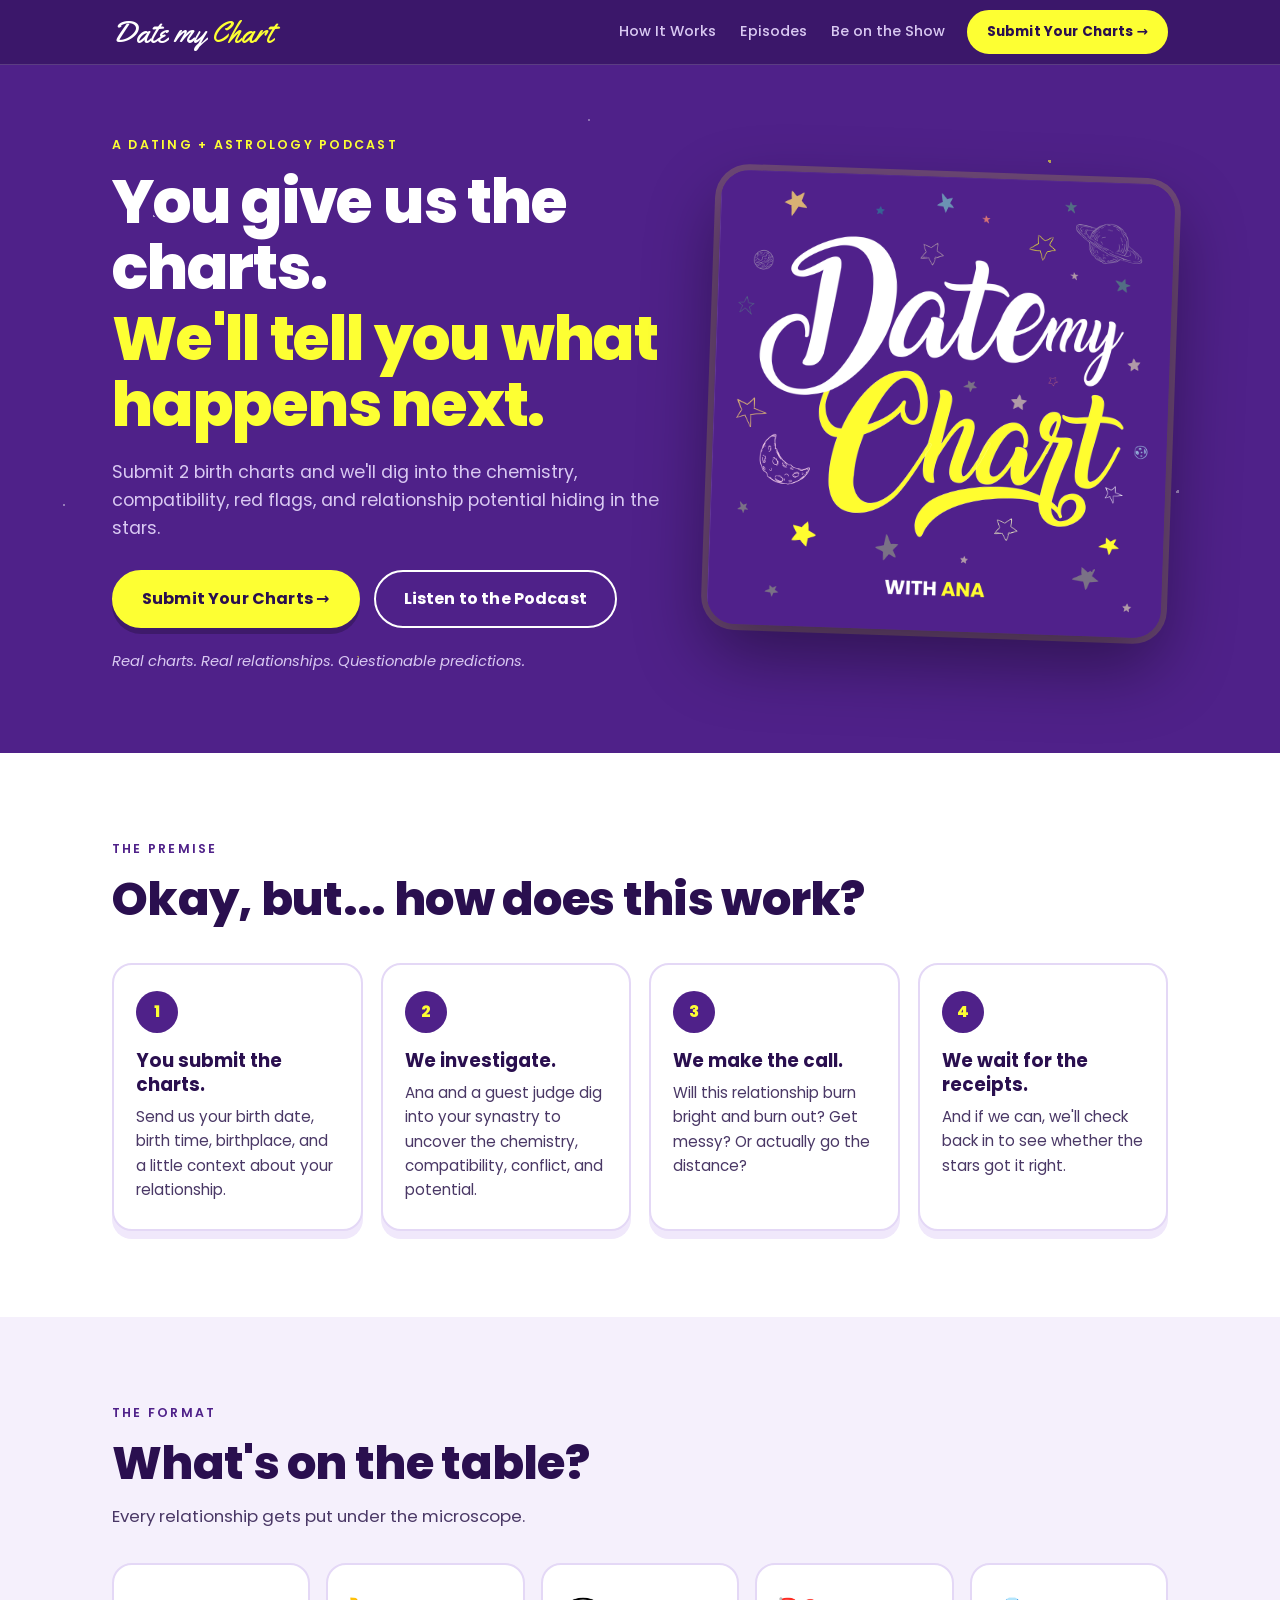
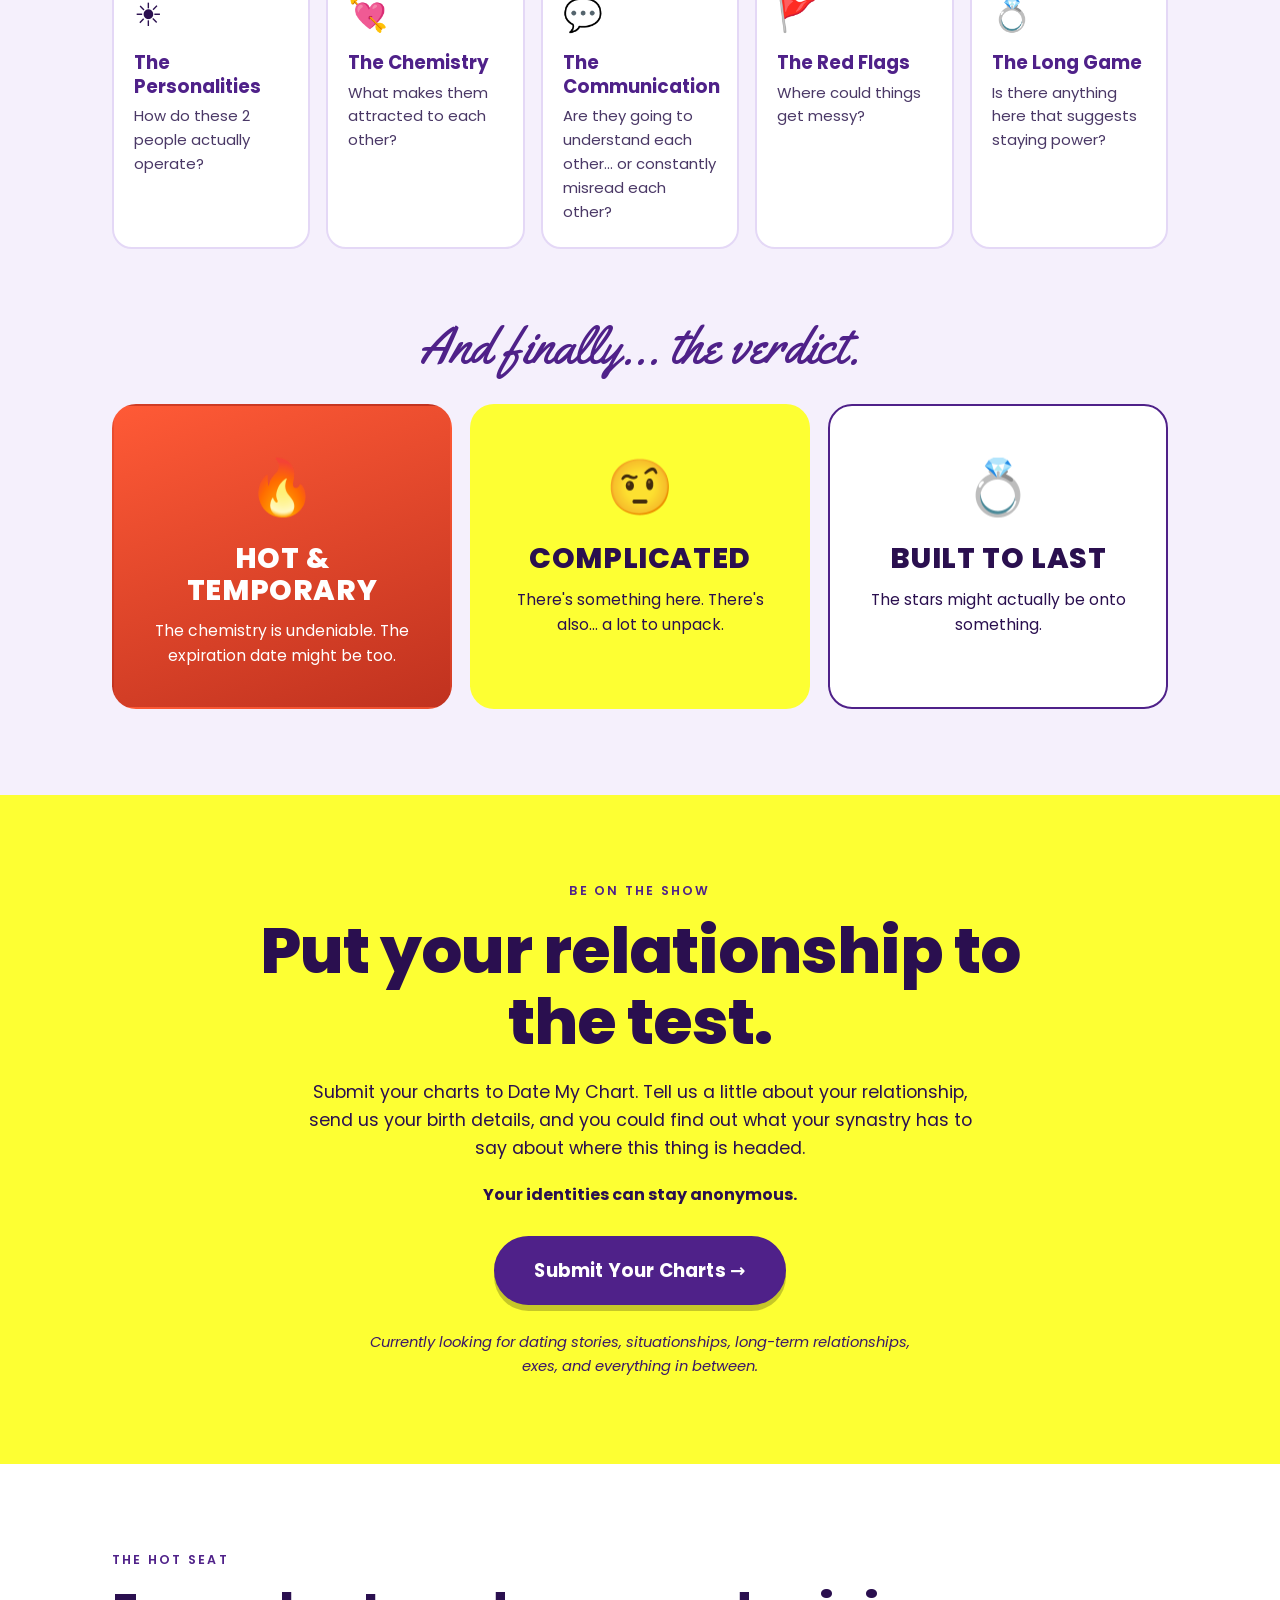
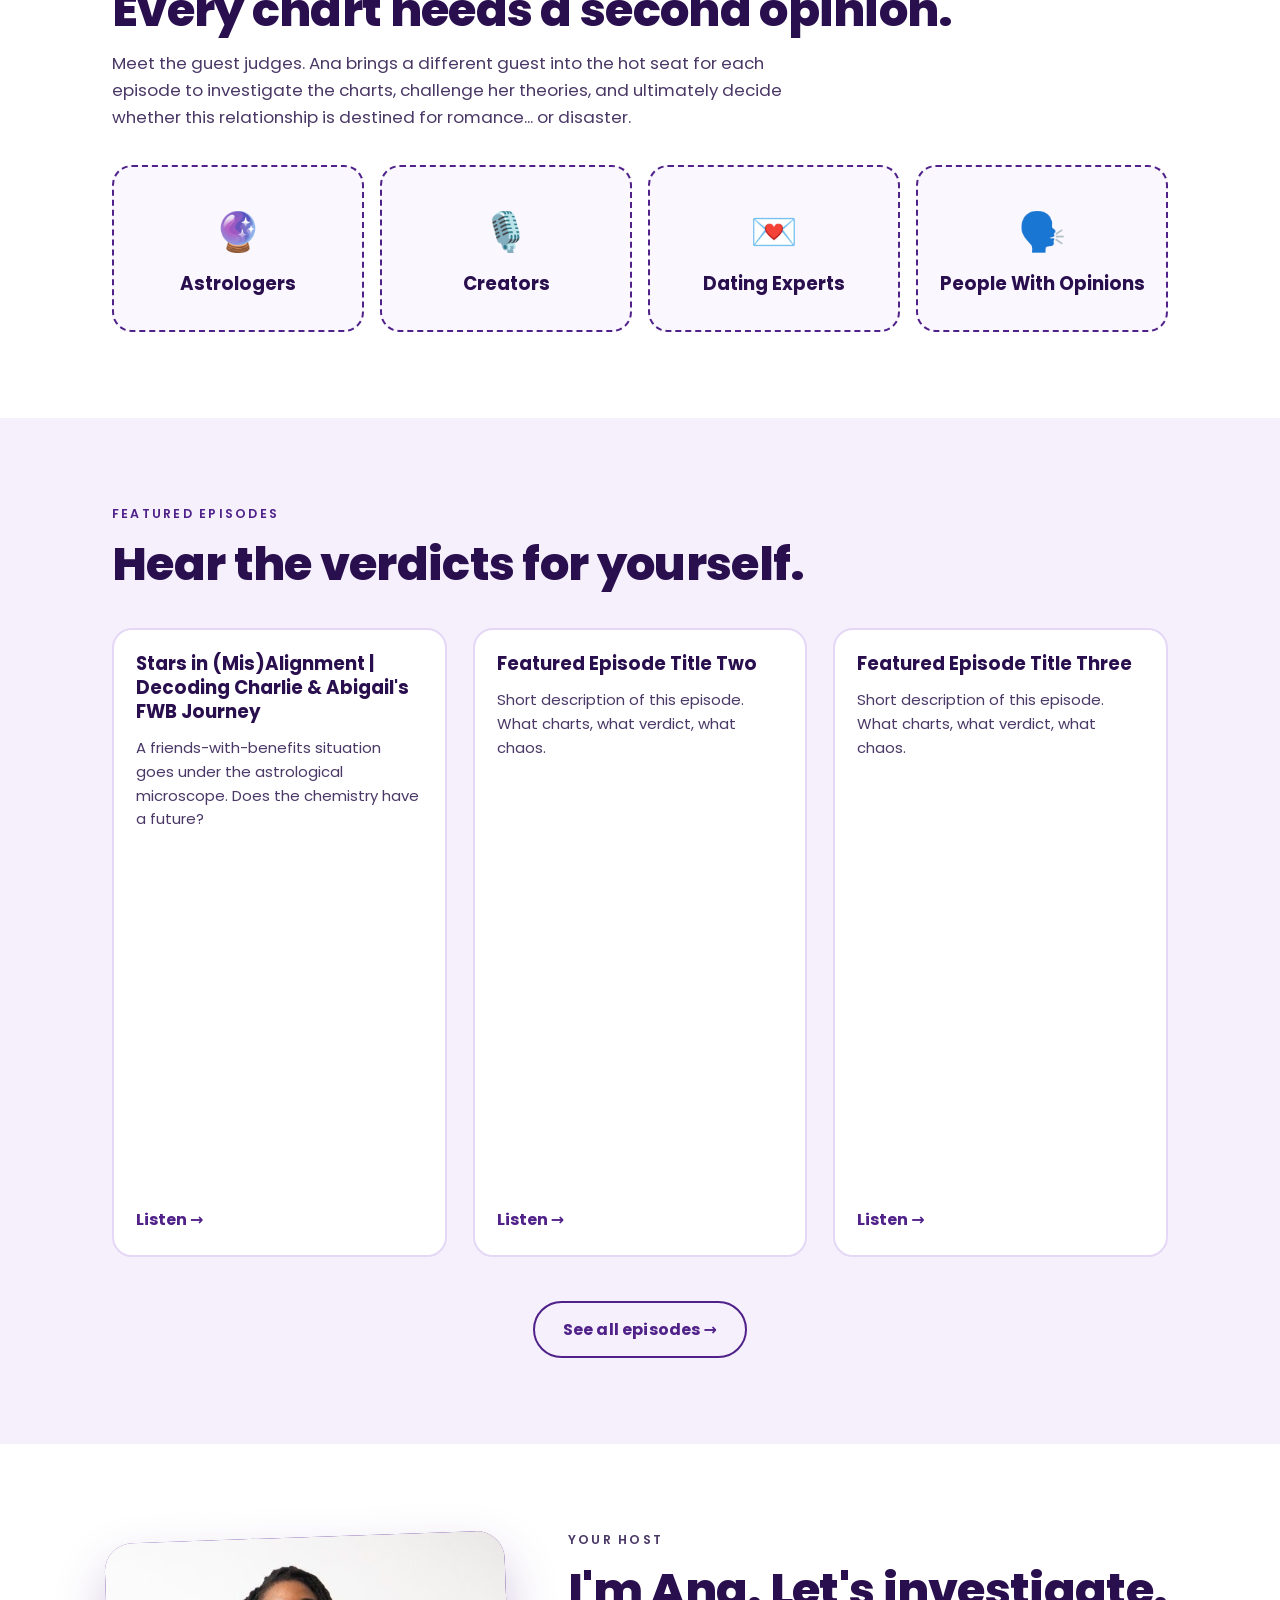
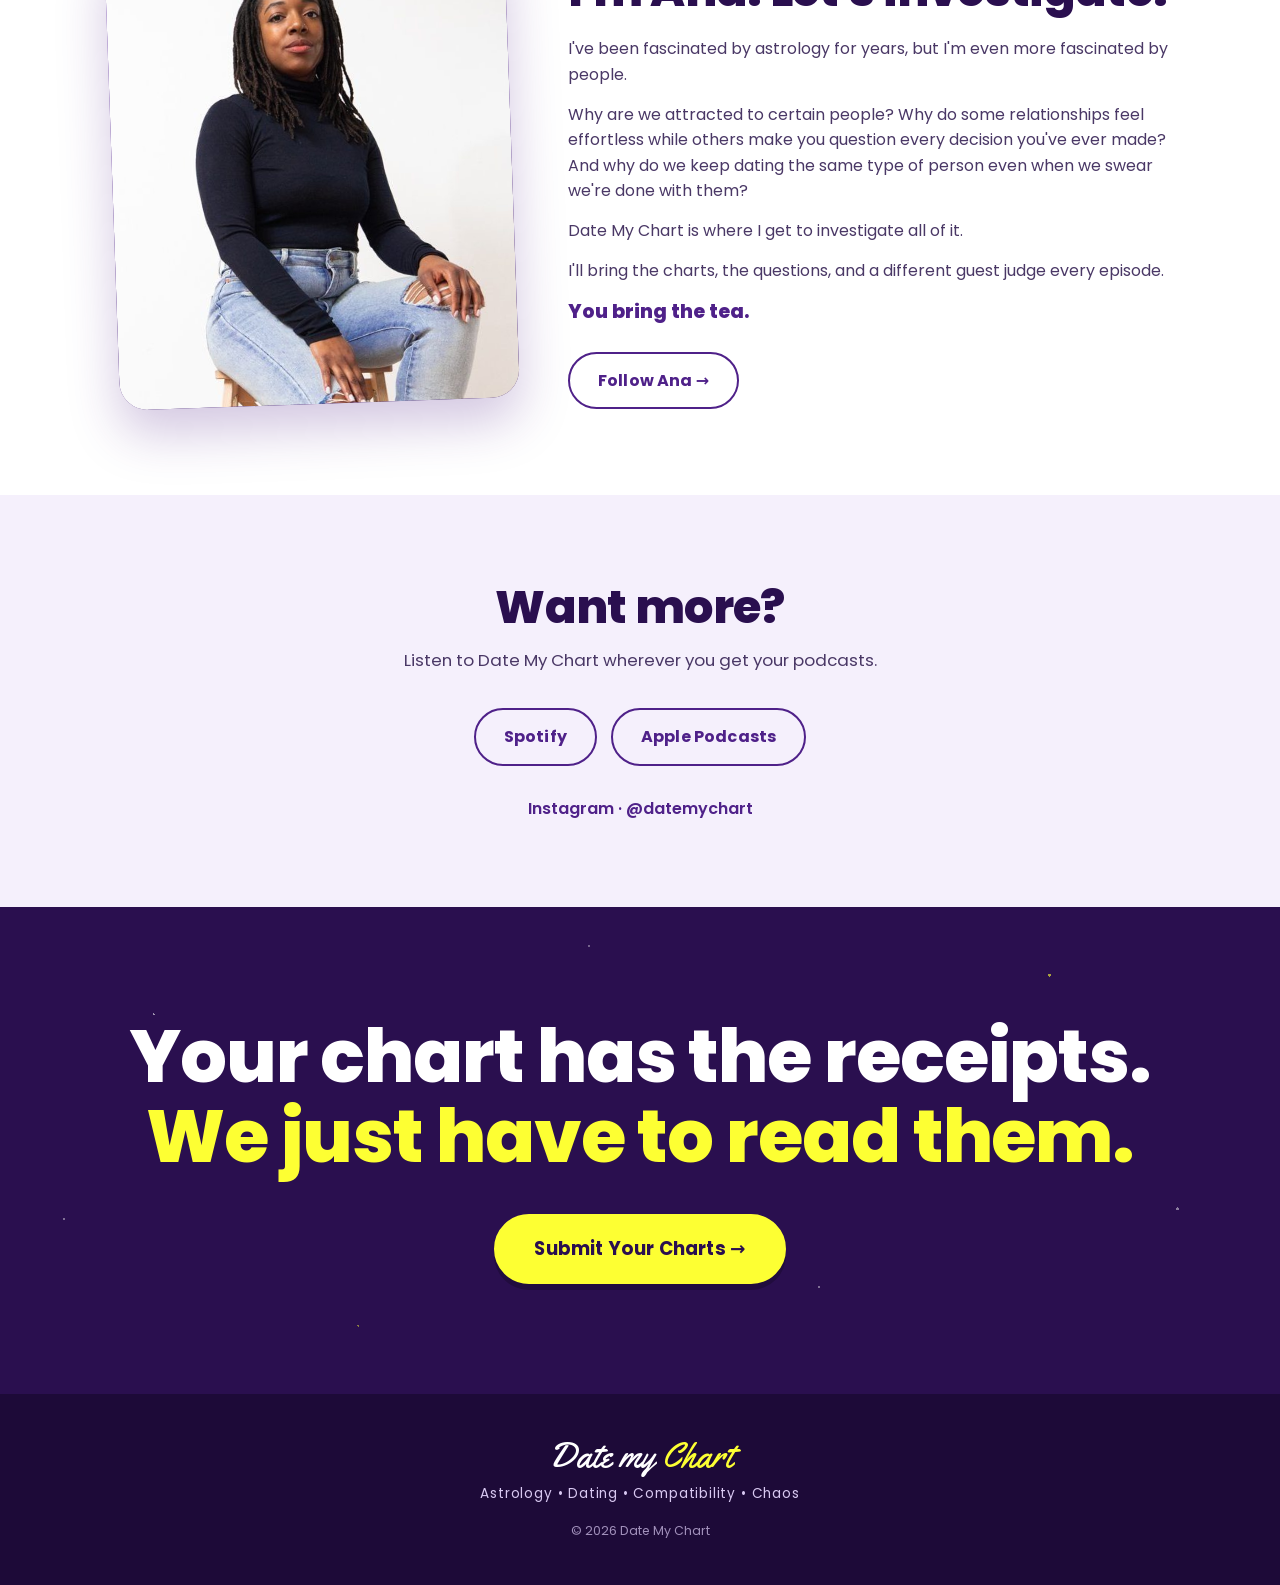
==== index.html @ fe0d74f7 "Fix image paths and update logo artwork Co-Authored-By: Claude Sonnet 5.5 <noreply@anthropic.com> Cl" ====
<!DOCTYPE html>
<html lang="en">
<head>
  <meta charset="utf-8">
  <meta name="viewport" content="width=device-width, initial-scale=1">
  <title>Date My Chart | A dating + astrology podcast</title>
  <meta name="description" content="Submit two birth charts and we'll dig into the chemistry, compatibility, red flags, and relationship potential hiding in the stars. A dating + astrology podcast.">
  <meta property="og:title" content="Date My Chart: A dating + astrology podcast">
  <meta property="og:description" content="You give us the charts. We'll tell you what happens next.">
  <meta property="og:type" content="website">
  <meta property="og:url" content="https://datemychart.com">
  <meta property="og:image" content="https://datemychart.com/date-my-chart-logo.png">
  <meta name="theme-color" content="#4f2189">
  <link rel="icon" href="favicon.png">
  <link rel="preconnect" href="https://fonts.googleapis.com">
  <link rel="preconnect" href="https://fonts.gstatic.com" crossorigin>
  <link href="https://fonts.googleapis.com/css2?family=Poppins:wght@400;500;600;700;800&family=Yellowtail&display=swap" rel="stylesheet">
  <link rel="stylesheet" href="style.css">
</head>
<body>

<!-- 1. NAV -->
<header class="nav">
  <div class="wrap nav-inner">
    <a href="#top" class="nav-logo" aria-label="Date My Chart home"><span class="w">Date my</span> <span class="y">Chart</span></a>
    <nav class="nav-links" id="navLinks" aria-label="Main">
      <a href="#how">How It Works</a>
      <a href="#episodes">Episodes</a>
      <a href="#submit">Be on the Show</a>
    </nav>
    <a class="btn btn-sm nav-cta" href="https://docs.google.com/forms/d/e/1FAIpQLSdaHttt4trQigrmfmKLXB4aYxm-wl_wUjGfEsnC10wzbjRCMA/viewform" target="_blank" rel="noopener">Submit Your Charts →</a>
    <button class="burger" id="burger" aria-label="Menu" aria-expanded="false" aria-controls="navLinks"><span></span><span></span><span></span></button>
  </div>
</header>

<main id="top">

<!-- 2. HERO -->
<section class="hero stars">
  <div class="wrap hero-grid">
    <div class="hero-copy">
      <p class="eyebrow">A dating + astrology podcast</p>
      <h1>You give us the charts. <span class="y">We'll tell you what happens next.</span></h1>
      <p class="lead">Submit 2 birth charts and we'll dig into the chemistry, compatibility, red flags, and relationship potential hiding in the stars.</p>
      <div class="btn-row">
        <a class="btn" href="https://docs.google.com/forms/d/e/1FAIpQLSdaHttt4trQigrmfmKLXB4aYxm-wl_wUjGfEsnC10wzbjRCMA/viewform" target="_blank" rel="noopener">Submit Your Charts →</a>
        <a class="btn btn-ghost" href="#episodes">Listen to the Podcast</a>
      </div>
      <p class="small-line">Real charts. Real relationships. Questionable predictions.</p>
    </div>
    <div class="hero-art">
      <div class="art">
        <img src="date-my-chart-logo.png" alt="Date My Chart podcast artwork" width="600" height="600" onerror="this.parentNode.classList.add('noimg');this.remove()">
        <div class="wordmark" aria-hidden="true">
          <span class="w">Date my</span>
          <span class="y">Chart</span>
        </div>
      </div>
    </div>
  </div>
</section>

<!-- 3. PREMISE -->
<section class="section light" id="how">
  <div class="wrap">
    <p class="eyebrow">The premise</p>
    <h2>Okay, but... how does this work?</h2>
    <ol class="steps">
      <li>
        <span class="num">1</span>
        <h3>You submit the charts.</h3>
        <p>Send us your birth date, birth time, birthplace, and a little context about your relationship.</p>
      </li>
      <li>
        <span class="num">2</span>
        <h3>We investigate.</h3>
        <p>Ana and a guest judge dig into your synastry to uncover the chemistry, compatibility, conflict, and potential.</p>
      </li>
      <li>
        <span class="num">3</span>
        <h3>We make the call.</h3>
        <p>Will this relationship burn bright and burn out? Get messy? Or actually go the distance?</p>
      </li>
      <li>
        <span class="num">4</span>
        <h3>We wait for the receipts.</h3>
        <p>And if we can, we'll check back in to see whether the stars got it right.</p>
      </li>
    </ol>
  </div>
</section>

<!-- 4. SHOW FORMAT -->
<section class="section tint" id="format">
  <div class="wrap">
    <p class="eyebrow">The format</p>
    <h2>What's on the table?</h2>
    <p class="sub">Every relationship gets put under the microscope.</p>

    <div class="topics">
      <article class="topic"><span class="emoji" aria-hidden="true">☀️</span><h3>The Personalities</h3><p>How do these 2 people actually operate?</p></article>
      <article class="topic"><span class="emoji" aria-hidden="true">💘</span><h3>The Chemistry</h3><p>What makes them attracted to each other?</p></article>
      <article class="topic"><span class="emoji" aria-hidden="true">💬</span><h3>The Communication</h3><p>Are they going to understand each other... or constantly misread each other?</p></article>
      <article class="topic"><span class="emoji" aria-hidden="true">🚩</span><h3>The Red Flags</h3><p>Where could things get messy?</p></article>
      <article class="topic"><span class="emoji" aria-hidden="true">💍</span><h3>The Long Game</h3><p>Is there anything here that suggests staying power?</p></article>
    </div>

    <h3 class="verdict-head">And finally... the verdict.</h3>
    <div class="verdicts">
      <article class="verdict v1">
        <span class="emoji" aria-hidden="true">🔥</span>
        <h4>Hot &amp; Temporary</h4>
        <p>The chemistry is undeniable. The expiration date might be too.</p>
      </article>
      <article class="verdict v2">
        <span class="emoji" aria-hidden="true">🤨</span>
        <h4>Complicated</h4>
        <p>There's something here. There's also... a lot to unpack.</p>
      </article>
      <article class="verdict v3">
        <span class="emoji" aria-hidden="true">💍</span>
        <h4>Built to Last</h4>
        <p>The stars might actually be onto something.</p>
      </article>
    </div>
  </div>
</section>

<!-- CTA 2 -->
<section class="section cta-big" id="submit">
  <div class="wrap center">
    <p class="eyebrow">Be on the show</p>
    <h2>Put your relationship to the test.</h2>
    <p class="lead">Submit your charts to Date My Chart. Tell us a little about your relationship, send us your birth details, and you could find out what your synastry has to say about where this thing is headed.</p>
    <p class="anon">Your identities can stay anonymous.</p>
    <a class="btn btn-xl" href="https://docs.google.com/forms/d/e/1FAIpQLSdaHttt4trQigrmfmKLXB4aYxm-wl_wUjGfEsnC10wzbjRCMA/viewform" target="_blank" rel="noopener">Submit Your Charts →</a>
    <p class="small-line">Currently looking for dating stories, situationships, long-term relationships, exes, and everything in between.</p>
  </div>
</section>

<!-- 5. GUEST JUDGES -->
<section class="section light" id="judges">
  <div class="wrap">
    <p class="eyebrow">The hot seat</p>
    <h2>Every chart needs a second opinion.</h2>
    <p class="sub">Meet the guest judges. Ana brings a different guest into the hot seat for each episode to investigate the charts, challenge her theories, and ultimately decide whether this relationship is destined for romance... or disaster.</p>
    <div class="judges">
      <div class="judge"><span class="emoji" aria-hidden="true">🔮</span><h3>Astrologers</h3></div>
      <div class="judge"><span class="emoji" aria-hidden="true">🎙️</span><h3>Creators</h3></div>
      <div class="judge"><span class="emoji" aria-hidden="true">💌</span><h3>Dating Experts</h3></div>
      <div class="judge"><span class="emoji" aria-hidden="true">🗣️</span><h3>People With Opinions</h3></div>
    </div>
  </div>
</section>

<!-- FEATURED EPISODES -->
<section class="section tint" id="episodes">
  <div class="wrap">
    <p class="eyebrow">Featured episodes</p>
    <h2>Hear the verdicts for yourself.</h2>

    <div class="episodes">
      <article class="episode">
        <h3>Stars in (Mis)Alignment | Decoding Charlie &amp; Abigail's FWB Journey</h3>
        <p>A friends-with-benefits situation goes under the astrological microscope. Does the chemistry have a future?</p>
        <iframe data-testid="embed-iframe" style="border-radius:12px" src="https://open.spotify.com/embed/episode/6QiufLI9L3UCrFypqO8ML0?utm_source=generator&amp;si=dc3d9f1f474745b1" width="100%" height="352" frameBorder="0" allowfullscreen="" allow="autoplay; clipboard-write; encrypted-media; fullscreen; picture-in-picture" loading="lazy" title="Date My Chart episode: Stars in (Mis)Alignment"></iframe>
        <a class="link" href="https://open.spotify.com/episode/6QiufLI9L3UCrFypqO8ML0" target="_blank" rel="noopener">Listen →</a>
      </article>

      <article class="episode">
        <!-- TODO: replace with episode 2 title + description -->
        <h3>Featured Episode Title Two</h3>
        <p>Short description of this episode. What charts, what verdict, what chaos.</p>
        <iframe data-testid="embed-iframe" style="border-radius:12px" src="https://open.spotify.com/embed/episode/3waqfwc3sHprK1hPakHs5q?utm_source=generator&amp;si=8dfa3d0b2256412d" width="100%" height="352" frameBorder="0" allowfullscreen="" allow="autoplay; clipboard-write; encrypted-media; fullscreen; picture-in-picture" loading="lazy" title="Date My Chart featured episode 2"></iframe>
        <a class="link" href="https://open.spotify.com/episode/3waqfwc3sHprK1hPakHs5q" target="_blank" rel="noopener">Listen →</a>
      </article>

      <article class="episode">
        <!-- TODO: replace with episode 3 title + description -->
        <h3>Featured Episode Title Three</h3>
        <p>Short description of this episode. What charts, what verdict, what chaos.</p>
        <iframe data-testid="embed-iframe" style="border-radius:12px" src="https://open.spotify.com/embed/episode/0JaAmP63JR2tytPStKF6BW?utm_source=generator&amp;si=085ff5e7df9e4e2b" width="100%" height="352" frameBorder="0" allowfullscreen="" allow="autoplay; clipboard-write; encrypted-media; fullscreen; picture-in-picture" loading="lazy" title="Date My Chart featured episode 3"></iframe>
        <a class="link" href="https://open.spotify.com/episode/0JaAmP63JR2tytPStKF6BW" target="_blank" rel="noopener">Listen →</a>
      </article>
    </div>

    <div class="center">
      <!-- TODO: swap for your exact Spotify show URL -->
      <a class="btn btn-ghost" href="https://open.spotify.com/search/date%20my%20chart" target="_blank" rel="noopener">See all episodes →</a>
    </div>
  </div>
</section>

<!-- ABOUT ANA -->
<section class="section light" id="about">
  <div class="wrap about-grid">
    <div class="photo">
      <img src="ana.jpg" alt="Ana, host of Date My Chart" width="480" height="560" loading="lazy" onerror="this.parentNode.classList.add('noimg');this.remove()">
      <span class="initial" aria-hidden="true">A</span>
    </div>
    <div>
      <p class="eyebrow">Your host</p>
      <h2>I'm Ana. Let's investigate.</h2>
      <p>I've been fascinated by astrology for years, but I'm even more fascinated by people.</p>
      <p>Why are we attracted to certain people? Why do some relationships feel effortless while others make you question every decision you've ever made? And why do we keep dating the same type of person even when we swear we're done with them?</p>
      <p>Date My Chart is where I get to investigate all of it.</p>
      <p>I'll bring the charts, the questions, and a different guest judge every episode.</p>
      <p class="punch">You bring the tea.</p>
      <!-- TODO: confirm your Ana The Marketeer Instagram handle -->
      <a class="btn btn-ghost" href="https://instagram.com/anathemarketeer" target="_blank" rel="noopener">Follow Ana →</a>
    </div>
  </div>
</section>

<!-- LISTEN / FOLLOW -->
<section class="section tint" id="listen">
  <div class="wrap center">
    <h2>Want more?</h2>
    <p class="sub">Listen to Date My Chart wherever you get your podcasts.</p>
    <div class="btn-row center-row">
      <!-- TODO: swap these two for your exact show URLs -->
      <a class="btn btn-ghost" href="https://open.spotify.com/search/date%20my%20chart" target="_blank" rel="noopener">Spotify</a>
      <a class="btn btn-ghost" href="https://podcasts.apple.com/search?term=date%20my%20chart" target="_blank" rel="noopener">Apple Podcasts</a>
    </div>
    <p class="social"><a href="https://instagram.com/datemychart" target="_blank" rel="noopener">Instagram · @datemychart</a></p>
  </div>
</section>

<!-- FINAL CTA -->
<section class="section final stars">
  <div class="wrap center">
    <h2 class="cover">Your chart has the receipts.<br><span class="y">We just have to read them.</span></h2>
    <a class="btn btn-xl" href="https://docs.google.com/forms/d/e/1FAIpQLSdaHttt4trQigrmfmKLXB4aYxm-wl_wUjGfEsnC10wzbjRCMA/viewform" target="_blank" rel="noopener">Submit Your Charts →</a>
  </div>
</section>

</main>

<footer class="footer">
  <div class="wrap center">
    <p class="foot-logo"><span class="w">Date my</span> <span class="y">Chart</span></p>
    <p class="tags">Astrology • Dating • Compatibility • Chaos</p>
    <p class="copy">© <span id="yr">2026</span> Date My Chart</p>
  </div>
</footer>

<script>
  document.getElementById('yr').textContent = new Date().getFullYear();
  var b = document.getElementById('burger'), n = document.getElementById('navLinks');
  b.addEventListener('click', function () {
    var open = n.classList.toggle('open');
    b.setAttribute('aria-expanded', open);
  });
  n.addEventListener('click', function (e) {
    if (e.target.tagName === 'A') { n.classList.remove('open'); b.setAttribute('aria-expanded', 'false'); }
  });
</script>
</body>
</html>
---- style.css ----
:root{
  --purple:#4f2189;
  --purple-deep:#3a1768;
  --purple-dark:#2a0f4f;
  --purple-soft:#6a3aa8;
  --yellow:#fdff33;
  --white:#fff;
  --muted:#d9c9f2;
  --card:rgba(255,255,255,.07);
  --line:rgba(255,255,255,.16);
  --radius:20px;
}
*{box-sizing:border-box;margin:0;padding:0}
html{scroll-behavior:smooth;scroll-padding-top:76px}
body{
  font-family:'Poppins',system-ui,-apple-system,Segoe UI,Roboto,sans-serif;
  background:var(--purple);color:var(--white);line-height:1.6;
  -webkit-font-smoothing:antialiased;overflow-x:hidden;
}
img{max-width:100%;display:block}
a{color:inherit}
.wrap{width:100%;max-width:1100px;margin:0 auto;padding:0 22px}
.center{text-align:center}
.y{color:var(--yellow)}
.w{color:var(--white)}

/* script wordmark font */
.nav-logo,.wordmark,.foot-logo{font-family:'Yellowtail',cursive;font-weight:400}

/* NAV */
.nav{position:sticky;top:0;z-index:50;background:rgba(58,23,104,.92);backdrop-filter:blur(10px);border-bottom:1px solid var(--line)}
.nav-inner{display:flex;align-items:center;gap:22px;height:64px}
.nav-logo{font-size:1.9rem;text-decoration:none;line-height:1;margin-right:auto;white-space:nowrap}
.nav-links{display:flex;gap:24px}
.nav-links a{text-decoration:none;font-size:.9rem;font-weight:500;color:var(--muted);transition:color .2s}
.nav-links a:hover{color:var(--yellow)}
.burger{display:none;background:none;border:0;width:40px;height:40px;cursor:pointer;flex-direction:column;justify-content:center;gap:5px;align-items:center}
.burger span{display:block;width:22px;height:2px;background:var(--white);border-radius:2px}

/* BUTTONS */
.btn{
  display:inline-block;background:var(--yellow);color:var(--purple-dark);
  font-weight:700;text-decoration:none;padding:14px 28px;border-radius:999px;
  border:2px solid var(--yellow);font-size:1rem;letter-spacing:.01em;
  transition:transform .15s ease, box-shadow .15s ease, background .15s;
  box-shadow:0 6px 0 rgba(0,0,0,.22);
}
.btn:hover{transform:translateY(-2px);box-shadow:0 8px 0 rgba(0,0,0,.22)}
.btn:active{transform:translateY(3px);box-shadow:0 2px 0 rgba(0,0,0,.22)}
.btn-ghost{background:transparent;color:var(--white);border-color:var(--white);box-shadow:none}
.btn-ghost:hover{background:var(--white);color:var(--purple-dark);box-shadow:none}
.btn-sm{padding:9px 18px;font-size:.85rem;box-shadow:none;white-space:nowrap}
.btn-sm:hover{box-shadow:none}
.btn-xl{font-size:1.15rem;padding:18px 38px}
.btn-row{display:flex;flex-wrap:wrap;gap:14px;margin:28px 0 22px}
.center-row{justify-content:center}
:focus-visible{outline:3px solid var(--yellow);outline-offset:3px}

/* TYPE */
.eyebrow{
  text-transform:uppercase;letter-spacing:.18em;font-size:.78rem;font-weight:600;
  color:var(--yellow);margin-bottom:14px;
}
h1{font-size:clamp(2.1rem,5.4vw,3.8rem);line-height:1.08;font-weight:800;letter-spacing:-.02em}
h2{font-size:clamp(1.8rem,4.2vw,2.9rem);line-height:1.12;font-weight:800;letter-spacing:-.015em;margin-bottom:14px}
h3{font-size:1.15rem;font-weight:700;line-height:1.3}
.lead{font-size:1.1rem;color:var(--muted);max-width:560px;margin-top:20px}
.center .lead{margin-left:auto;margin-right:auto}
.sub{font-size:1.05rem;color:var(--muted);max-width:680px;margin-bottom:34px}
.center .sub{margin-left:auto;margin-right:auto}
.small-line{font-size:.92rem;color:var(--muted);font-style:italic;margin-top:6px}
p+p{margin-top:14px}

/* SECTIONS + stars bg */
.section{padding:86px 0;position:relative}
.section.alt{background:var(--purple-deep)}
.stars{
  background-image:
    radial-gradient(2px 2px at 12% 22%,rgba(255,255,255,.55) 50%,transparent 51%),
    radial-gradient(3px 3px at 82% 14%,rgba(253,255,51,.6) 50%,transparent 51%),
    radial-gradient(2px 2px at 64% 78%,rgba(255,255,255,.4) 50%,transparent 51%),
    radial-gradient(2px 2px at 28% 86%,rgba(253,255,51,.45) 50%,transparent 51%),
    radial-gradient(3px 3px at 92% 62%,rgba(255,255,255,.45) 50%,transparent 51%),
    radial-gradient(2px 2px at 5% 64%,rgba(255,255,255,.4) 50%,transparent 51%),
    radial-gradient(2px 2px at 46% 8%,rgba(255,255,255,.35) 50%,transparent 51%);
}

/* HERO */
.hero{padding:70px 0 80px}
.hero-grid{display:grid;grid-template-columns:1.1fr .9fr;gap:48px;align-items:center}
.hero h1 .y{display:block;margin-top:6px}
.art{
  position:relative;border-radius:28px;overflow:hidden;aspect-ratio:1/1;
  box-shadow:0 30px 70px rgba(0,0,0,.4),0 0 0 6px rgba(253,255,51,.18);
  transform:rotate(2deg);max-width:460px;margin-left:auto;
}
.art img{width:100%;height:100%;object-fit:cover}
.art .wordmark{display:none}
.art.noimg{background:var(--purple);display:grid;place-items:center}
.art.noimg .wordmark{display:block;font-size:clamp(3.6rem,10vw,6rem);line-height:.95;text-align:center}
.art.noimg .wordmark span{display:block}

/* STEPS */
.steps{list-style:none;display:grid;grid-template-columns:repeat(4,1fr);gap:18px;margin-top:38px}
.steps li{
  background:var(--card);border:1px solid var(--line);border-radius:var(--radius);
  padding:26px 22px;position:relative;
}
.num{
  display:inline-grid;place-items:center;width:42px;height:42px;border-radius:50%;
  background:var(--yellow);color:var(--purple-dark);font-weight:800;margin-bottom:16px;
}
.steps h3{margin-bottom:8px}
.steps p{color:var(--muted);font-size:.95rem}

/* TOPICS */
.topics{display:grid;grid-template-columns:repeat(auto-fit,minmax(190px,1fr));gap:16px}
.topic{background:var(--card);border:1px solid var(--line);border-radius:var(--radius);padding:24px 20px}
.topic .emoji,.verdict .emoji,.judge .emoji{display:block;font-size:2rem;margin-bottom:10px}
.topic h3{margin-bottom:6px;color:var(--yellow)}
.topic p{color:var(--muted);font-size:.93rem}
.verdict-head{
  font-family:'Yellowtail',cursive;font-weight:400;font-size:clamp(2.2rem,5vw,3.2rem);
  color:var(--white);margin:64px 0 24px;text-align:center;
}
.verdicts{display:grid;grid-template-columns:repeat(3,1fr);gap:18px}
.verdict{border-radius:24px;padding:38px 26px;text-align:center;border:2px solid transparent}
.verdict .emoji{font-size:3.4rem;margin-bottom:12px}
.verdict h4{font-size:clamp(1.35rem,2.6vw,1.8rem);font-weight:800;text-transform:uppercase;letter-spacing:.02em;line-height:1.1;margin-bottom:12px}
.verdict p{font-size:.98rem}
.v1{background:#c0321f;background:linear-gradient(160deg,#ff5a36,#c0321f)}
.v2{background:#fdff33;color:var(--purple-dark)}
.v3{background:linear-gradient(160deg,#ffffff,#e6d8ff);color:var(--purple-dark)}

/* SUBMIT CTA */
.cta-big{background:var(--yellow);color:var(--purple-dark);text-align:center}
.cta-big .eyebrow{color:var(--purple)}
.cta-big h2{font-size:clamp(2.2rem,6vw,4rem);max-width:820px;margin-left:auto;margin-right:auto}
.cta-big .lead{color:var(--purple-dark);max-width:680px}
.cta-big .anon{font-weight:700;margin:20px 0 28px}
.cta-big .btn{background:var(--purple);border-color:var(--purple);color:var(--white)}
.cta-big .small-line{color:var(--purple-deep);margin-top:26px;max-width:560px;margin-left:auto;margin-right:auto}

/* JUDGES */
.judges{display:grid;grid-template-columns:repeat(4,1fr);gap:16px}
.judge{
  border:2px dashed rgba(253,255,51,.6);border-radius:var(--radius);
  padding:34px 16px;text-align:center;
}
.judge .emoji{font-size:2.4rem}

/* EPISODES */
.episodes{display:grid;grid-template-columns:repeat(auto-fit,minmax(300px,1fr));gap:26px;margin:38px 0 44px}
.episode{background:var(--card);border:1px solid var(--line);border-radius:var(--radius);padding:22px;display:flex;flex-direction:column;gap:12px}
.episode p{color:var(--muted);font-size:.93rem;margin:0}
.episode iframe{margin-top:auto;border:0}
.link{color:var(--yellow);font-weight:700;text-decoration:none}
.link:hover{text-decoration:underline}

/* ABOUT */
.about-grid{display:grid;grid-template-columns:.8fr 1.2fr;gap:56px;align-items:center}
.photo{
  aspect-ratio:6/7;border-radius:28px;overflow:hidden;position:relative;
  background:linear-gradient(160deg,var(--purple-soft),var(--purple-deep));
  box-shadow:0 24px 60px rgba(0,0,0,.35);transform:rotate(-2deg);
}
.photo img{width:100%;height:100%;object-fit:cover}
.photo .initial{display:none}
.photo.noimg{display:grid;place-items:center}
.photo.noimg .initial{display:block;font-family:'Yellowtail',cursive;font-size:9rem;color:var(--yellow)}
.about-grid p{color:var(--muted)}
.about-grid .punch{color:var(--yellow);font-weight:700;font-size:1.2rem;margin-bottom:24px}
.about-grid h2{margin-bottom:20px}

/* LISTEN */
.social{margin-top:30px}
.social a{color:var(--yellow);font-weight:600;text-decoration:none}
.social a:hover{text-decoration:underline}

/* FINAL */
.final{padding:110px 0;background-color:var(--purple-dark)}
.cover{font-size:clamp(2.2rem,6.4vw,4.6rem);line-height:1.08;margin-bottom:38px}

/* FOOTER */
.footer{background:#1d0a38;padding:44px 0;color:var(--muted)}
.foot-logo{font-size:2.2rem;line-height:1}
.tags{margin-top:10px;letter-spacing:.06em;font-size:.85rem}
.copy{font-size:.78rem;margin-top:16px;opacity:.7}

/* RESPONSIVE */
@media (max-width:900px){
  .steps{grid-template-columns:repeat(2,1fr)}
  .verdicts{grid-template-columns:1fr}
  .judges{grid-template-columns:repeat(2,1fr)}
  .hero-grid{grid-template-columns:1fr;gap:44px}
  .art{margin:0 auto;max-width:380px}
  .about-grid{grid-template-columns:1fr;gap:36px}
  .photo{max-width:340px;margin:0 auto}
}
@media (max-width:760px){
  .burger{display:flex}
  .nav-links{
    display:none;position:absolute;top:64px;left:0;right:0;flex-direction:column;gap:0;
    background:var(--purple-deep);border-bottom:1px solid var(--line);padding:8px 22px 16px;
  }
  .nav-links.open{display:flex}
  .nav-links a{padding:14px 0;font-size:1rem;border-bottom:1px solid var(--line)}
  .nav-cta{padding:8px 14px;font-size:.78rem}
  .nav-logo{font-size:1.6rem}
  .nav-inner{gap:10px}
}
@media (max-width:560px){
  .section{padding:64px 0}
  .steps{grid-template-columns:1fr}
  .btn-row .btn{width:100%;text-align:center}
  .episodes{grid-template-columns:1fr}
}
@media (prefers-reduced-motion:reduce){
  html{scroll-behavior:auto}
  .btn{transition:none}
}

/* ===== LIGHT SECTIONS (white / soft lavender) ===== */
.section.light{background:#fff;color:var(--purple-dark)}
.section.tint{background:#f5f0fc;color:var(--purple-dark)}
.light .eyebrow,.tint .eyebrow{color:var(--purple)}
.light .sub,.tint .sub,.light p,.tint p{color:#4a3866}
.light h2,.tint h2,.light h3,.tint h3{color:var(--purple-dark)}

/* steps */
.light .steps li{background:#fff;border:2px solid #e4d8f6;box-shadow:0 8px 0 #f0e8fb}
.light .steps p{color:#4a3866}
.light .num{background:var(--purple);color:var(--yellow)}

/* topics + verdicts */
.tint .topic{background:#fff;border:2px solid #e4d8f6}
.tint .topic h3{color:var(--purple)}
.tint .topic p{color:#4a3866}
.tint .verdict-head{color:var(--purple)}
.tint .v1 p,.tint .v1 h4{color:#fff}
.tint .v2 p,.tint .v2 h4{color:var(--purple-dark)}
.tint .v3{background:#fff;border:2px solid var(--purple)}
.tint .v3 p,.tint .v3 h4{color:var(--purple-dark)}

/* judges */
.light .judge{border:2px dashed var(--purple);background:#faf7fe}
.light .judge h3{color:var(--purple-dark)}

/* episodes */
.tint .episode{background:#fff;border:2px solid #e4d8f6}
.tint .episode h3{color:var(--purple-dark)}
.tint .episode p{color:#4a3866}
.tint .link{color:var(--purple)}

/* about */
.light .about-grid p{color:#4a3866}
.light .about-grid .punch{color:var(--purple);font-weight:800}
.light .photo{box-shadow:0 24px 50px rgba(79,33,137,.25)}

/* buttons on light */
.light .btn-ghost,.tint .btn-ghost{color:var(--purple);border-color:var(--purple)}
.light .btn-ghost:hover,.tint .btn-ghost:hover{background:var(--purple);color:#fff}

/* listen */
.tint .social a{color:var(--purple)}
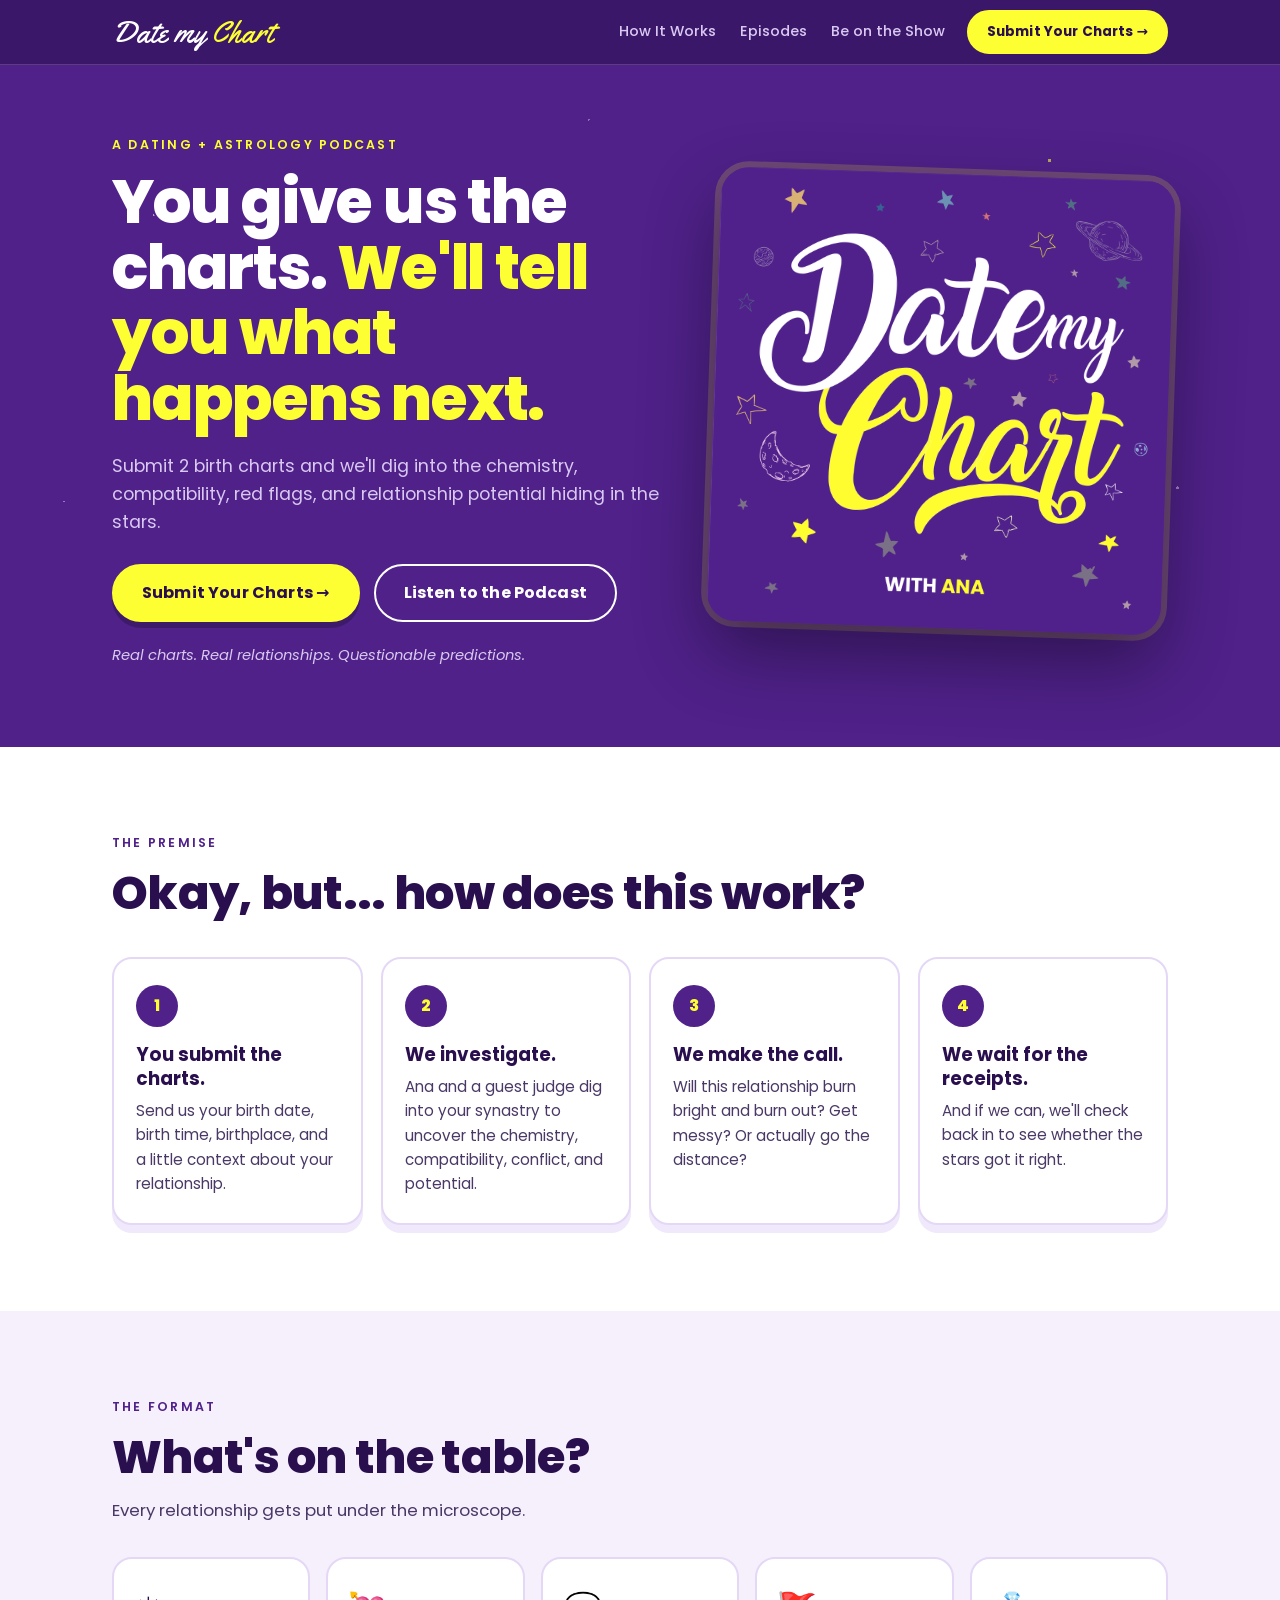
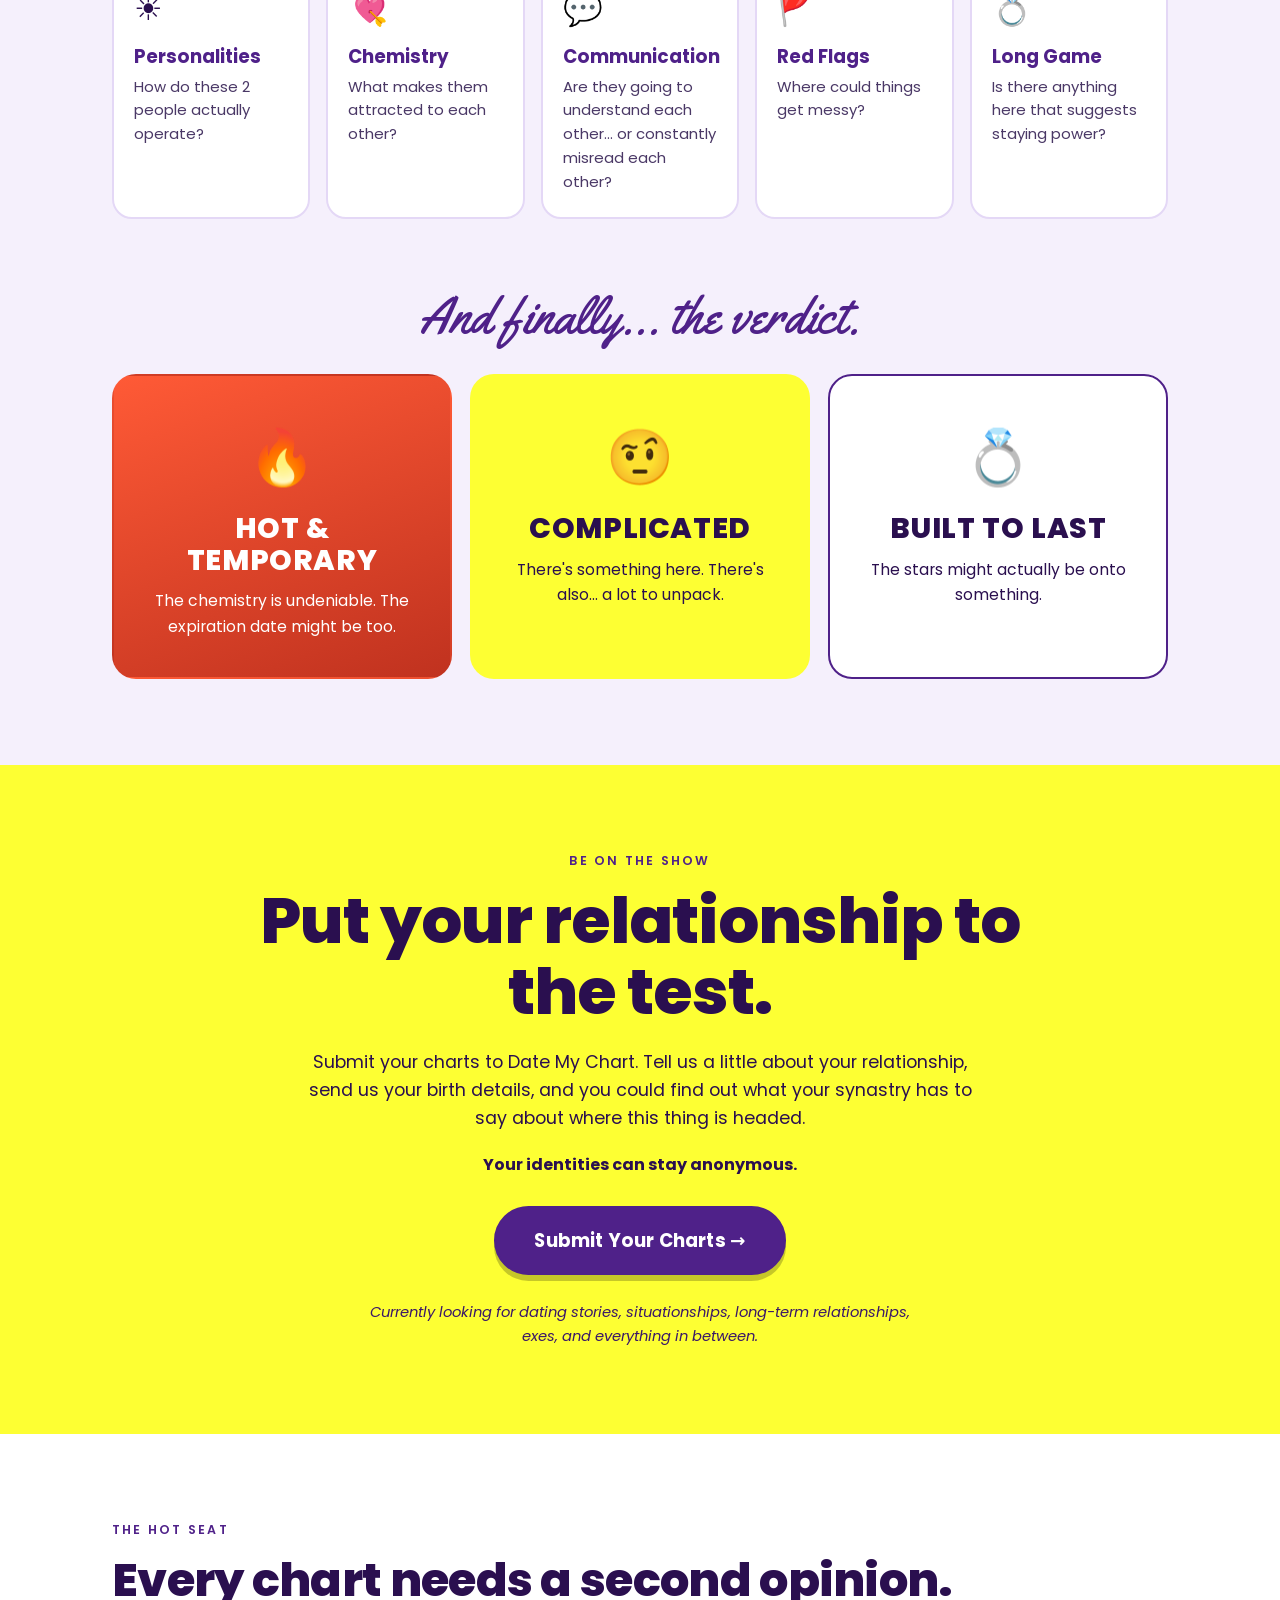
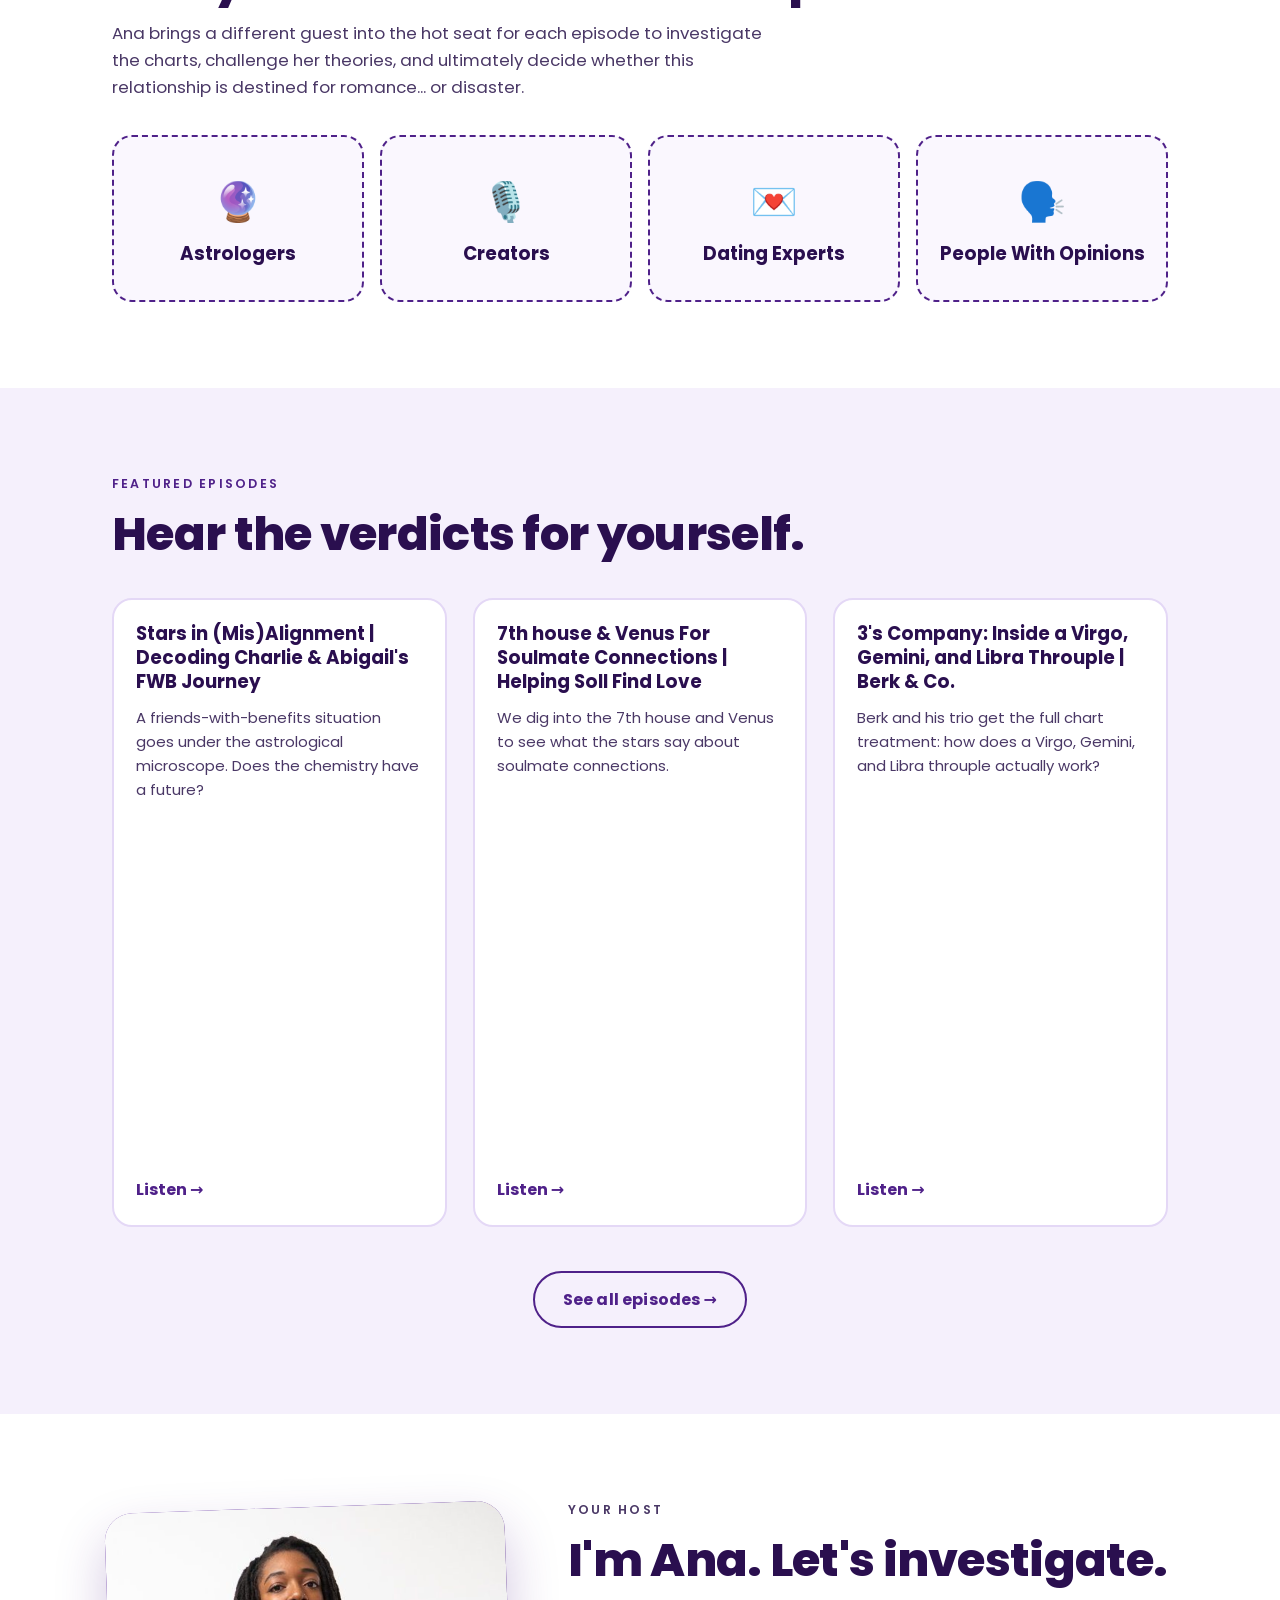
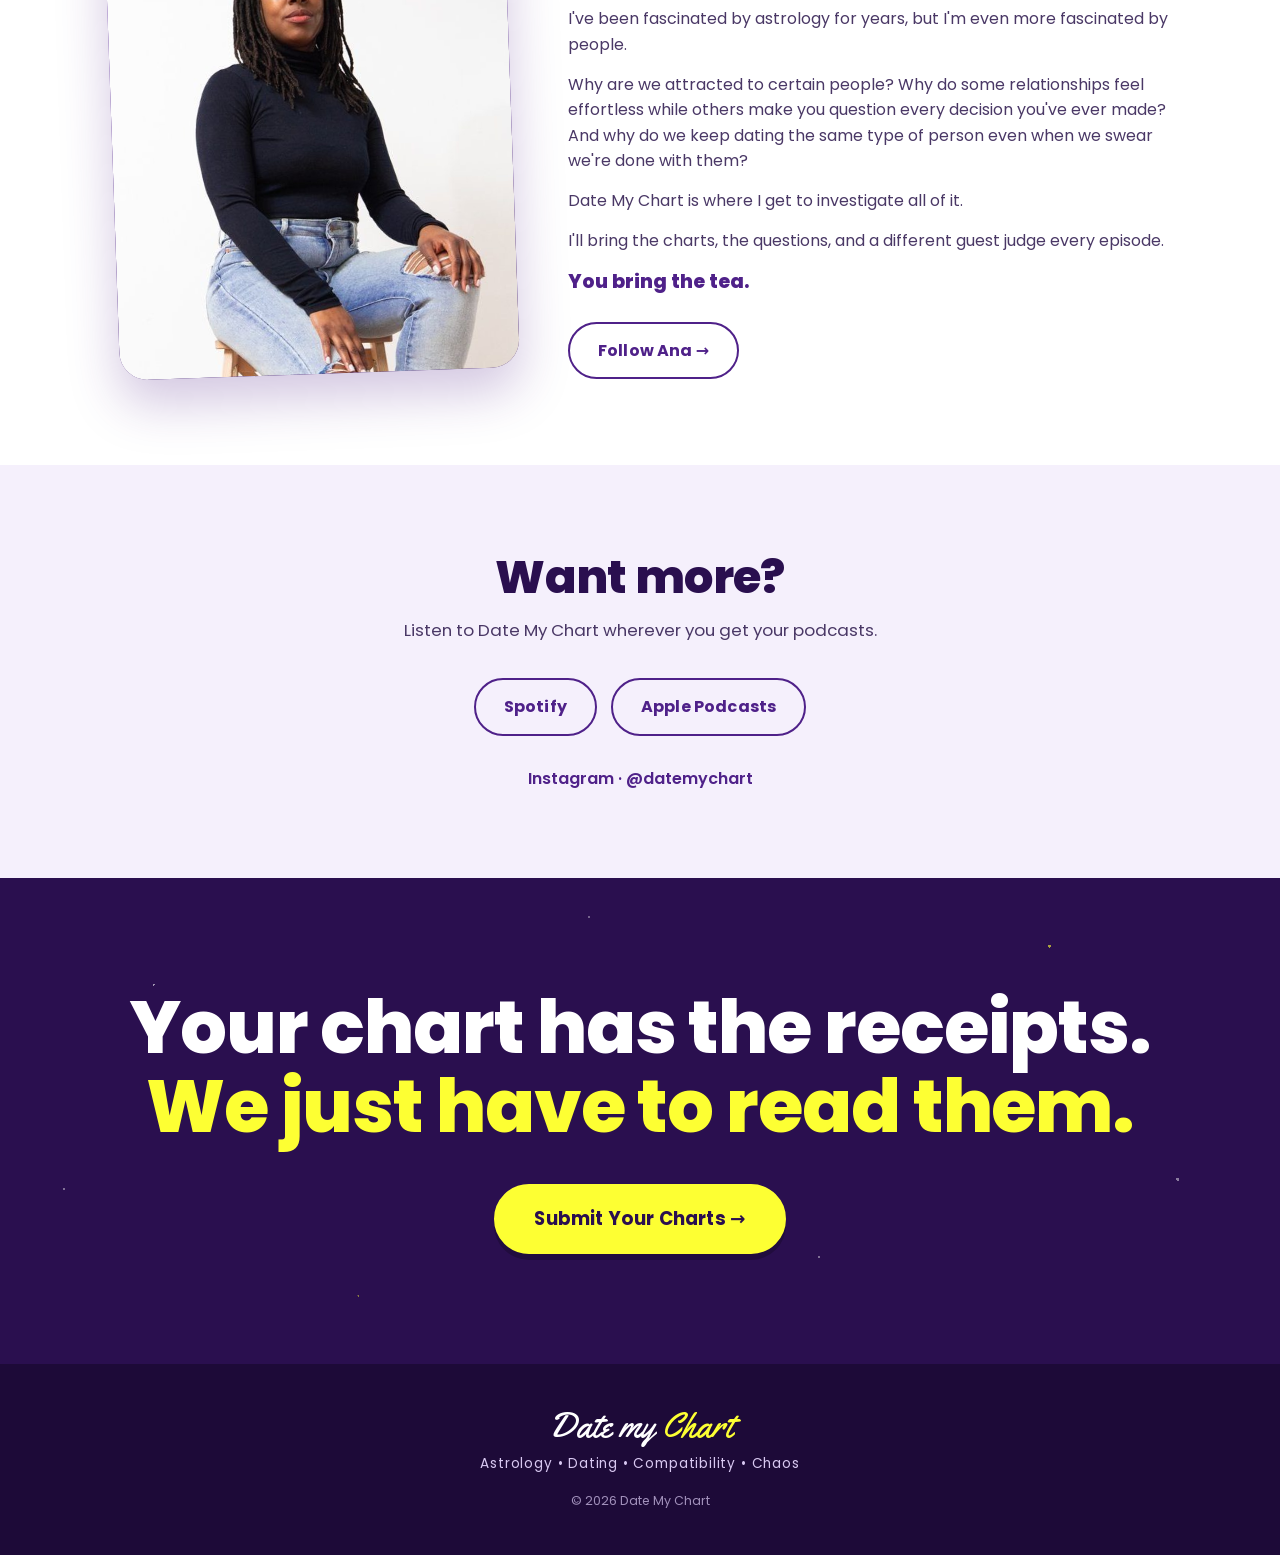
==== commit e11a89ae: "Copy edits, real episode titles, Spotify and Apple links Co-Authored-By: Claude Sonnet 5.5 <noreply@" ====
--- a/index.html
+++ b/index.html
@@ -98,11 +98,11 @@
     <p class="sub">Every relationship gets put under the microscope.</p>
 
     <div class="topics">
-      <article class="topic"><span class="emoji" aria-hidden="true">☀️</span><h3>The Personalities</h3><p>How do these 2 people actually operate?</p></article>
-      <article class="topic"><span class="emoji" aria-hidden="true">💘</span><h3>The Chemistry</h3><p>What makes them attracted to each other?</p></article>
-      <article class="topic"><span class="emoji" aria-hidden="true">💬</span><h3>The Communication</h3><p>Are they going to understand each other... or constantly misread each other?</p></article>
-      <article class="topic"><span class="emoji" aria-hidden="true">🚩</span><h3>The Red Flags</h3><p>Where could things get messy?</p></article>
-      <article class="topic"><span class="emoji" aria-hidden="true">💍</span><h3>The Long Game</h3><p>Is there anything here that suggests staying power?</p></article>
+      <article class="topic"><span class="emoji" aria-hidden="true">☀️</span><h3>Personalities</h3><p>How do these 2 people actually operate?</p></article>
+      <article class="topic"><span class="emoji" aria-hidden="true">💘</span><h3>Chemistry</h3><p>What makes them attracted to each other?</p></article>
+      <article class="topic"><span class="emoji" aria-hidden="true">💬</span><h3>Communication</h3><p>Are they going to understand each other... or constantly misread each other?</p></article>
+      <article class="topic"><span class="emoji" aria-hidden="true">🚩</span><h3>Red Flags</h3><p>Where could things get messy?</p></article>
+      <article class="topic"><span class="emoji" aria-hidden="true">💍</span><h3>Long Game</h3><p>Is there anything here that suggests staying power?</p></article>
     </div>
 
     <h3 class="verdict-head">And finally... the verdict.</h3>
@@ -143,7 +143,7 @@
   <div class="wrap">
     <p class="eyebrow">The hot seat</p>
     <h2>Every chart needs a second opinion.</h2>
-    <p class="sub">Meet the guest judges. Ana brings a different guest into the hot seat for each episode to investigate the charts, challenge her theories, and ultimately decide whether this relationship is destined for romance... or disaster.</p>
+    <p class="sub">Ana brings a different guest into the hot seat for each episode to investigate the charts, challenge her theories, and ultimately decide whether this relationship is destined for romance... or disaster.</p>
     <div class="judges">
       <div class="judge"><span class="emoji" aria-hidden="true">🔮</span><h3>Astrologers</h3></div>
       <div class="judge"><span class="emoji" aria-hidden="true">🎙️</span><h3>Creators</h3></div>
@@ -168,25 +168,22 @@
       </article>
 
       <article class="episode">
-        <!-- TODO: replace with episode 2 title + description -->
-        <h3>Featured Episode Title Two</h3>
-        <p>Short description of this episode. What charts, what verdict, what chaos.</p>
+        <h3>7th house &amp; Venus For Soulmate Connections | Helping Soll Find Love</h3>
+        <p>We dig into the 7th house and Venus to see what the stars say about soulmate connections.</p>
         <iframe data-testid="embed-iframe" style="border-radius:12px" src="https://open.spotify.com/embed/episode/3waqfwc3sHprK1hPakHs5q?utm_source=generator&amp;si=8dfa3d0b2256412d" width="100%" height="352" frameBorder="0" allowfullscreen="" allow="autoplay; clipboard-write; encrypted-media; fullscreen; picture-in-picture" loading="lazy" title="Date My Chart featured episode 2"></iframe>
         <a class="link" href="https://open.spotify.com/episode/3waqfwc3sHprK1hPakHs5q" target="_blank" rel="noopener">Listen →</a>
       </article>
 
       <article class="episode">
-        <!-- TODO: replace with episode 3 title + description -->
-        <h3>Featured Episode Title Three</h3>
-        <p>Short description of this episode. What charts, what verdict, what chaos.</p>
+        <h3>3's Company: Inside a Virgo, Gemini, and Libra Throuple | Berk &amp; Co.</h3>
+        <p>Berk and his trio get the full chart treatment: how does a Virgo, Gemini, and Libra throuple actually work?</p>
         <iframe data-testid="embed-iframe" style="border-radius:12px" src="https://open.spotify.com/embed/episode/0JaAmP63JR2tytPStKF6BW?utm_source=generator&amp;si=085ff5e7df9e4e2b" width="100%" height="352" frameBorder="0" allowfullscreen="" allow="autoplay; clipboard-write; encrypted-media; fullscreen; picture-in-picture" loading="lazy" title="Date My Chart featured episode 3"></iframe>
         <a class="link" href="https://open.spotify.com/episode/0JaAmP63JR2tytPStKF6BW" target="_blank" rel="noopener">Listen →</a>
       </article>
     </div>
 
     <div class="center">
-      <!-- TODO: swap for your exact Spotify show URL -->
-      <a class="btn btn-ghost" href="https://open.spotify.com/search/date%20my%20chart" target="_blank" rel="noopener">See all episodes →</a>
+      <a class="btn btn-ghost" href="https://open.spotify.com/show/6x2h3xbLQm9ey6ynYnMq6W?si=3b505999da9346b8" target="_blank" rel="noopener">See all episodes →</a>
     </div>
   </div>
 </section>
@@ -218,9 +215,8 @@
     <h2>Want more?</h2>
     <p class="sub">Listen to Date My Chart wherever you get your podcasts.</p>
     <div class="btn-row center-row">
-      <!-- TODO: swap these two for your exact show URLs -->
-      <a class="btn btn-ghost" href="https://open.spotify.com/search/date%20my%20chart" target="_blank" rel="noopener">Spotify</a>
-      <a class="btn btn-ghost" href="https://podcasts.apple.com/search?term=date%20my%20chart" target="_blank" rel="noopener">Apple Podcasts</a>
+      <a class="btn btn-ghost" href="https://open.spotify.com/show/6x2h3xbLQm9ey6ynYnMq6W?si=3b505999da9346b8" target="_blank" rel="noopener">Spotify</a>
+      <a class="btn btn-ghost" href="https://podcasts.apple.com/us/podcast/date-my-chart-dating-astrology-podcast/id1741980334" target="_blank" rel="noopener">Apple Podcasts</a>
     </div>
     <p class="social"><a href="https://instagram.com/datemychart" target="_blank" rel="noopener">Instagram · @datemychart</a></p>
   </div>
--- a/style.css
+++ b/style.css
@@ -88,7 +88,6 @@
 /* HERO */
 .hero{padding:70px 0 80px}
 .hero-grid{display:grid;grid-template-columns:1.1fr .9fr;gap:48px;align-items:center}
-.hero h1 .y{display:block;margin-top:6px}
 .art{
   position:relative;border-radius:28px;overflow:hidden;aspect-ratio:1/1;
   box-shadow:0 30px 70px rgba(0,0,0,.4),0 0 0 6px rgba(253,255,51,.18);
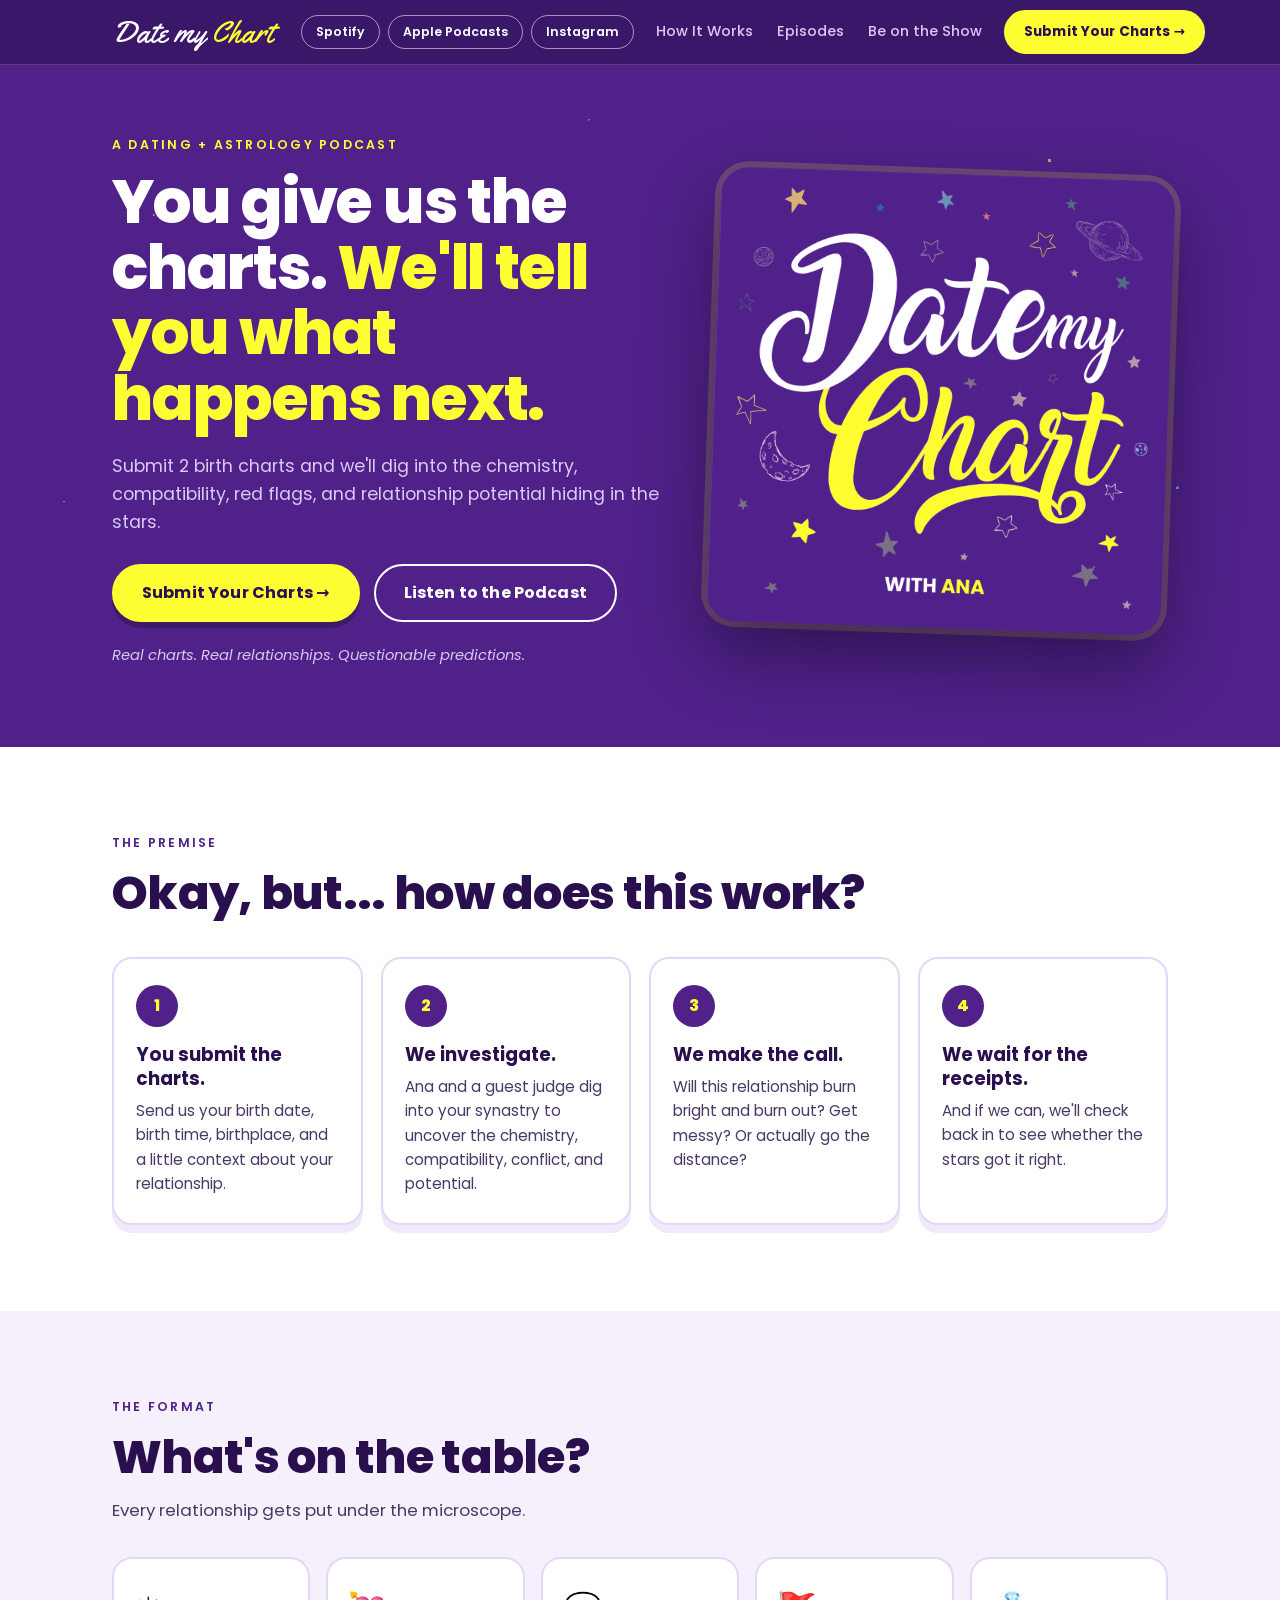
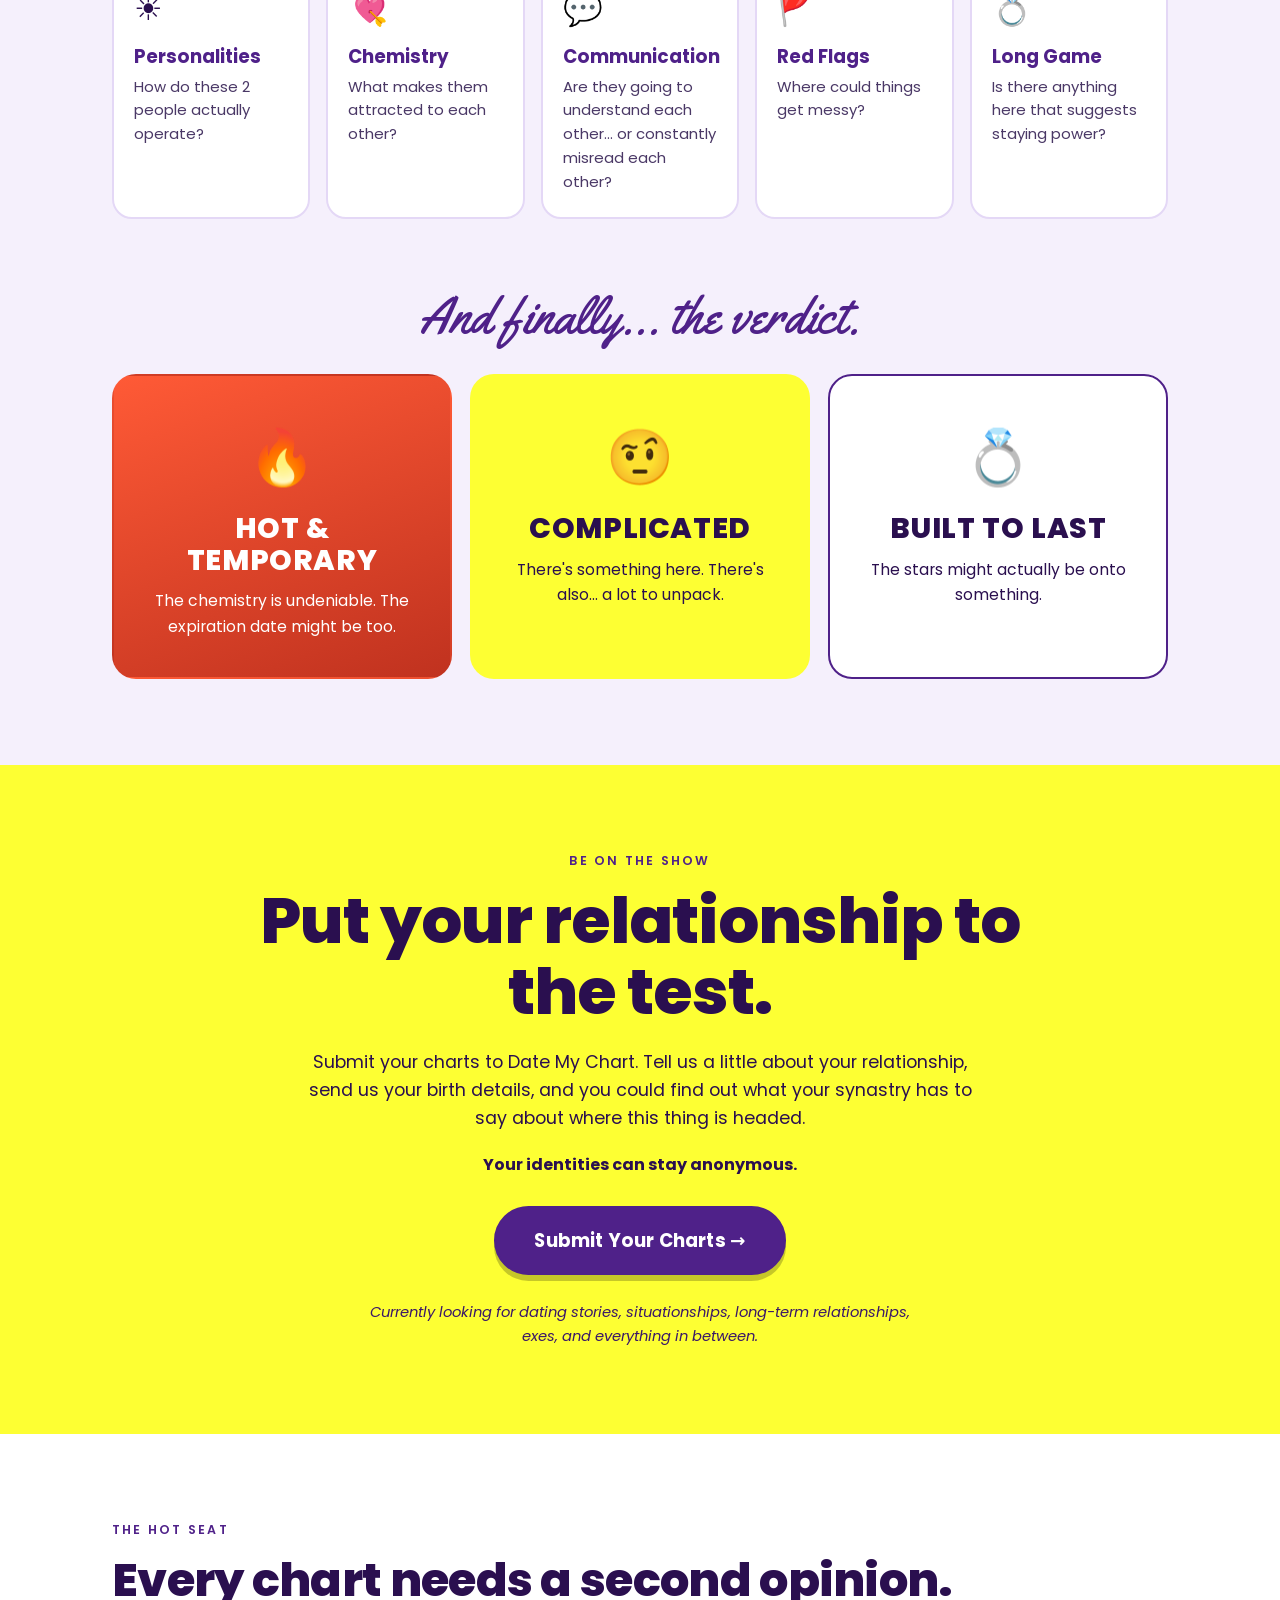
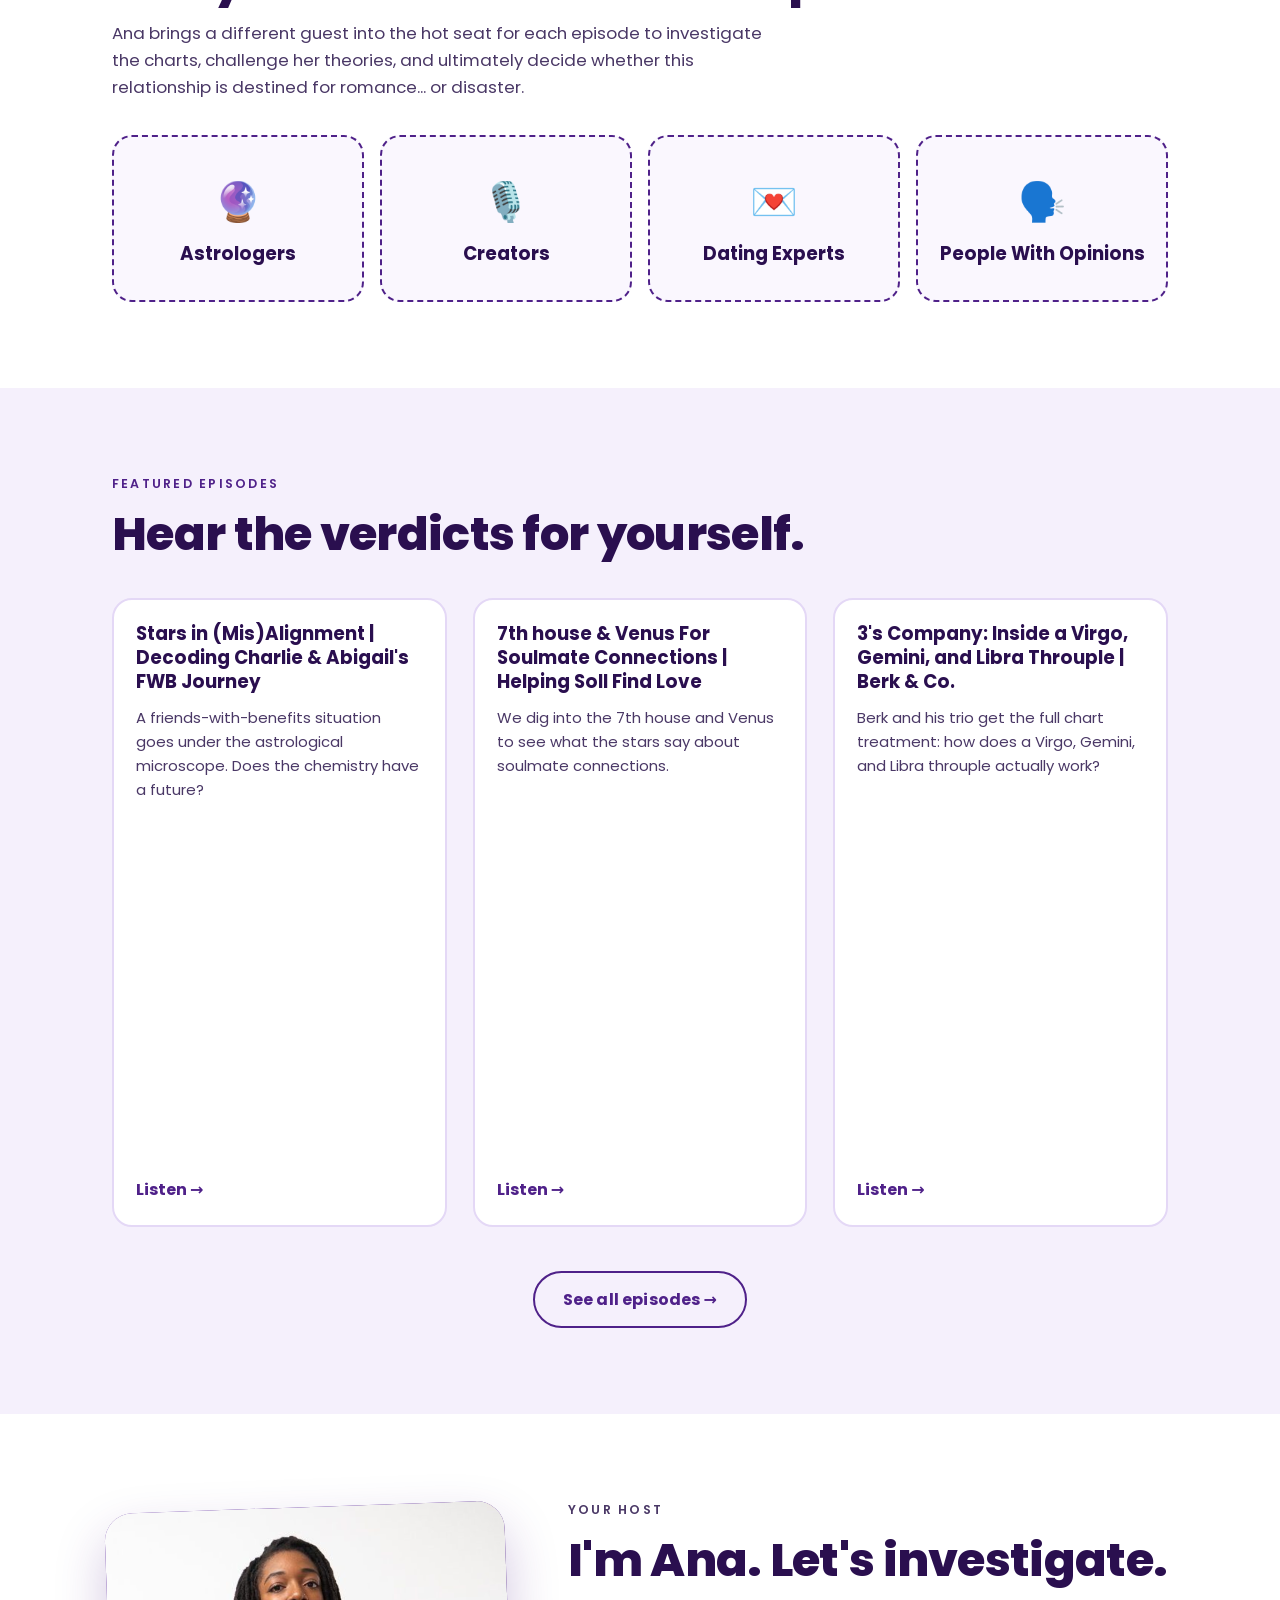
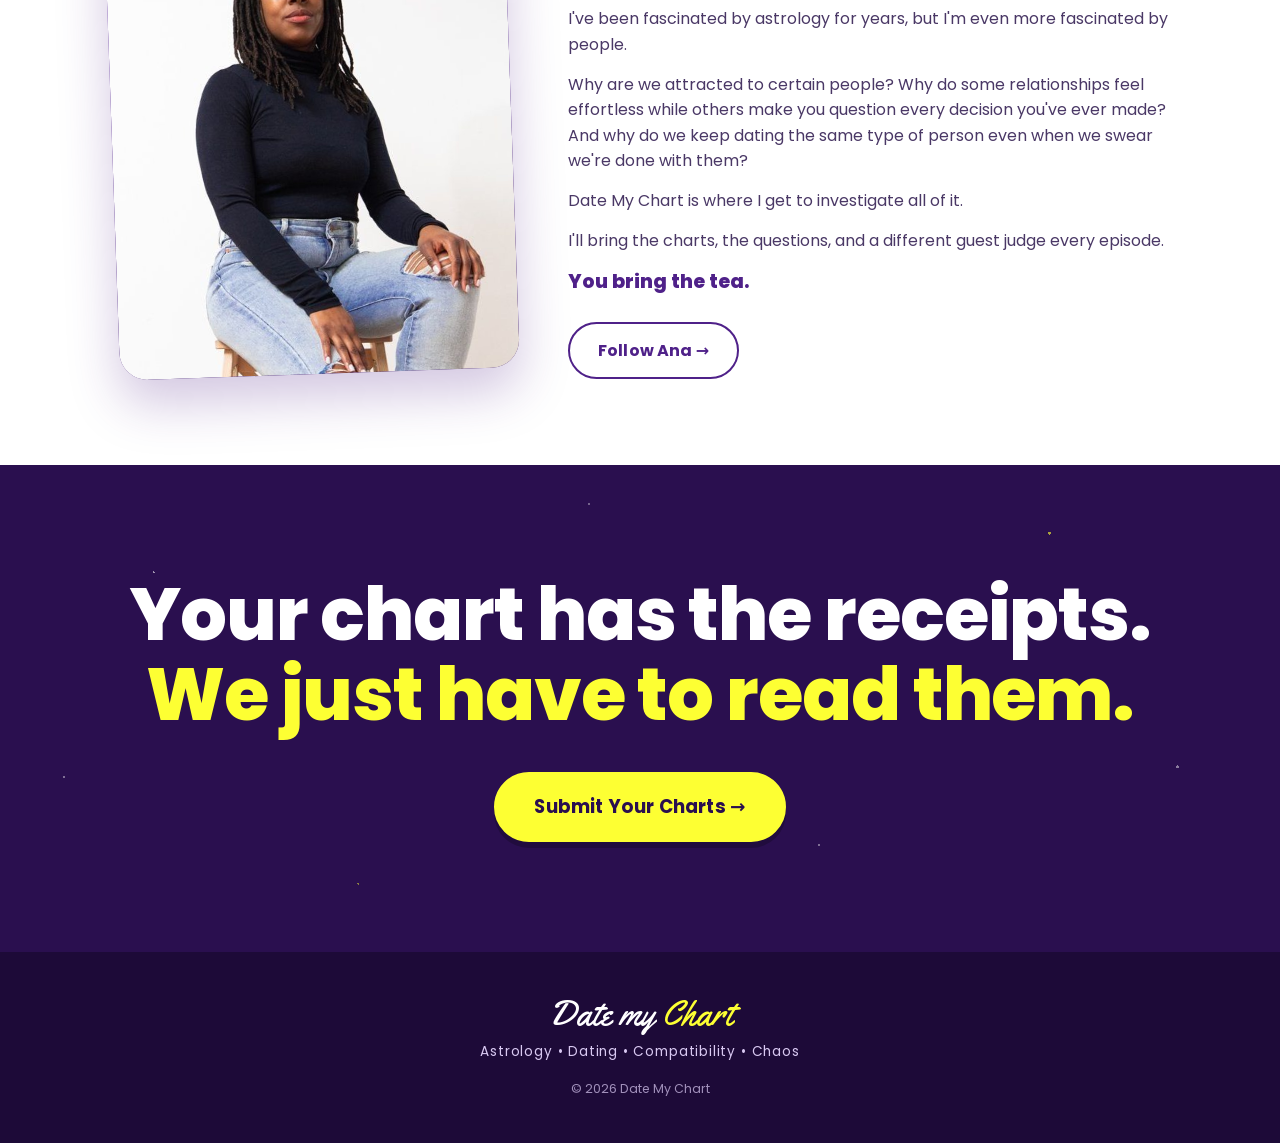
==== commit 92d7b48c: "Remove Want more section; add listen/follow bubbles to header Co-Authored-By: Claude Sonnet 5.5 <nor" ====
--- a/index.html
+++ b/index.html
@@ -23,10 +23,18 @@
 <header class="nav">
   <div class="wrap nav-inner">
     <a href="#top" class="nav-logo" aria-label="Date My Chart home"><span class="w">Date my</span> <span class="y">Chart</span></a>
+    <div class="nav-bubbles" aria-label="Listen and follow">
+      <a class="bubble" href="https://open.spotify.com/show/6x2h3xbLQm9ey6ynYnMq6W?si=3b505999da9346b8" target="_blank" rel="noopener">Spotify</a>
+      <a class="bubble" href="https://podcasts.apple.com/us/podcast/date-my-chart-dating-astrology-podcast/id1741980334" target="_blank" rel="noopener">Apple Podcasts</a>
+      <a class="bubble" href="https://instagram.com/datemychart" target="_blank" rel="noopener">Instagram</a>
+    </div>
     <nav class="nav-links" id="navLinks" aria-label="Main">
       <a href="#how">How It Works</a>
       <a href="#episodes">Episodes</a>
       <a href="#submit">Be on the Show</a>
+      <a class="m-only" href="https://open.spotify.com/show/6x2h3xbLQm9ey6ynYnMq6W?si=3b505999da9346b8" target="_blank" rel="noopener">Spotify</a>
+      <a class="m-only" href="https://podcasts.apple.com/us/podcast/date-my-chart-dating-astrology-podcast/id1741980334" target="_blank" rel="noopener">Apple Podcasts</a>
+      <a class="m-only" href="https://instagram.com/datemychart" target="_blank" rel="noopener">Instagram</a>
     </nav>
     <a class="btn btn-sm nav-cta" href="https://docs.google.com/forms/d/e/1FAIpQLSdaHttt4trQigrmfmKLXB4aYxm-wl_wUjGfEsnC10wzbjRCMA/viewform" target="_blank" rel="noopener">Submit Your Charts →</a>
     <button class="burger" id="burger" aria-label="Menu" aria-expanded="false" aria-controls="navLinks"><span></span><span></span><span></span></button>
@@ -206,19 +214,6 @@
       <!-- TODO: confirm your Ana The Marketeer Instagram handle -->
       <a class="btn btn-ghost" href="https://instagram.com/anathemarketeer" target="_blank" rel="noopener">Follow Ana →</a>
     </div>
-  </div>
-</section>
-
-<!-- LISTEN / FOLLOW -->
-<section class="section tint" id="listen">
-  <div class="wrap center">
-    <h2>Want more?</h2>
-    <p class="sub">Listen to Date My Chart wherever you get your podcasts.</p>
-    <div class="btn-row center-row">
-      <a class="btn btn-ghost" href="https://open.spotify.com/show/6x2h3xbLQm9ey6ynYnMq6W?si=3b505999da9346b8" target="_blank" rel="noopener">Spotify</a>
-      <a class="btn btn-ghost" href="https://podcasts.apple.com/us/podcast/date-my-chart-dating-astrology-podcast/id1741980334" target="_blank" rel="noopener">Apple Podcasts</a>
-    </div>
-    <p class="social"><a href="https://instagram.com/datemychart" target="_blank" rel="noopener">Instagram · @datemychart</a></p>
   </div>
 </section>
 
--- a/style.css
+++ b/style.css
@@ -30,7 +30,7 @@
 /* NAV */
 .nav{position:sticky;top:0;z-index:50;background:rgba(58,23,104,.92);backdrop-filter:blur(10px);border-bottom:1px solid var(--line)}
 .nav-inner{display:flex;align-items:center;gap:22px;height:64px}
-.nav-logo{font-size:1.9rem;text-decoration:none;line-height:1;margin-right:auto;white-space:nowrap}
+.nav-logo{font-size:1.9rem;text-decoration:none;line-height:1;white-space:nowrap}
 .nav-links{display:flex;gap:24px}
 .nav-links a{text-decoration:none;font-size:.9rem;font-weight:500;color:var(--muted);transition:color .2s}
 .nav-links a:hover{color:var(--yellow)}
@@ -262,3 +262,49 @@
 
 /* listen */
 .tint .social a{color:var(--purple)}
+
+/* NAV BUBBLES */
+.nav-bubbles{display:flex;gap:8px;margin-right:auto;margin-left:6px}
+.bubble{
+  text-decoration:none;font-size:.78rem;font-weight:600;color:var(--white);
+  border:1.5px solid rgba(255,255,255,.55);border-radius:999px;padding:6px 14px;
+  white-space:nowrap;transition:background .15s,color .15s,border-color .15s;
+}
+.bubble:hover{background:var(--yellow);border-color:var(--yellow);color:var(--purple-dark)}
+.m-only{display:none}
+@media (max-width:900px){
+  .nav-links{gap:16px}
+  .bubble{padding:5px 11px;font-size:.72rem}
+}
+@media (max-width:760px){
+  .nav-bubbles{display:none}
+  .nav-logo{margin-right:auto}
+  .nav-links a.m-only{display:block}
+}
+
+/* NAV FIT FIXES */
+.nav-links a{white-space:nowrap}
+@media (max-width:1060px){
+  .burger{display:flex}
+  .nav-links{
+    display:none;position:absolute;top:64px;left:0;right:0;flex-direction:column;gap:0;
+    background:var(--purple-deep);border-bottom:1px solid var(--line);padding:8px 22px 16px;
+  }
+  .nav-links.open{display:flex}
+  .nav-links a{padding:14px 0;font-size:1rem;border-bottom:1px solid var(--line)}
+  .nav-inner{gap:12px}
+}
+@media (min-width:761px) and (max-width:1060px){
+  .nav-bubbles{margin-right:auto}
+  .nav-links a.m-only{display:none}
+}
+@media (min-width:761px) and (max-width:820px){
+  .nav-bubbles{display:none}
+  .nav-logo{margin-right:auto}
+  .nav-links a.m-only{display:block}
+}
+@media (max-width:480px){
+  .nav-inner{gap:8px}
+  .nav-cta{padding:8px 12px;font-size:.74rem}
+  .nav-logo{font-size:1.5rem}
+}
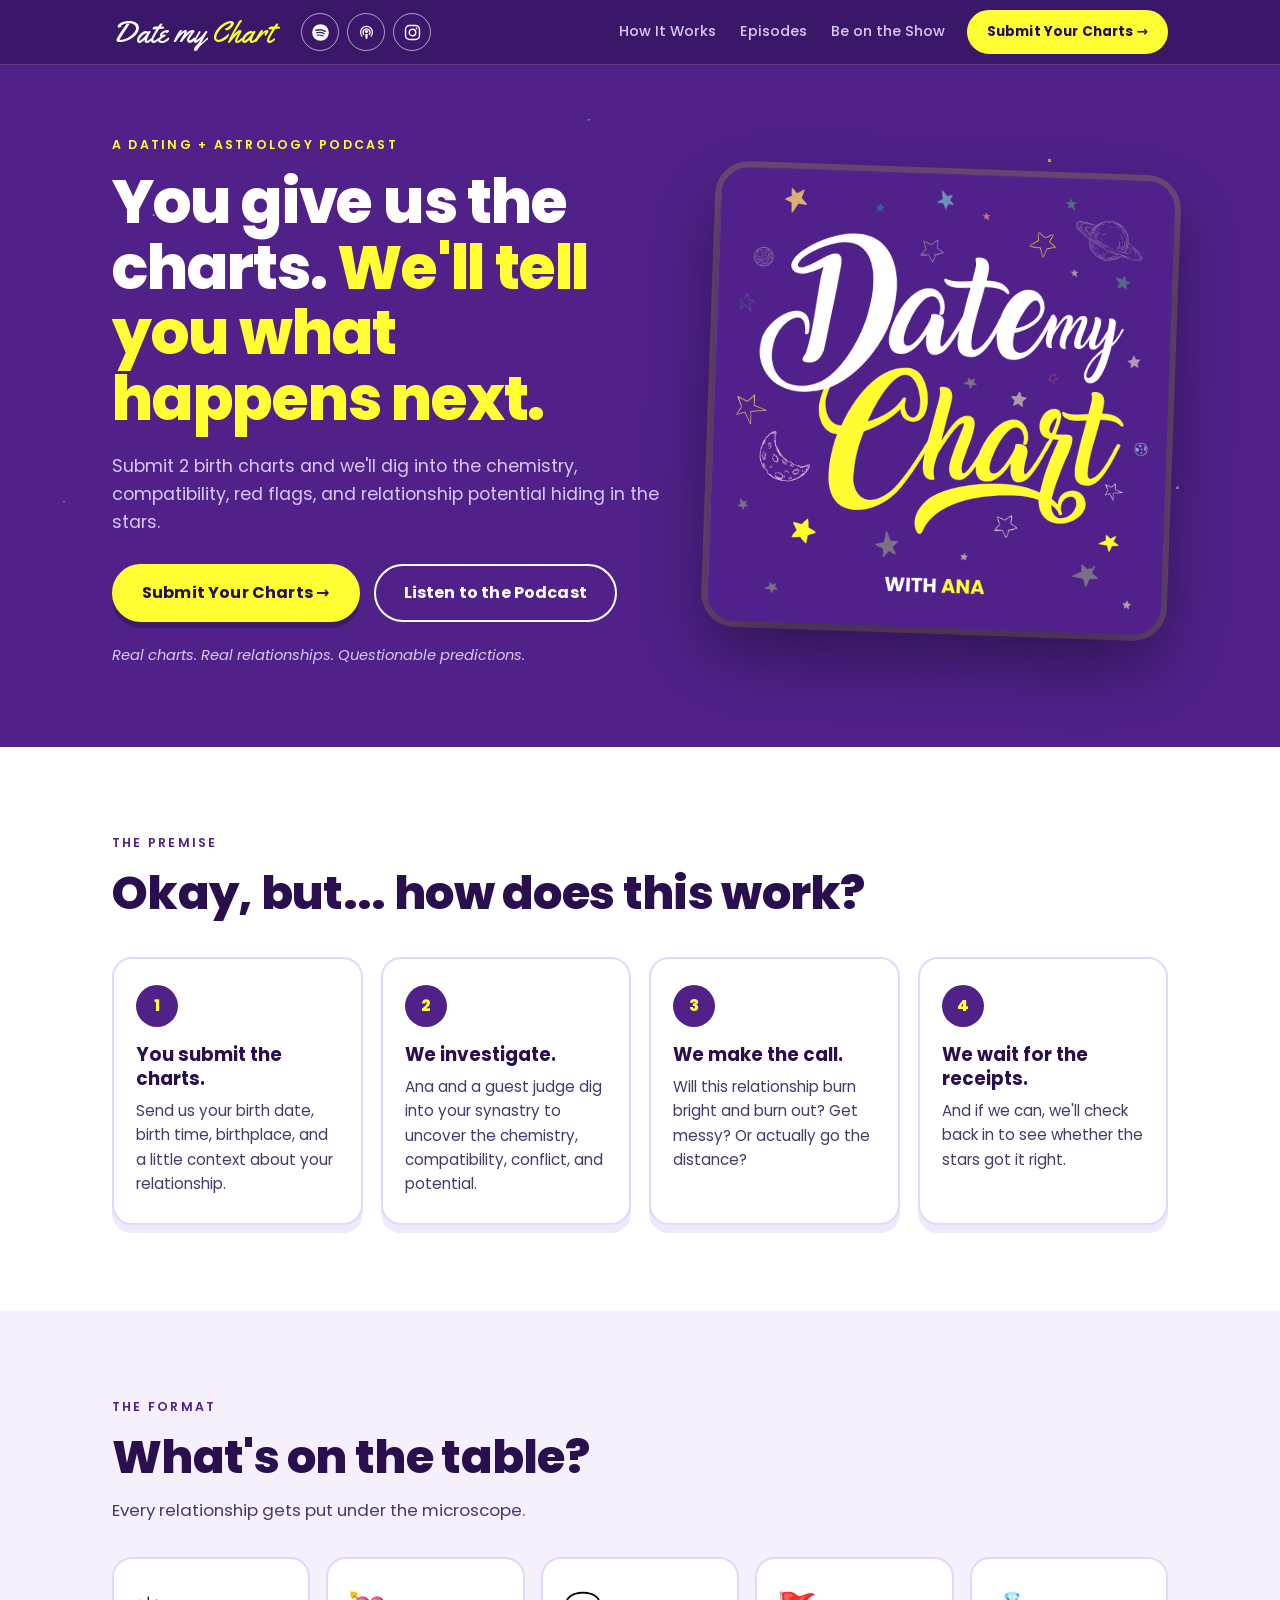
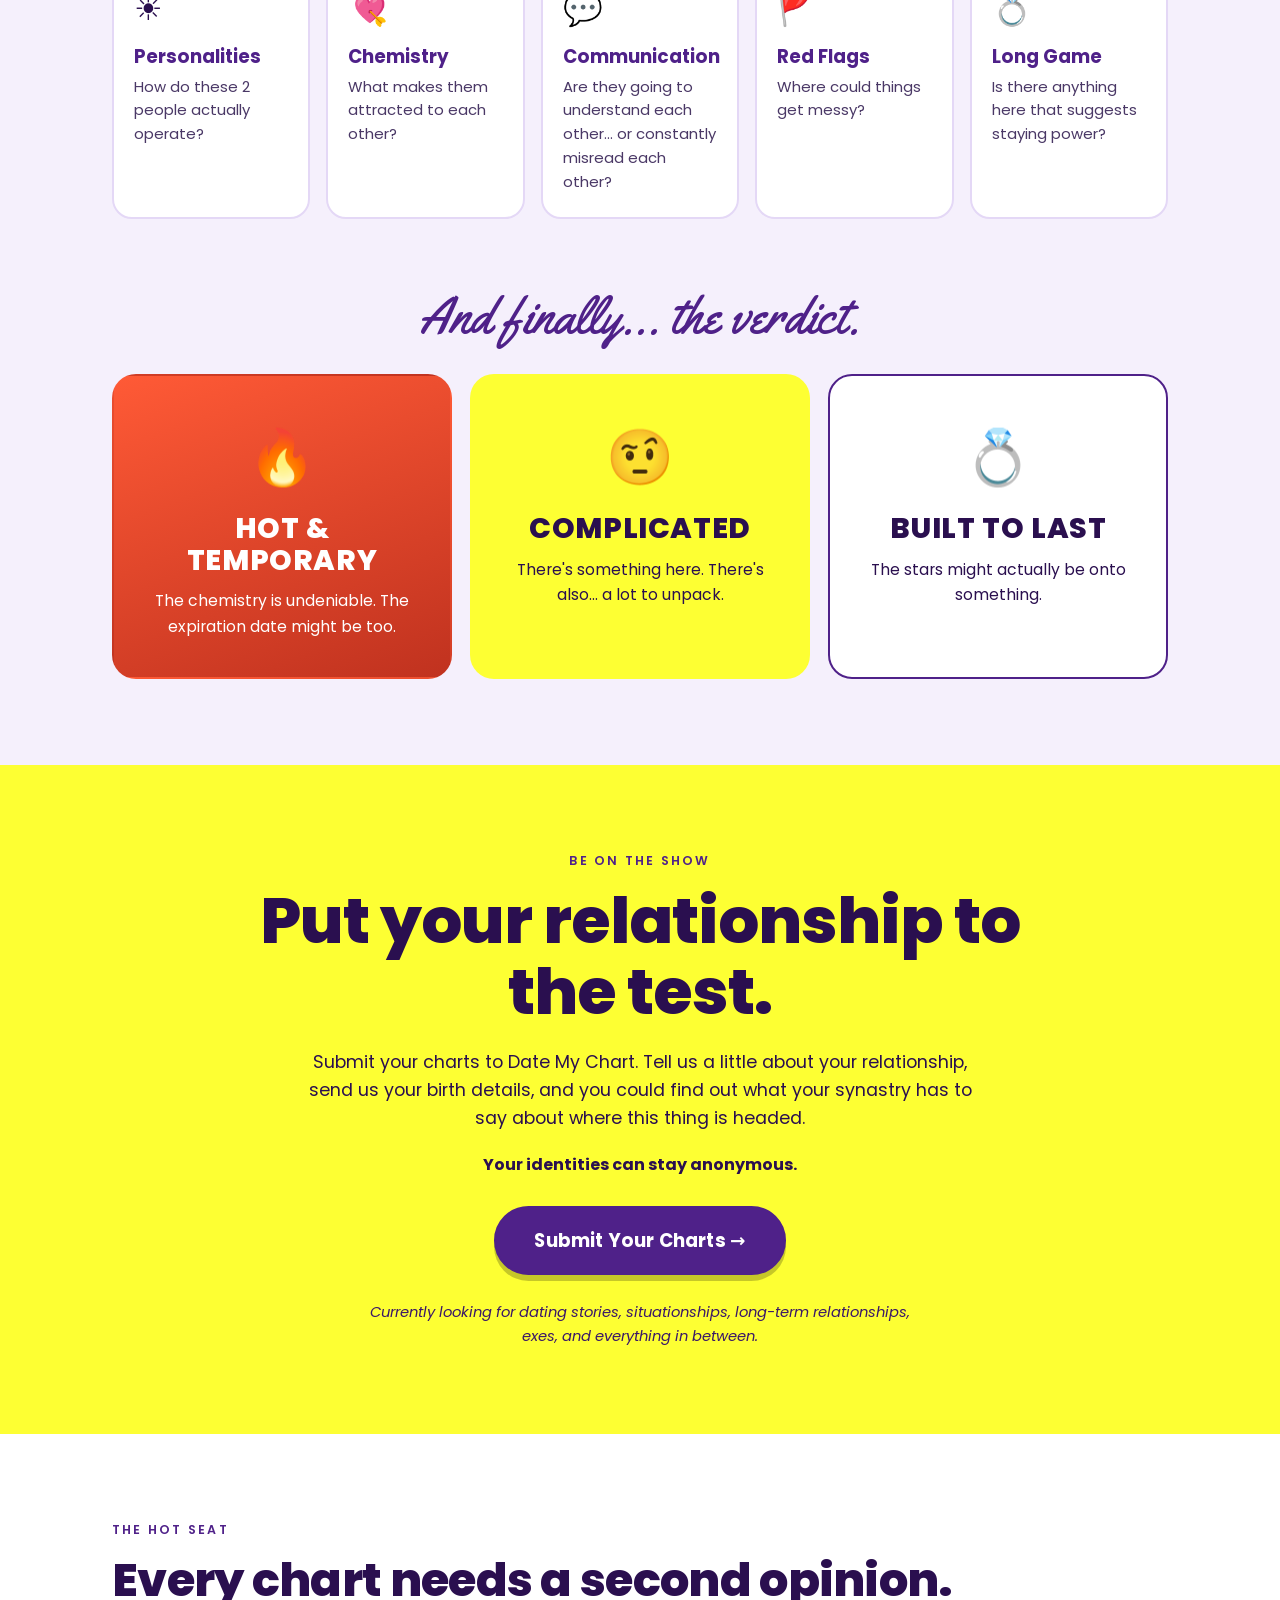
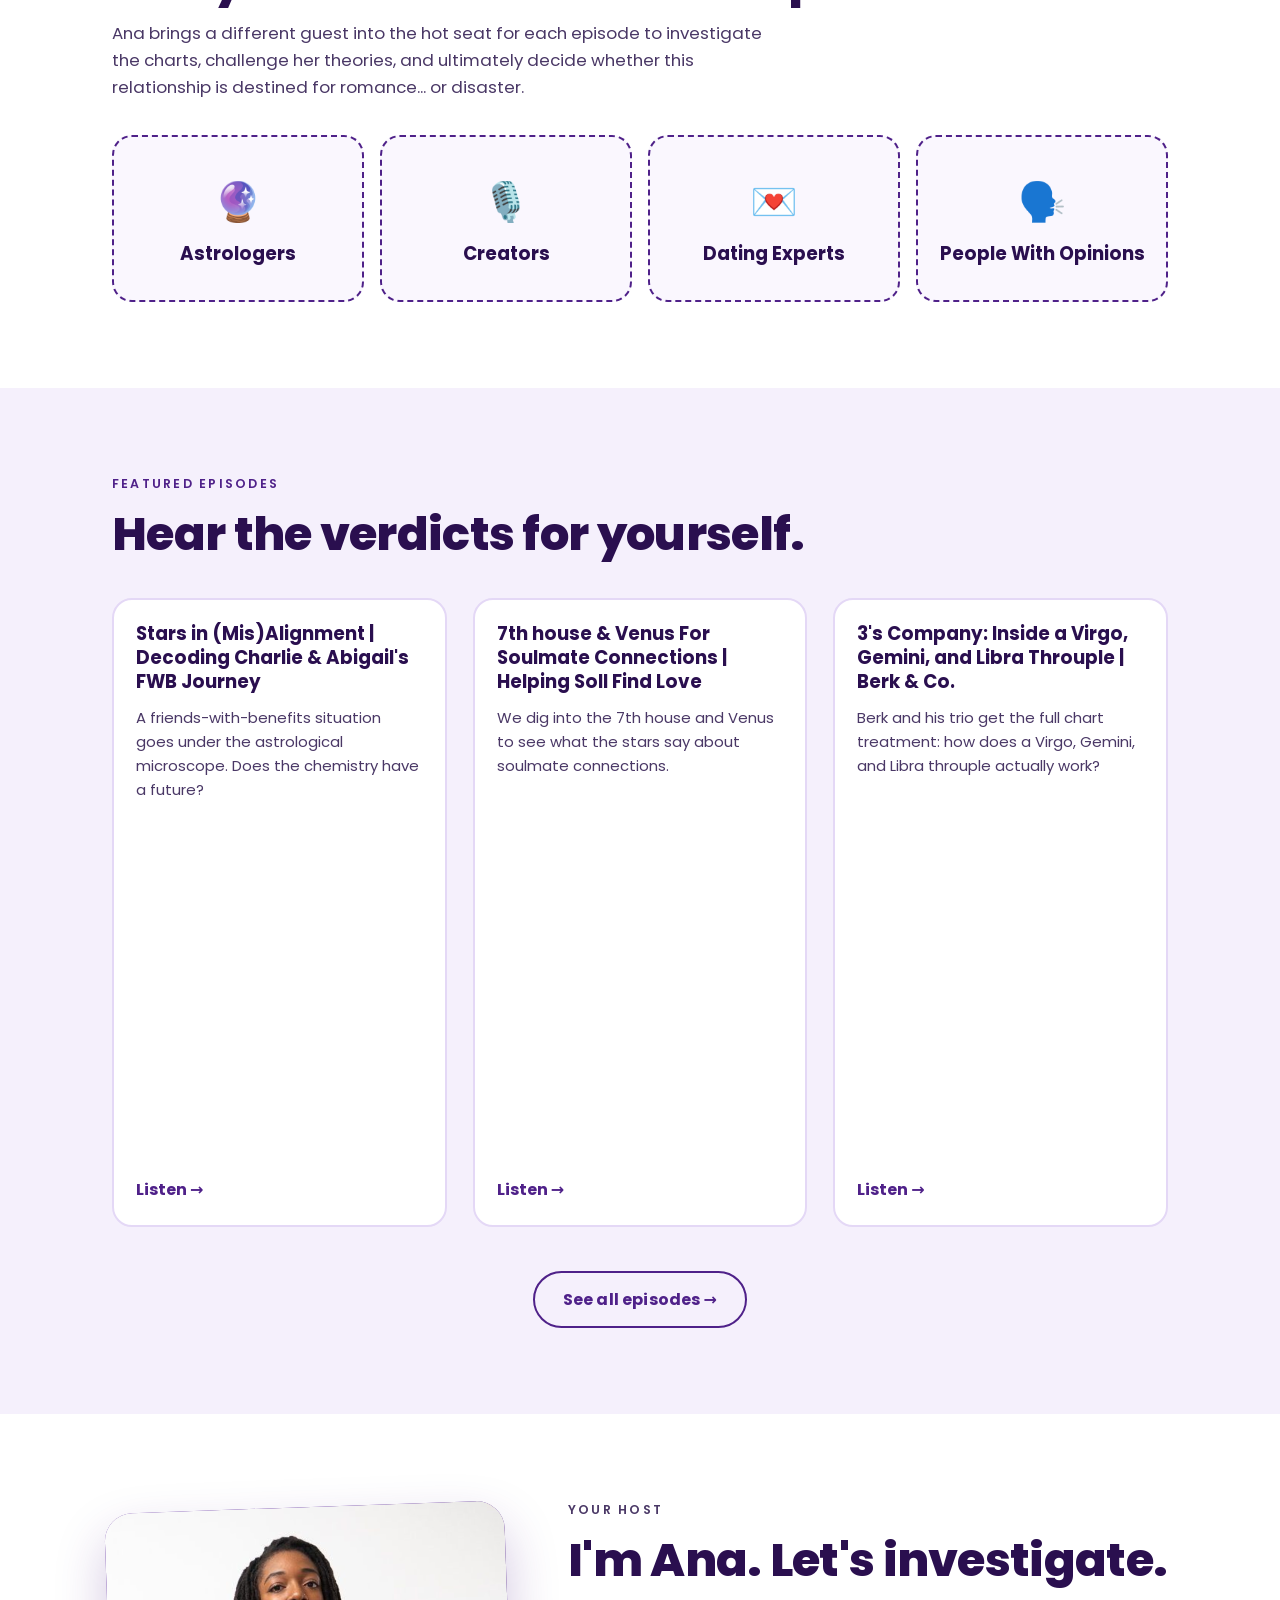
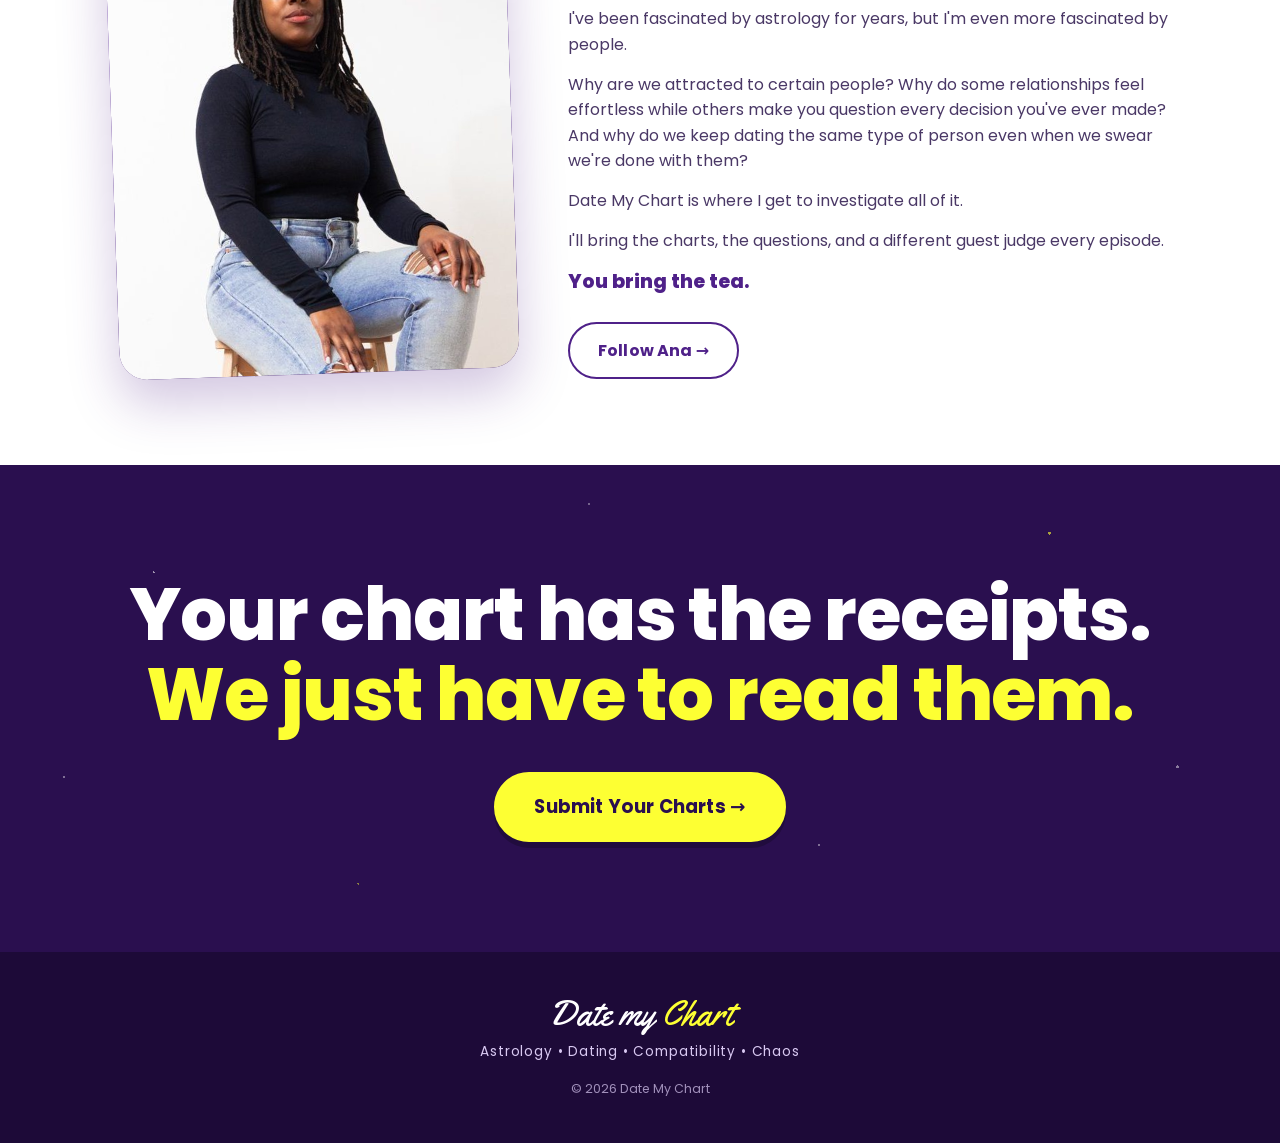
==== commit b737e7ae: "Use platform logo icons for header bubbles Co-Authored-By: Claude Sonnet 5.5 <noreply@anthropic.com>" ====
--- a/index.html
+++ b/index.html
@@ -24,17 +24,19 @@
   <div class="wrap nav-inner">
     <a href="#top" class="nav-logo" aria-label="Date My Chart home"><span class="w">Date my</span> <span class="y">Chart</span></a>
     <div class="nav-bubbles" aria-label="Listen and follow">
-      <a class="bubble" href="https://open.spotify.com/show/6x2h3xbLQm9ey6ynYnMq6W?si=3b505999da9346b8" target="_blank" rel="noopener">Spotify</a>
-      <a class="bubble" href="https://podcasts.apple.com/us/podcast/date-my-chart-dating-astrology-podcast/id1741980334" target="_blank" rel="noopener">Apple Podcasts</a>
-      <a class="bubble" href="https://instagram.com/datemychart" target="_blank" rel="noopener">Instagram</a>
+      <a class="bubble" href="https://open.spotify.com/show/6x2h3xbLQm9ey6ynYnMq6W?si=3b505999da9346b8" target="_blank" rel="noopener" aria-label="Listen on Spotify" title="Spotify"><svg viewBox="0 0 24 24" aria-hidden="true"><circle cx="12" cy="12" r="10.5" fill="currentColor"/><path class="cut" d="M6.3 9.2c3.8-1.1 8.2-.7 11.6 1.3" stroke-width="1.9"/><path class="cut" d="M7.1 12.5c3.2-.9 6.8-.6 9.6 1.1" stroke-width="1.6"/><path class="cut" d="M7.9 15.5c2.6-.7 5.3-.4 7.5.9" stroke-width="1.4"/></svg></a>
+      <a class="bubble" href="https://podcasts.apple.com/us/podcast/date-my-chart-dating-astrology-podcast/id1741980334" target="_blank" rel="noopener" aria-label="Listen on Apple Podcasts" title="Apple Podcasts"><svg viewBox="0 0 24 24" aria-hidden="true"><path d="M8.5 14.3a4.3 4.3 0 1 1 7 0" fill="none" stroke="currentColor" stroke-width="1.6" stroke-linecap="round"/><path d="M6.2 16.6a7.5 7.5 0 1 1 11.6 0" fill="none" stroke="currentColor" stroke-width="1.6" stroke-linecap="round"/><circle cx="12" cy="10.6" r="1.9" fill="currentColor"/><path d="M10.4 13.8h3.2l-.4 5.3a1.2 1.2 0 0 1-2.4 0z" fill="currentColor"/></svg></a>
+      <a class="bubble" href="https://instagram.com/datemychart" target="_blank" rel="noopener" aria-label="Follow on Instagram" title="Instagram"><svg viewBox="0 0 24 24" aria-hidden="true"><rect x="3.2" y="3.2" width="17.6" height="17.6" rx="5" fill="none" stroke="currentColor" stroke-width="1.8"/><circle cx="12" cy="12" r="4.1" fill="none" stroke="currentColor" stroke-width="1.8"/><circle cx="17.2" cy="6.8" r="1.15" fill="currentColor"/></svg></a>
     </div>
     <nav class="nav-links" id="navLinks" aria-label="Main">
       <a href="#how">How It Works</a>
       <a href="#episodes">Episodes</a>
       <a href="#submit">Be on the Show</a>
-      <a class="m-only" href="https://open.spotify.com/show/6x2h3xbLQm9ey6ynYnMq6W?si=3b505999da9346b8" target="_blank" rel="noopener">Spotify</a>
-      <a class="m-only" href="https://podcasts.apple.com/us/podcast/date-my-chart-dating-astrology-podcast/id1741980334" target="_blank" rel="noopener">Apple Podcasts</a>
-      <a class="m-only" href="https://instagram.com/datemychart" target="_blank" rel="noopener">Instagram</a>
+      <div class="menu-icons">
+      <a class="bubble" href="https://open.spotify.com/show/6x2h3xbLQm9ey6ynYnMq6W?si=3b505999da9346b8" target="_blank" rel="noopener" aria-label="Listen on Spotify" title="Spotify"><svg viewBox="0 0 24 24" aria-hidden="true"><circle cx="12" cy="12" r="10.5" fill="currentColor"/><path class="cut" d="M6.3 9.2c3.8-1.1 8.2-.7 11.6 1.3" stroke-width="1.9"/><path class="cut" d="M7.1 12.5c3.2-.9 6.8-.6 9.6 1.1" stroke-width="1.6"/><path class="cut" d="M7.9 15.5c2.6-.7 5.3-.4 7.5.9" stroke-width="1.4"/></svg></a>
+      <a class="bubble" href="https://podcasts.apple.com/us/podcast/date-my-chart-dating-astrology-podcast/id1741980334" target="_blank" rel="noopener" aria-label="Listen on Apple Podcasts" title="Apple Podcasts"><svg viewBox="0 0 24 24" aria-hidden="true"><path d="M8.5 14.3a4.3 4.3 0 1 1 7 0" fill="none" stroke="currentColor" stroke-width="1.6" stroke-linecap="round"/><path d="M6.2 16.6a7.5 7.5 0 1 1 11.6 0" fill="none" stroke="currentColor" stroke-width="1.6" stroke-linecap="round"/><circle cx="12" cy="10.6" r="1.9" fill="currentColor"/><path d="M10.4 13.8h3.2l-.4 5.3a1.2 1.2 0 0 1-2.4 0z" fill="currentColor"/></svg></a>
+      <a class="bubble" href="https://instagram.com/datemychart" target="_blank" rel="noopener" aria-label="Follow on Instagram" title="Instagram"><svg viewBox="0 0 24 24" aria-hidden="true"><rect x="3.2" y="3.2" width="17.6" height="17.6" rx="5" fill="none" stroke="currentColor" stroke-width="1.8"/><circle cx="12" cy="12" r="4.1" fill="none" stroke="currentColor" stroke-width="1.8"/><circle cx="17.2" cy="6.8" r="1.15" fill="currentColor"/></svg></a>
+      </div>
     </nav>
     <a class="btn btn-sm nav-cta" href="https://docs.google.com/forms/d/e/1FAIpQLSdaHttt4trQigrmfmKLXB4aYxm-wl_wUjGfEsnC10wzbjRCMA/viewform" target="_blank" rel="noopener">Submit Your Charts →</a>
     <button class="burger" id="burger" aria-label="Menu" aria-expanded="false" aria-controls="navLinks"><span></span><span></span><span></span></button>
--- a/style.css
+++ b/style.css
@@ -308,3 +308,24 @@
   .nav-cta{padding:8px 12px;font-size:.74rem}
   .nav-logo{font-size:1.5rem}
 }
+
+/* ICON BUBBLES */
+.bubble{
+  --cut:var(--purple-deep);
+  display:inline-grid;place-items:center;width:38px;height:38px;padding:0;
+  border:1.5px solid rgba(255,255,255,.6);border-radius:50%;color:#fff;
+}
+.bubble svg{width:19px;height:19px;display:block}
+.bubble .cut{fill:none;stroke:var(--cut);stroke-linecap:round}
+.bubble:hover{--cut:var(--yellow);background:var(--yellow);border-color:var(--yellow);color:var(--purple-dark)}
+.nav-bubbles{gap:8px}
+.menu-icons{display:none}
+@media (max-width:1060px){
+  .menu-icons{display:none}
+}
+@media (max-width:820px){
+  .nav-bubbles{display:none}
+  .nav-logo{margin-right:auto}
+  .menu-icons{display:flex;gap:12px;padding:16px 0 4px}
+  .nav-links .menu-icons .bubble{padding:0;border:1.5px solid rgba(255,255,255,.6);font-size:0}
+}
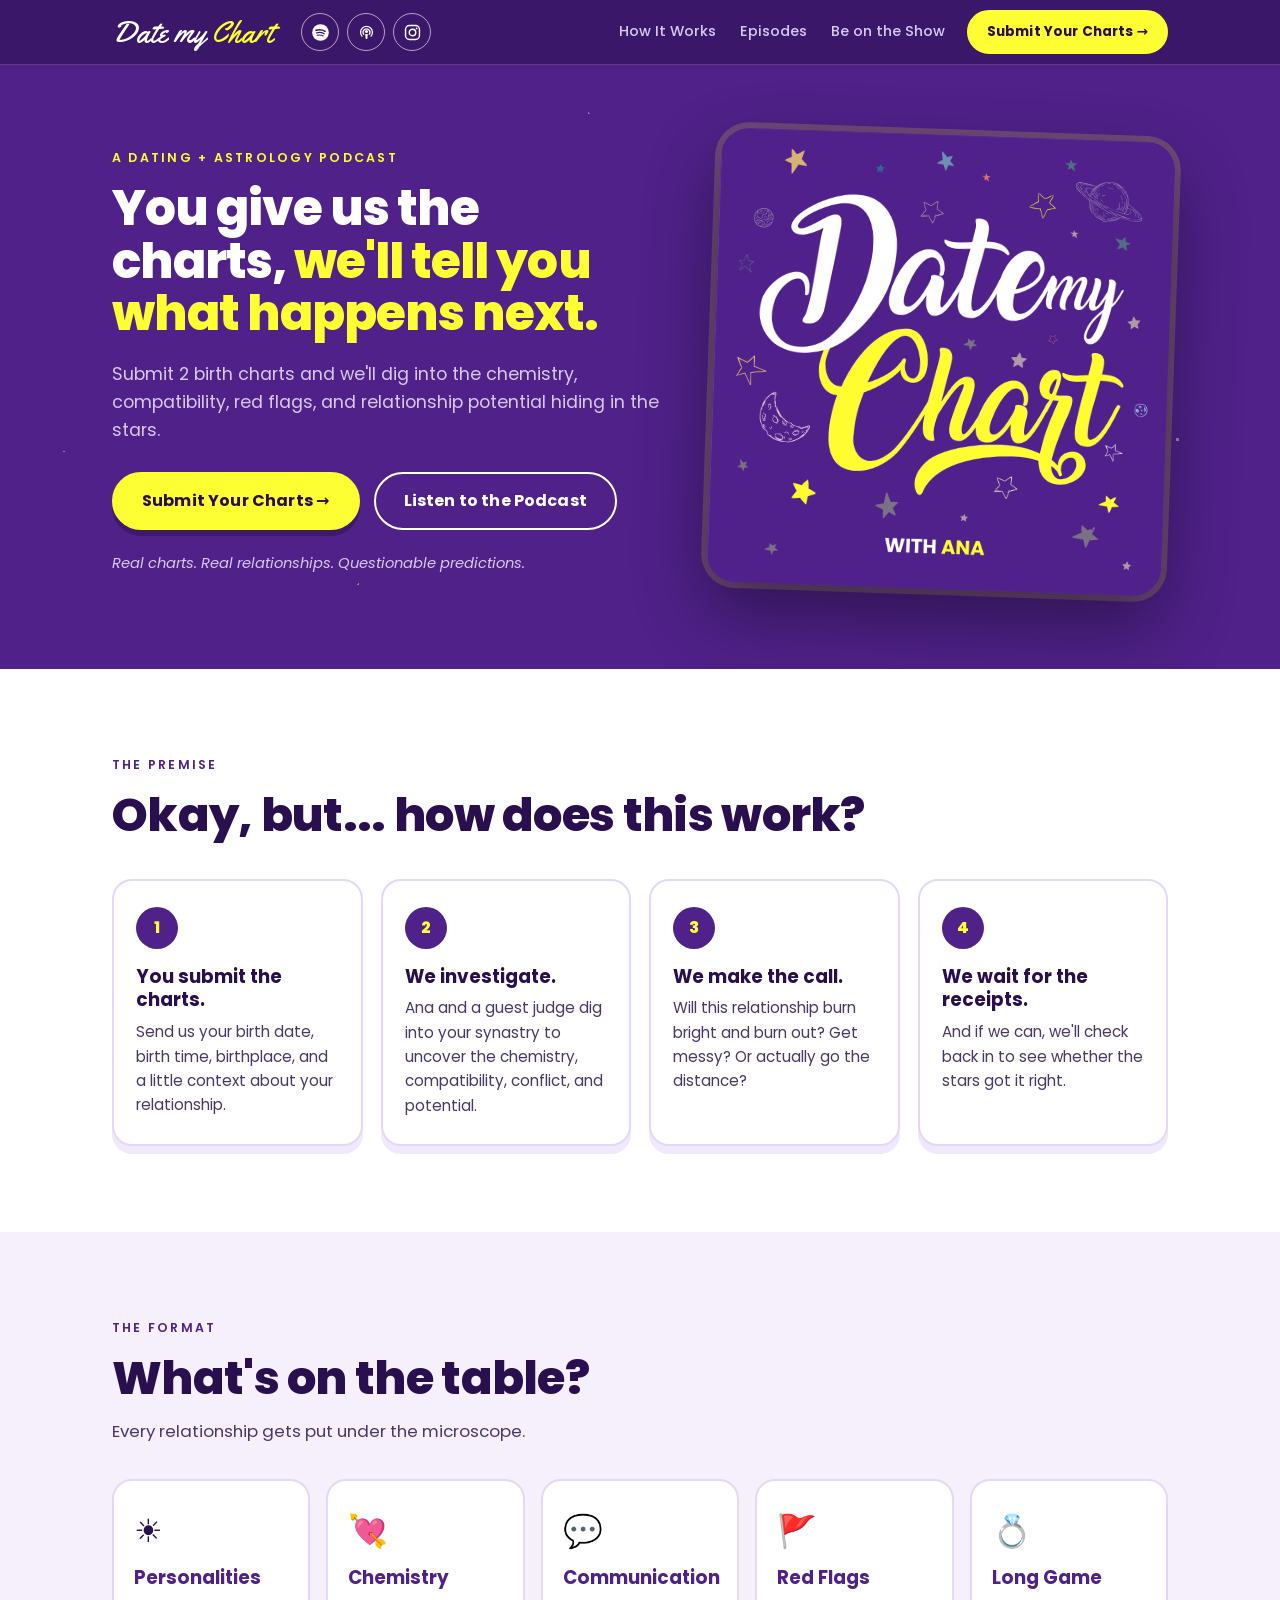
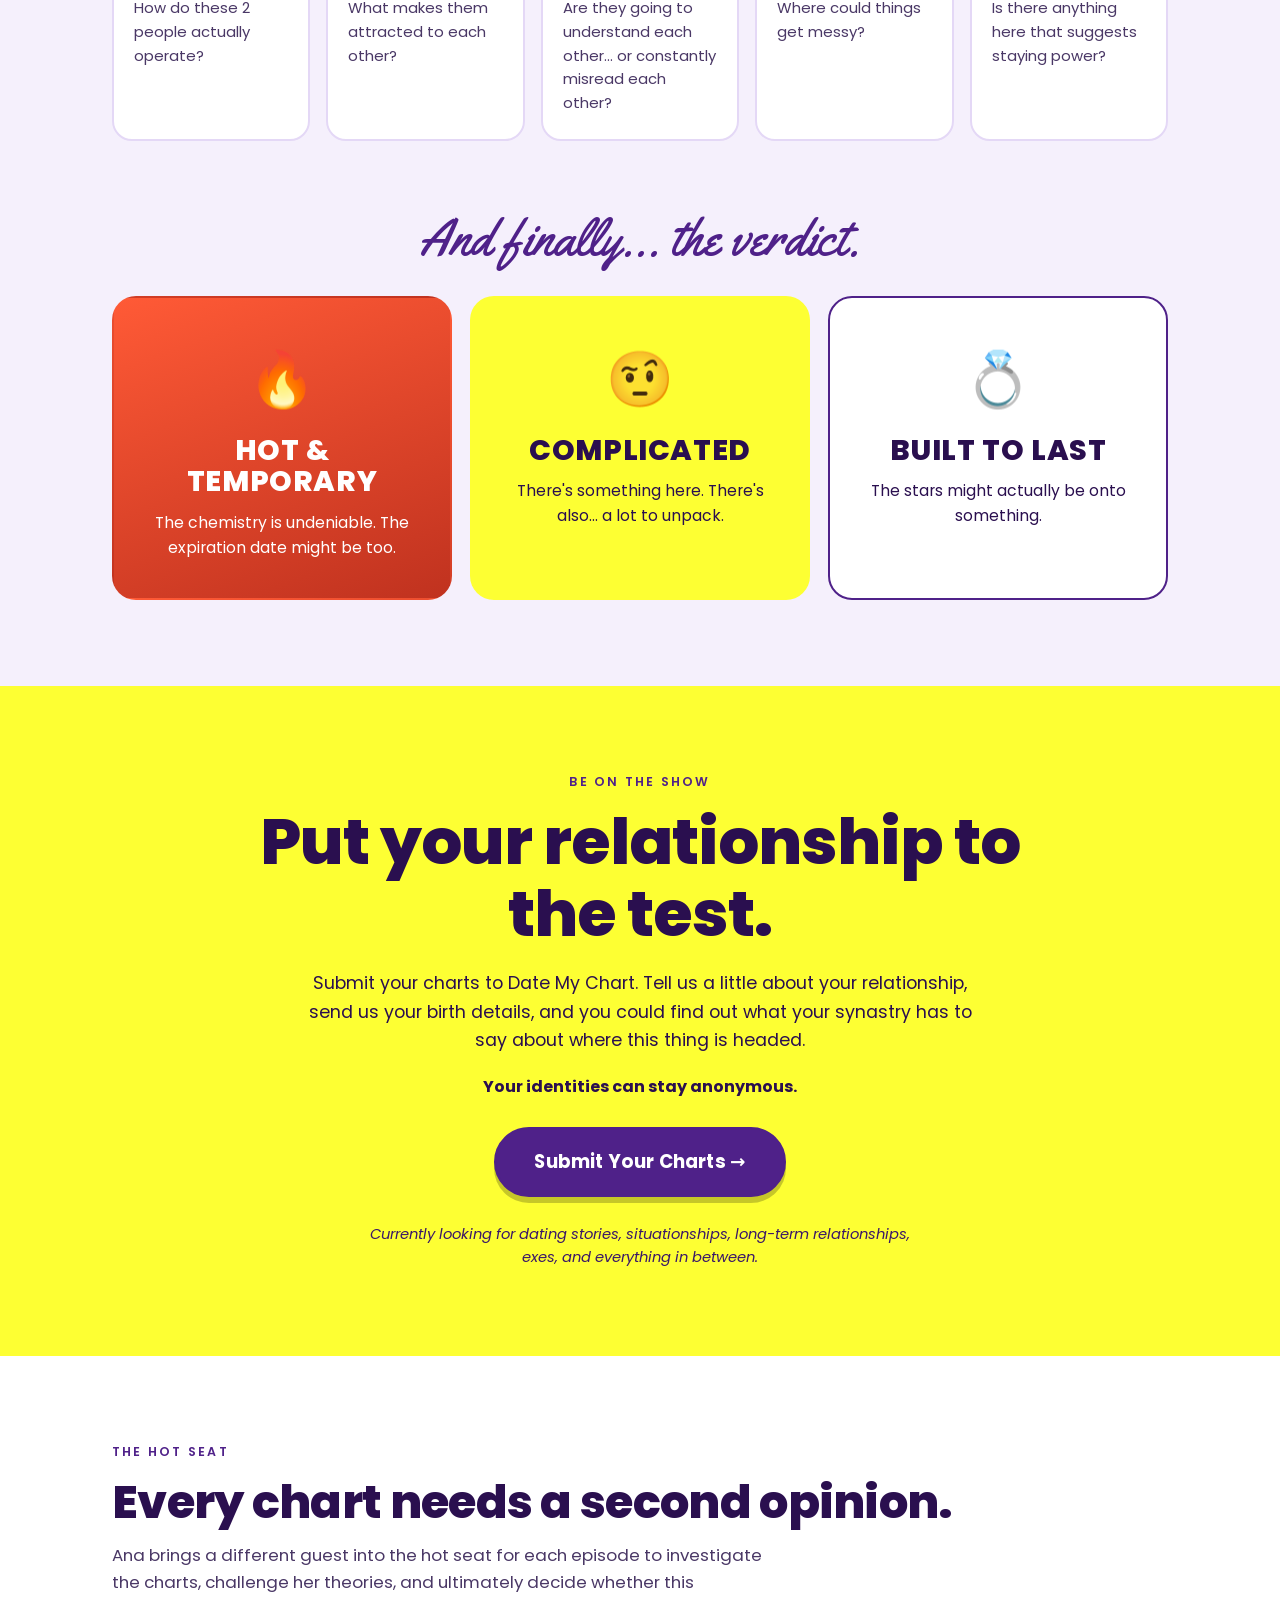
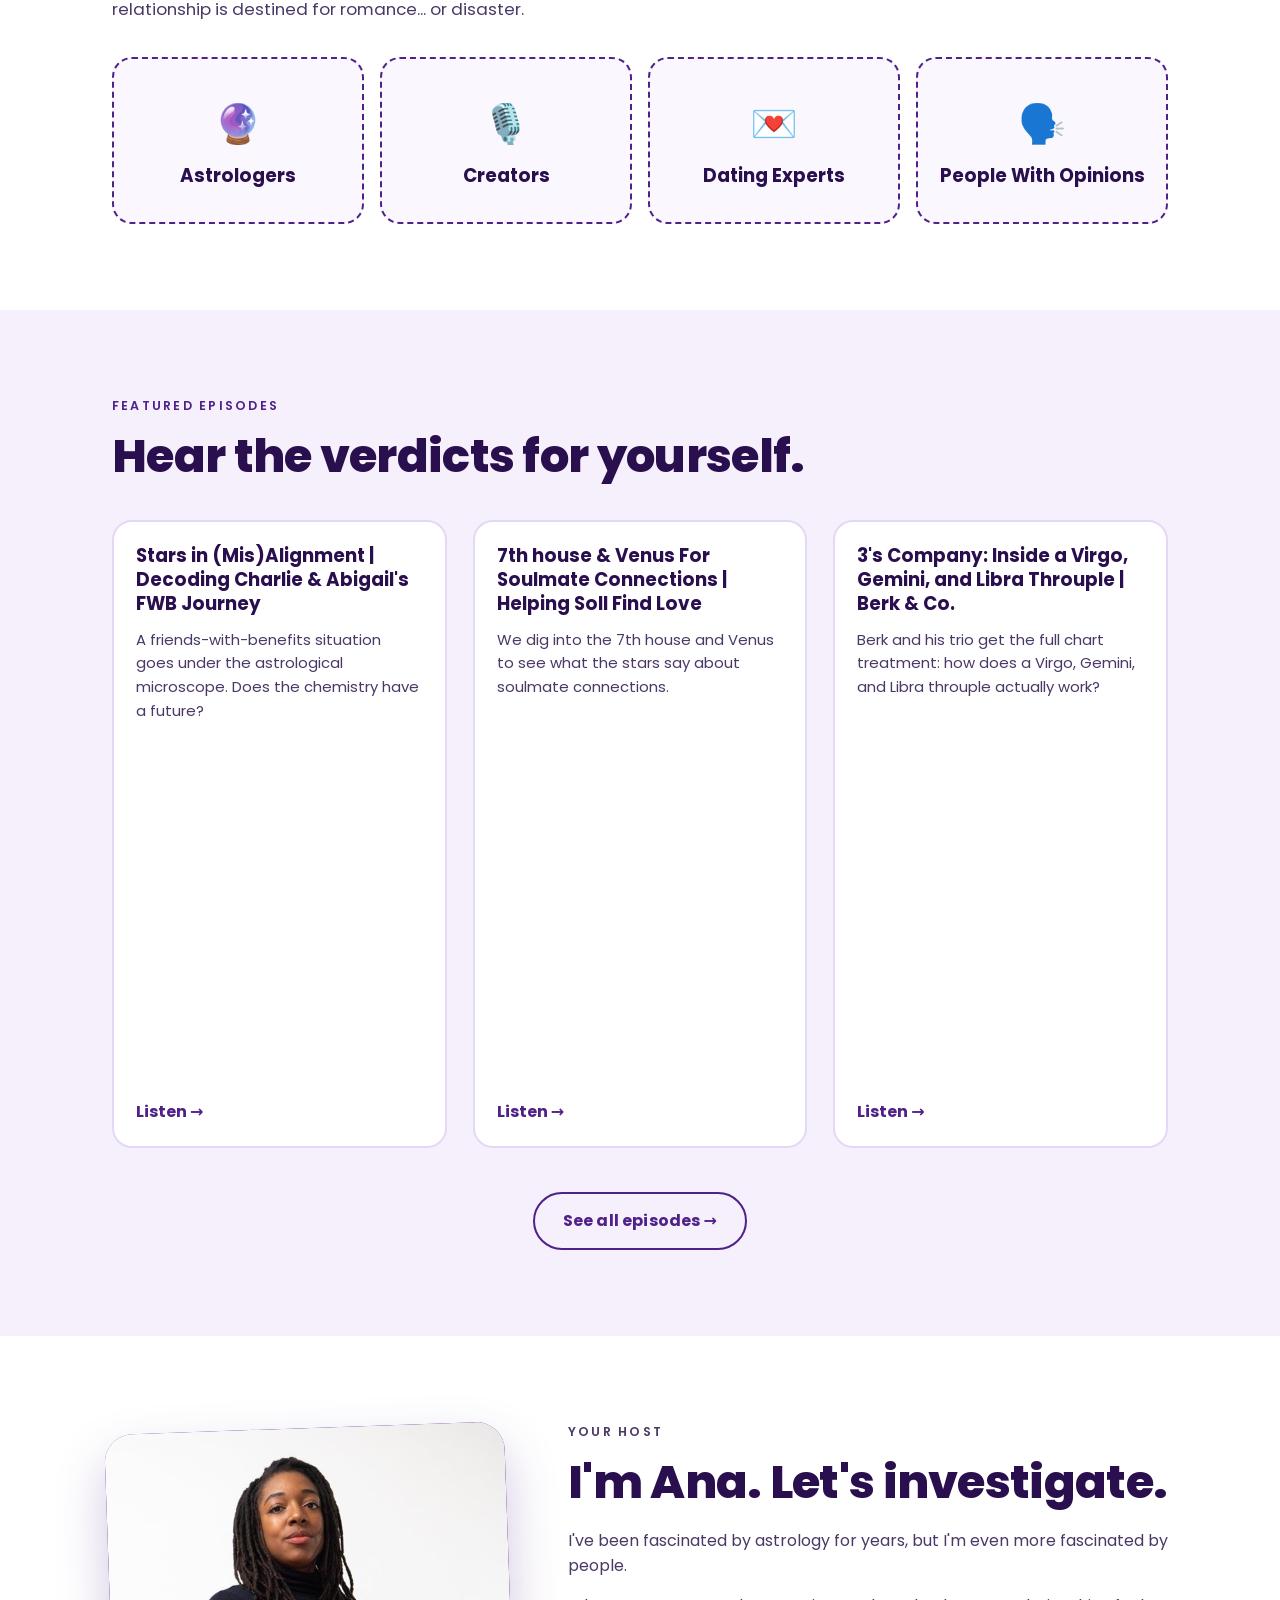
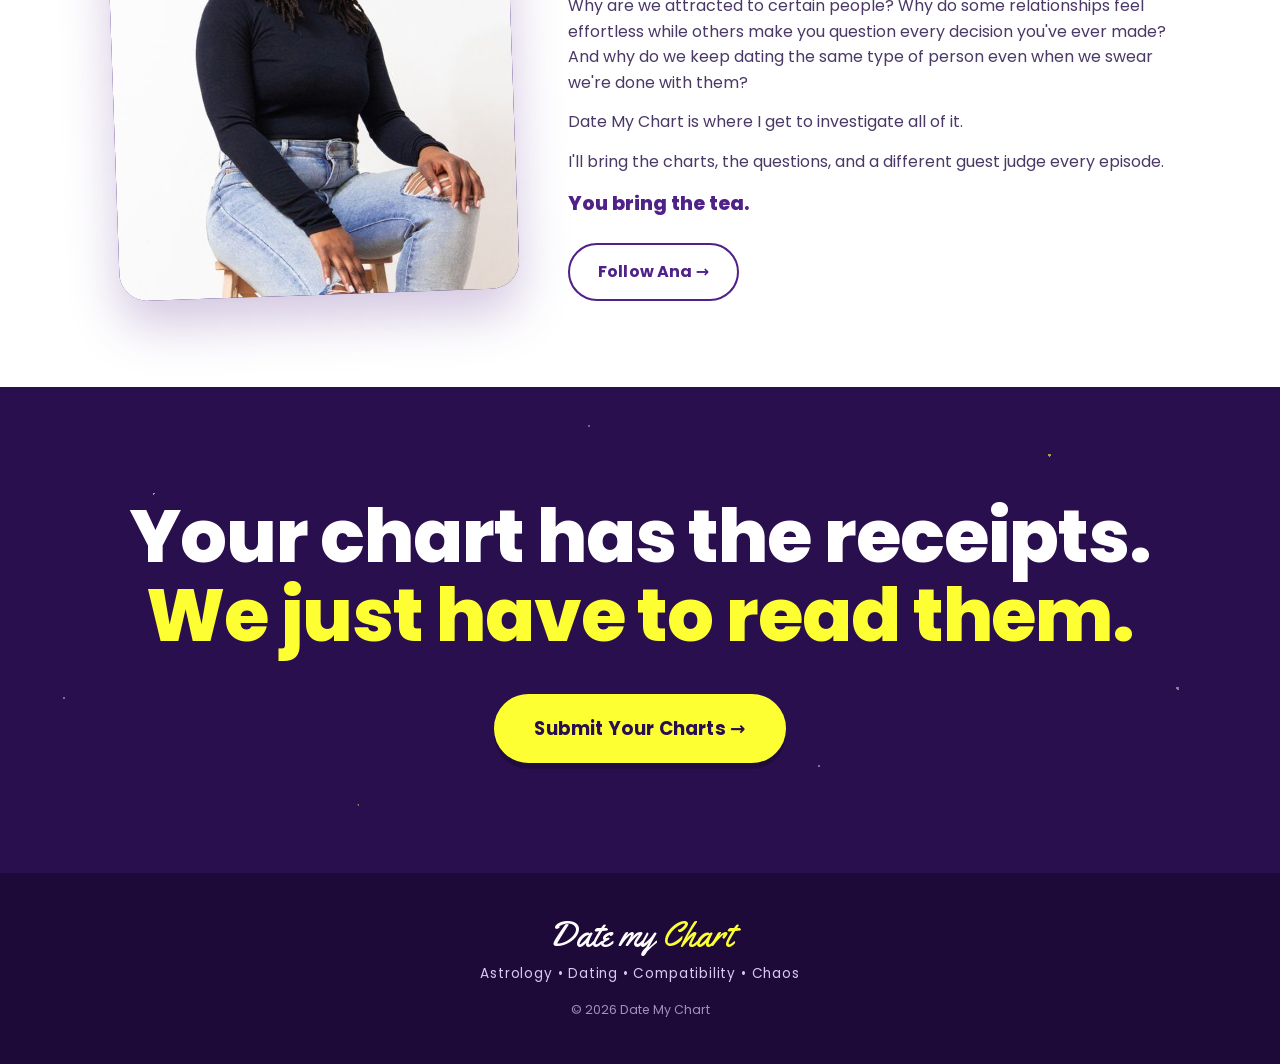
==== commit b8ba52cf: "Headline: comma instead of period Co-Authored-By: Claude Sonnet 5.5 <noreply@anthropic.com> Claude-S" ====
--- a/index.html
+++ b/index.html
@@ -6,7 +6,7 @@
   <title>Date My Chart | A dating + astrology podcast</title>
   <meta name="description" content="Submit two birth charts and we'll dig into the chemistry, compatibility, red flags, and relationship potential hiding in the stars. A dating + astrology podcast.">
   <meta property="og:title" content="Date My Chart: A dating + astrology podcast">
-  <meta property="og:description" content="You give us the charts. We'll tell you what happens next.">
+  <meta property="og:description" content="You give us the charts, we'll tell you what happens next.">
   <meta property="og:type" content="website">
   <meta property="og:url" content="https://datemychart.com">
   <meta property="og:image" content="https://datemychart.com/date-my-chart-logo.png">
@@ -50,7 +50,7 @@
   <div class="wrap hero-grid">
     <div class="hero-copy">
       <p class="eyebrow">A dating + astrology podcast</p>
-      <h1>You give us the charts. <span class="y">We'll tell you what happens next.</span></h1>
+      <h1>You give us the charts, <span class="y">we'll tell you what happens next.</span></h1>
       <p class="lead">Submit 2 birth charts and we'll dig into the chemistry, compatibility, red flags, and relationship potential hiding in the stars.</p>
       <div class="btn-row">
         <a class="btn" href="https://docs.google.com/forms/d/e/1FAIpQLSdaHttt4trQigrmfmKLXB4aYxm-wl_wUjGfEsnC10wzbjRCMA/viewform" target="_blank" rel="noopener">Submit Your Charts →</a>
--- a/style.css
+++ b/style.css
@@ -329,3 +329,6 @@
   .menu-icons{display:flex;gap:12px;padding:16px 0 4px}
   .nav-links .menu-icons .bubble{padding:0;border:1.5px solid rgba(255,255,255,.6);font-size:0}
 }
+
+/* HERO HEADLINE: 3 lines */
+.hero h1{font-size:clamp(1.75rem,4.7vw,3.05rem);text-wrap:balance}
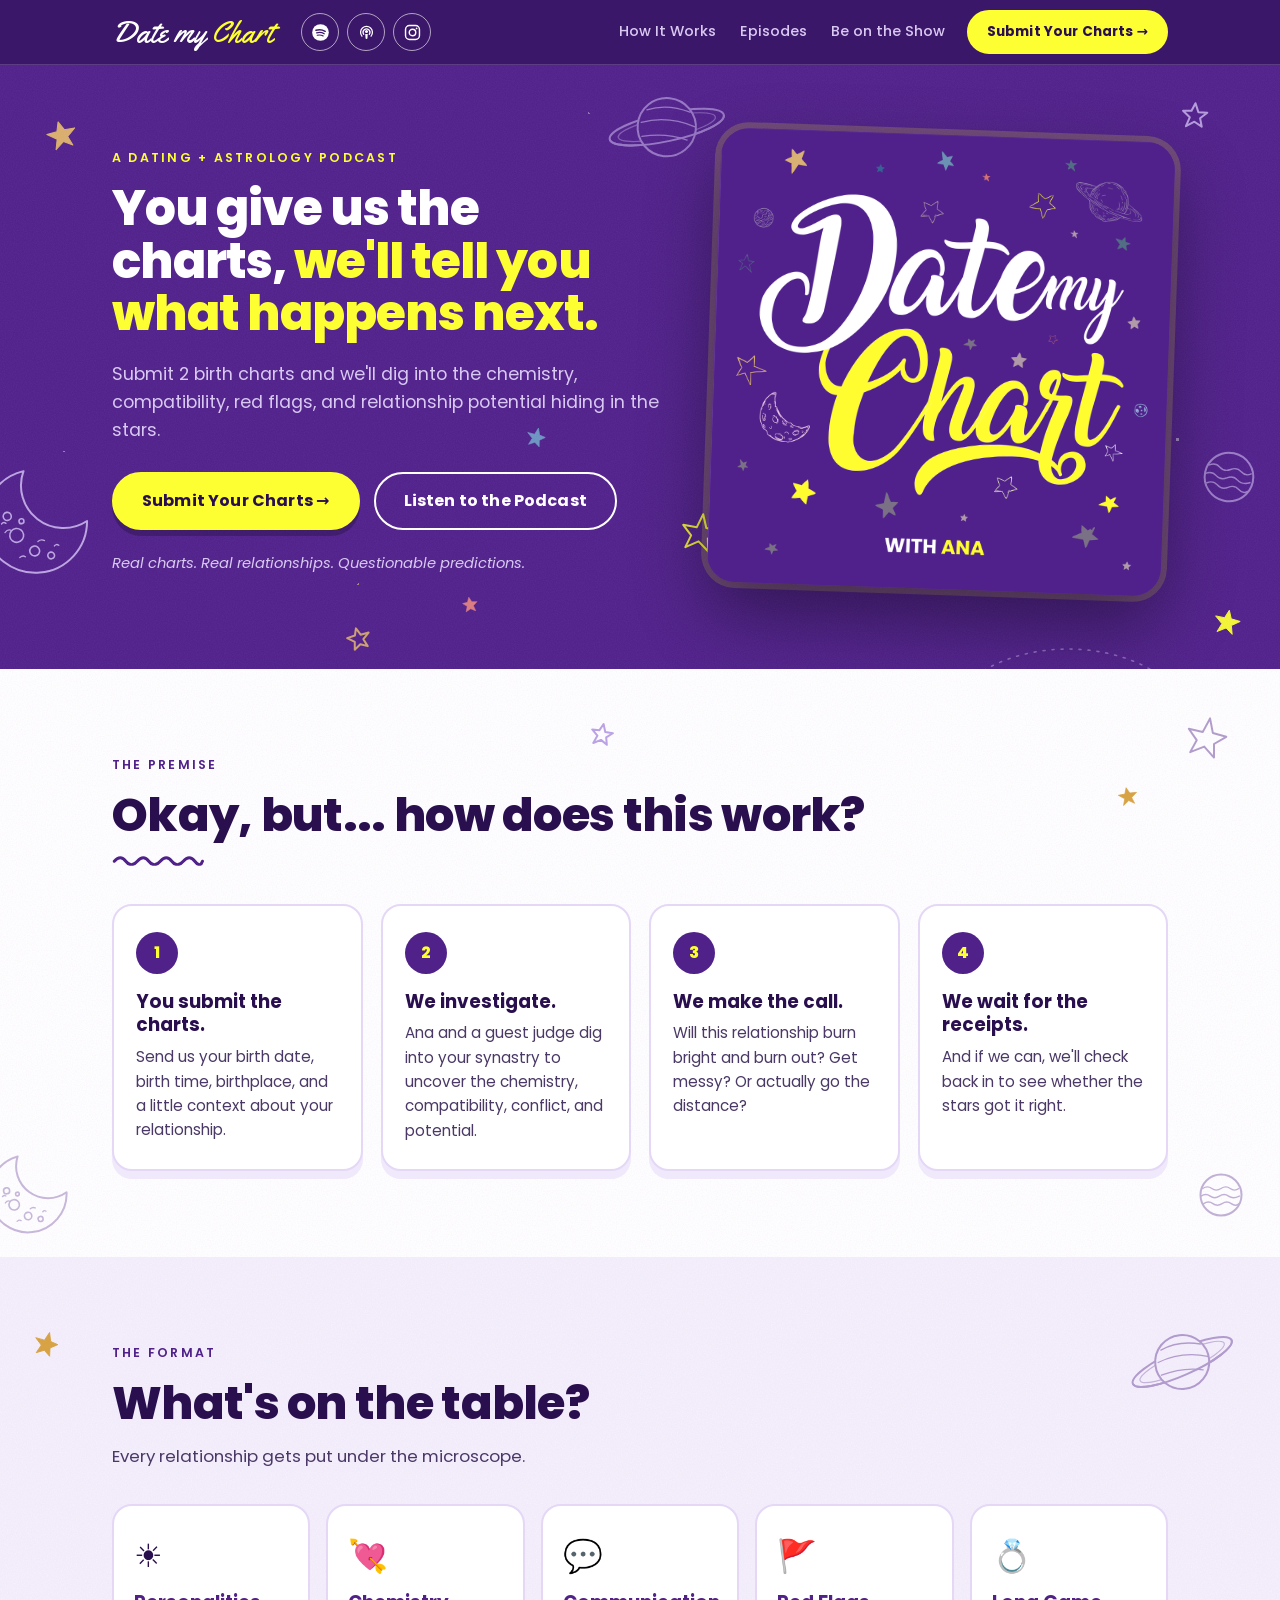
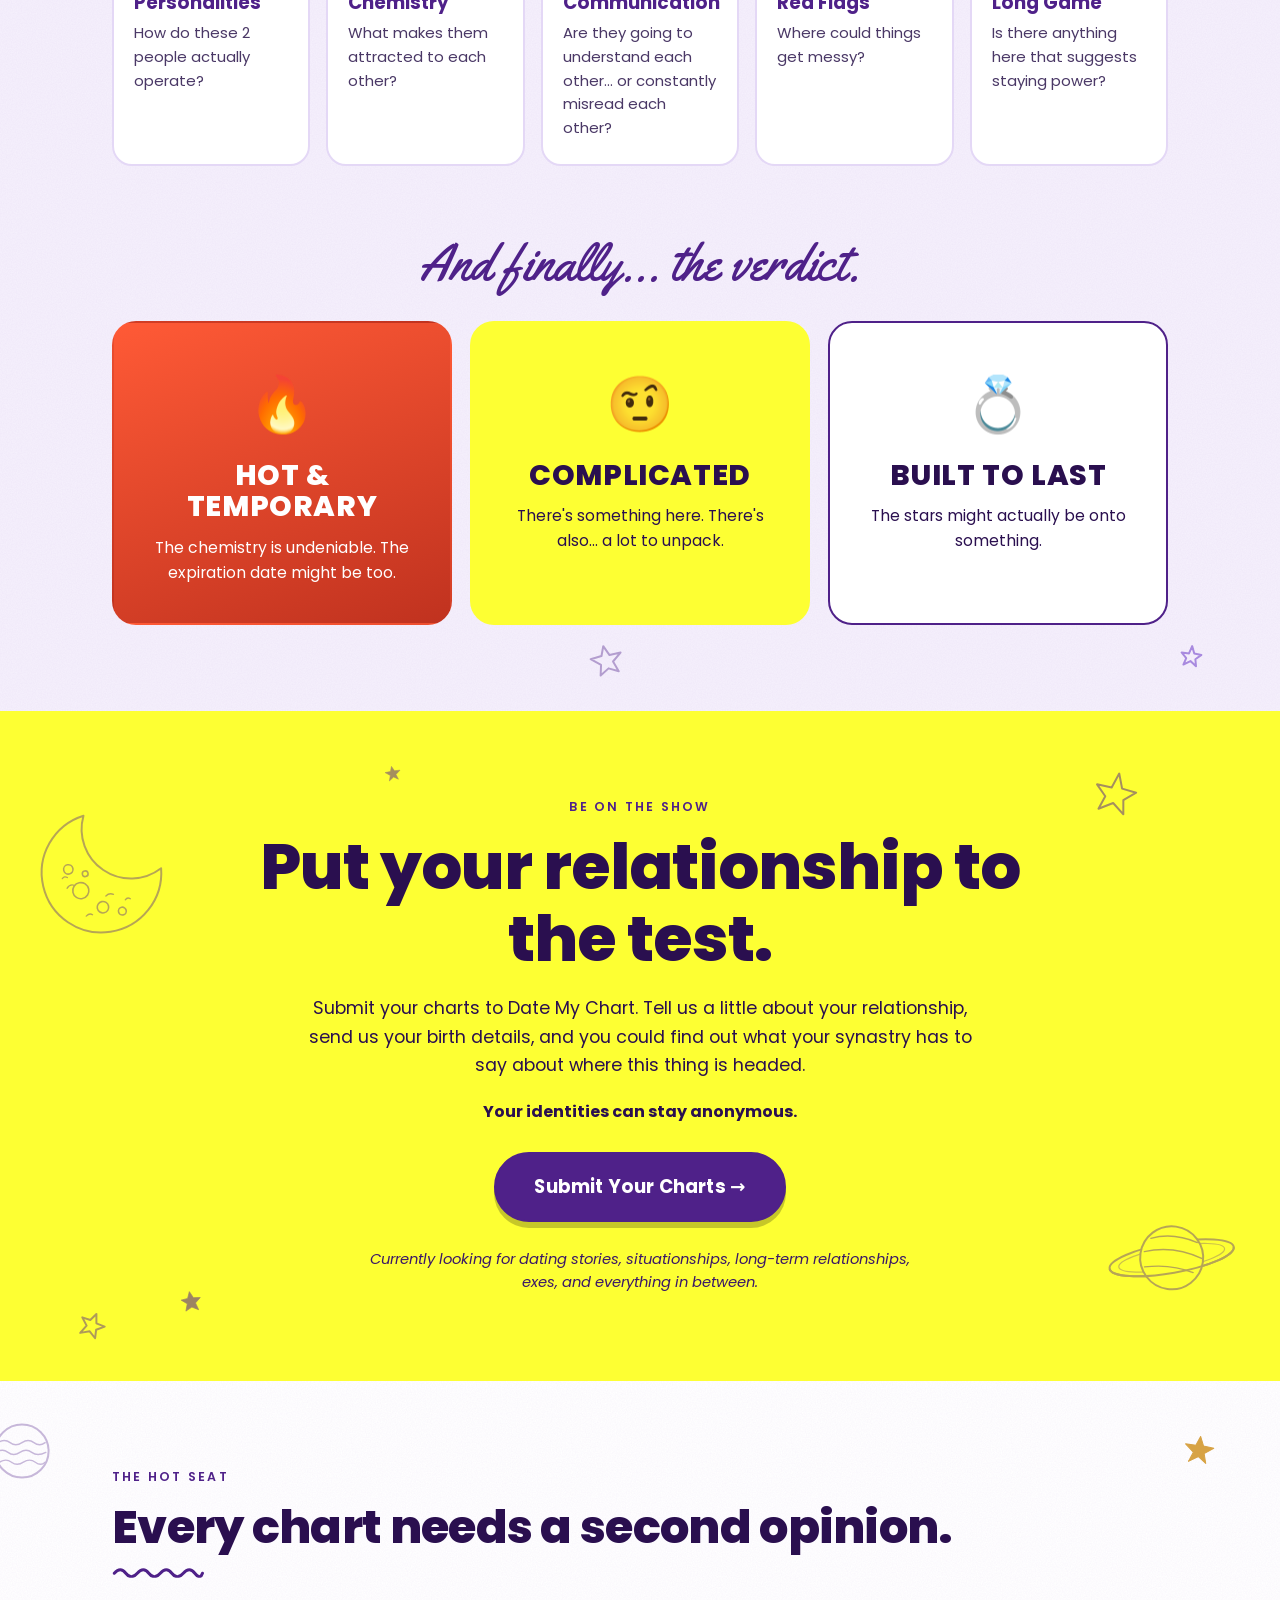
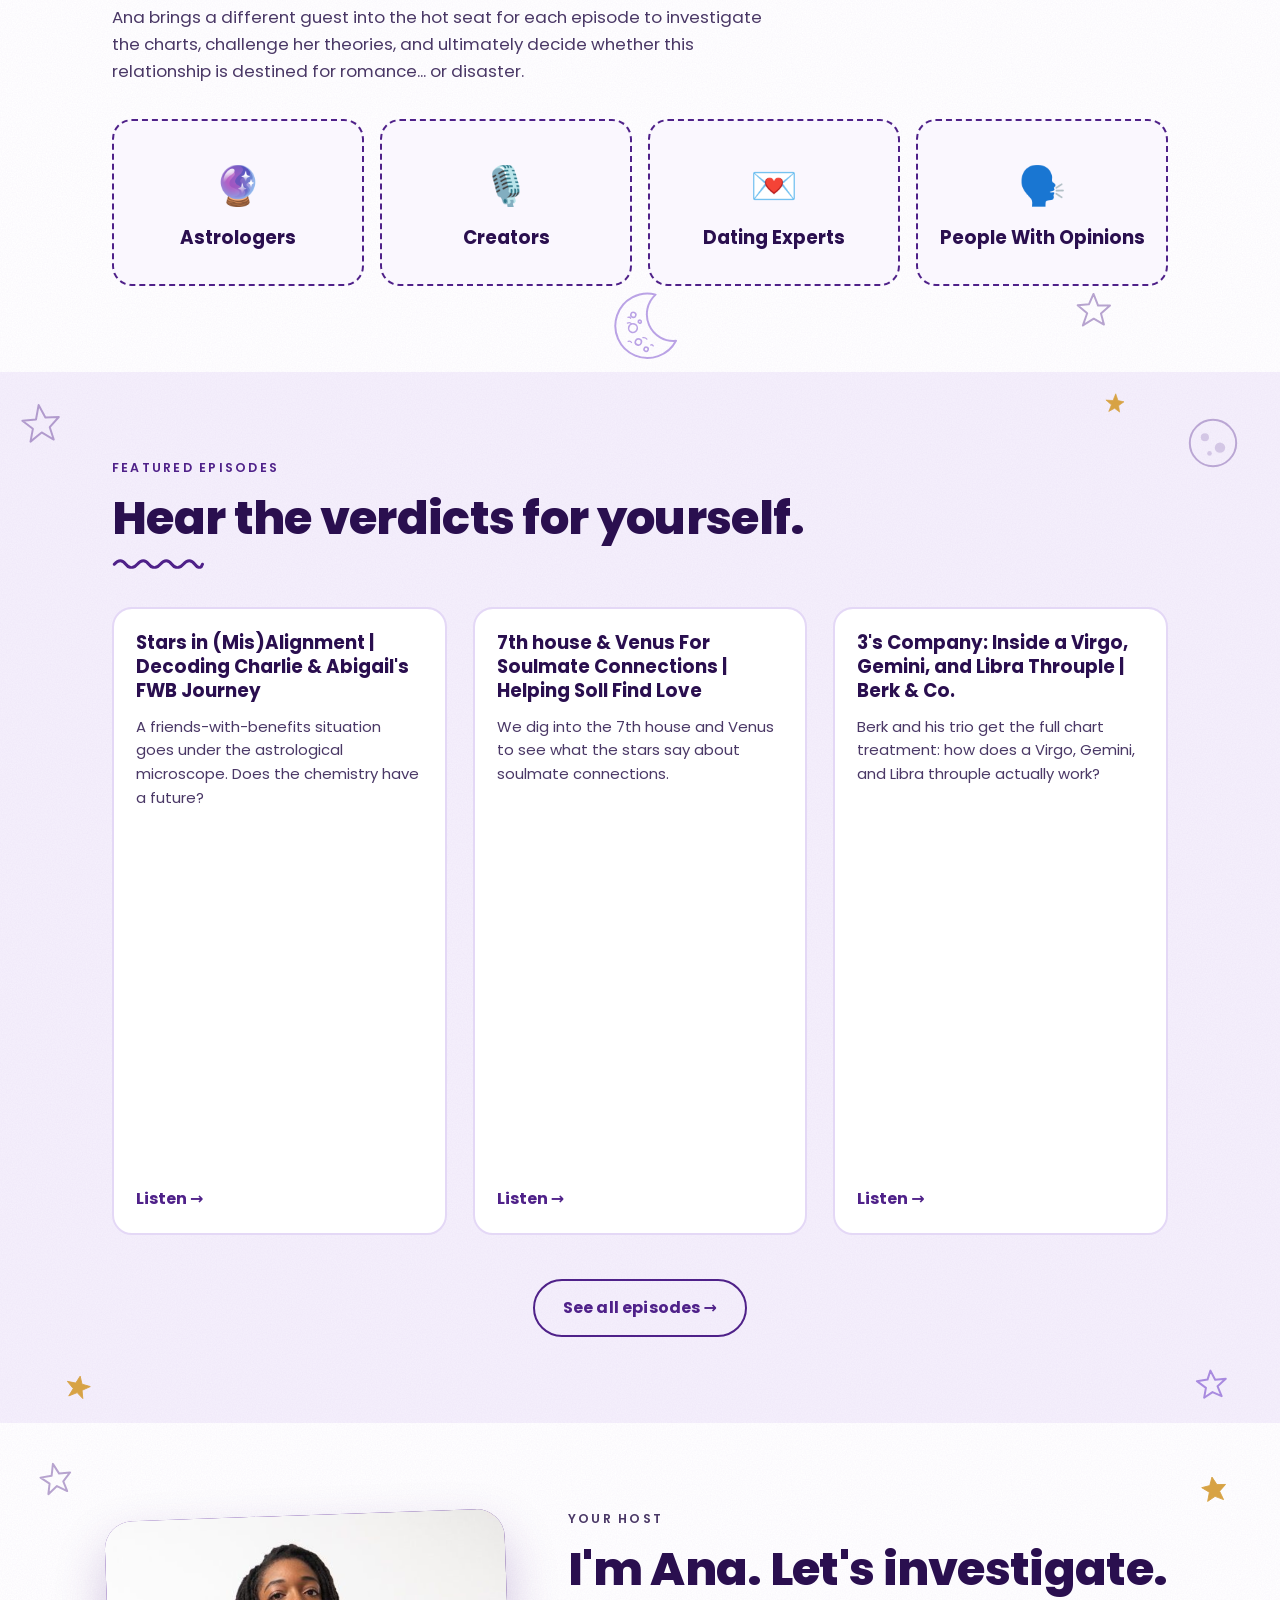
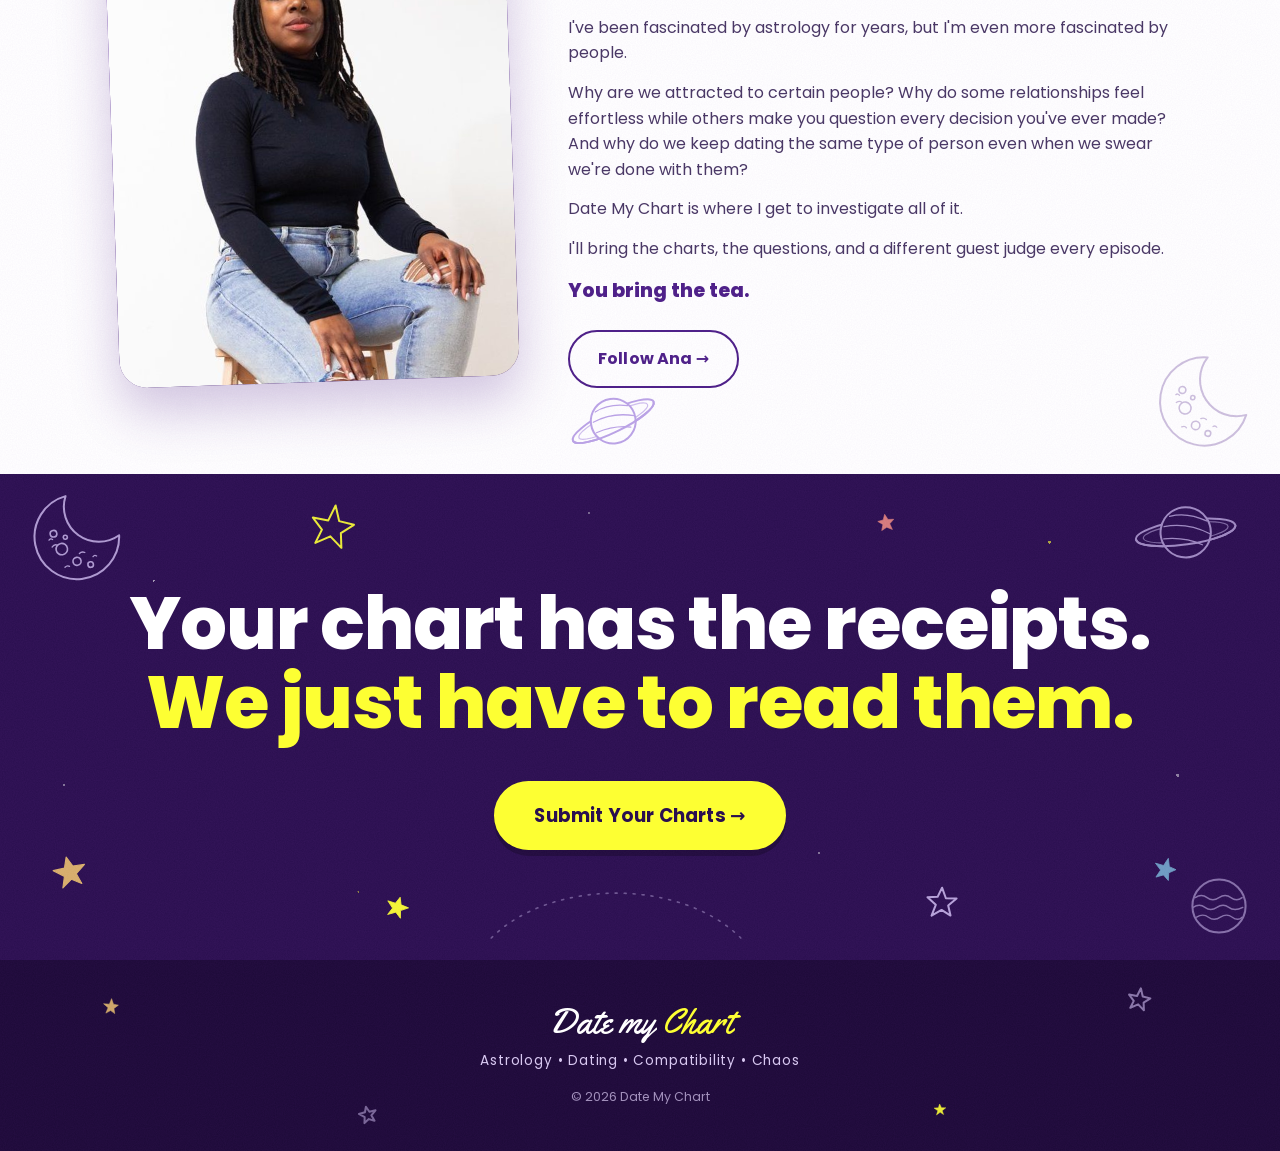
==== commit c2ae0142: "Add hand-drawn stars, planets, moons, squiggles and paper grain Co-Authored-By: Claude Sonnet 5.5 <n" ====
--- a/index.html
+++ b/index.html
@@ -18,6 +18,10 @@
   <link rel="stylesheet" href="style.css">
 </head>
 <body>
+<svg width="0" height="0" style="position:absolute" aria-hidden="true" focusable="false"><defs><symbol id="star-fill-0" viewBox="0 0 100 100"><path d="M47.3 7.0 L60.5 33.2 L91.4 34.4 L66.1 54.6 L75.8 82.6 L51.1 66.7 L24.7 85.5 L34.1 56.2 L7.5 36.2 L37.9 34.8 Z" fill="currentColor" stroke="currentColor" stroke-width="3" stroke-linejoin="round"/></symbol><symbol id="star-fill-1" viewBox="0 0 100 100"><path d="M53.2 3.6 L63.7 34.3 L90.9 40.0 L66.3 57.7 L70.9 86.8 L48.1 69.6 L21.6 83.9 L33.7 53.9 L8.8 32.0 L41.1 34.3 Z" fill="currentColor" stroke="currentColor" stroke-width="3" stroke-linejoin="round"/></symbol><symbol id="star-fill-2" viewBox="0 0 100 100"><path d="M43.2 6.8 L59.9 32.0 L88.5 31.5 L68.7 53.9 L81.9 82.0 L53.6 71.2 L28.8 88.0 L34.6 57.5 L9.1 42.2 L35.9 35.3 Z" fill="currentColor" stroke="currentColor" stroke-width="3" stroke-linejoin="round"/></symbol><symbol id="star-line-0" viewBox="0 0 100 100"><path d="M50.9 4.4 L62.3 34.4 L92.6 37.6 L69.0 57.7 L74.1 86.7 L49.1 67.0 L21.1 84.1 L30.5 56.0 L9.3 34.6 L40.5 36.0 Z" fill="none" stroke="currentColor" stroke-width="2" stroke-linejoin="round" stroke-linecap="round" vector-effect="non-scaling-stroke"/></symbol><symbol id="star-line-1" viewBox="0 0 100 100"><path d="M56.1 7.9 L62.5 38.4 L91.8 43.3 L66.1 59.2 L68.6 87.8 L46.1 68.8 L16.4 80.6 L32.2 52.6 L12.3 28.5 L40.3 31.4 Z" fill="none" stroke="currentColor" stroke-width="2" stroke-linejoin="round" stroke-linecap="round" vector-effect="non-scaling-stroke"/></symbol><symbol id="star-line-2" viewBox="0 0 100 100"><path d="M45.4 7.7 L59.2 34.7 L90.5 31.9 L66.4 53.7 L78.3 82.9 L51.5 70.9 L26.9 87.6 L32.1 58.4 L5.7 38.7 L36.8 34.1 Z" fill="none" stroke="currentColor" stroke-width="2" stroke-linejoin="round" stroke-linecap="round" vector-effect="non-scaling-stroke"/></symbol><symbol id="moon" viewBox="0 0 100 100"><path d="M44 6 A46 46 0 1 0 94 58 A38 38 0 0 1 44 6 Z" fill="none" stroke="currentColor" stroke-width="2" stroke-linejoin="round" vector-effect="non-scaling-stroke"/><circle cx="30" cy="62" r="6.2" fill="none" stroke="currentColor" stroke-width="1.6" vector-effect="non-scaling-stroke"/><circle cx="44" cy="78" r="4.4" fill="none" stroke="currentColor" stroke-width="1.6" vector-effect="non-scaling-stroke"/><circle cx="24" cy="44" r="3.6" fill="none" stroke="currentColor" stroke-width="1.6" vector-effect="non-scaling-stroke"/><circle cx="58" cy="84" r="3" fill="none" stroke="currentColor" stroke-width="1.6" vector-effect="non-scaling-stroke"/><circle cx="36" cy="50" r="2.2" fill="none" stroke="currentColor" stroke-width="1.6" vector-effect="non-scaling-stroke"/><path d="M20 58 q3 -3 6 -1 M48 70 q3 -2 6 0 M30 82 q3 -2 5 0 M62 76 q2 -2 4 0 M18 50 q2 -2 4 0" fill="none" stroke="currentColor" stroke-width="1.3" stroke-linecap="round" vector-effect="non-scaling-stroke"/></symbol><symbol id="planet-ring" viewBox="0 0 120 100"><defs><clipPath id="cp-out"><path clip-rule="evenodd" d="M0 0H120V100H0Z M60 52m-27 0a27 27 0 1 0 54 0a27 27 0 1 0 -54 0Z"/></clipPath></defs>
+<circle cx="60" cy="52" r="27" fill="none" stroke="currentColor" stroke-width="2" vector-effect="non-scaling-stroke"/>
+<path d="M40 38 q18 -8 40 -2 M36 50 q24 -9 50 -1 M38 63 q22 -6 42 -1" fill="none" stroke="currentColor" stroke-width="1.3" stroke-linecap="round" vector-effect="non-scaling-stroke"/>
+<g transform="rotate(-18 60 52)"><ellipse cx="60" cy="52" rx="54" ry="13" fill="none" stroke="currentColor" stroke-width="2" clip-path="url(#cp-out)" vector-effect="non-scaling-stroke"/><path d="M6 52 A54 13 0 0 0 114 52" fill="none" stroke="currentColor" stroke-width="2" vector-effect="non-scaling-stroke"/><ellipse cx="60" cy="52" rx="46" ry="9.5" fill="none" stroke="currentColor" stroke-width="1.2" opacity=".7" clip-path="url(#cp-out)" vector-effect="non-scaling-stroke"/></g></symbol><symbol id="planet-wavy" viewBox="0 0 100 100"><circle cx="50" cy="50" r="38" fill="none" stroke="currentColor" stroke-width="2" vector-effect="non-scaling-stroke"/><path d="M16 38 q9 -6 17 0 t17 0 t17 0 t16 0 M13 52 q9 -6 17 0 t17 0 t17 0 t20 0 M18 66 q9 -6 17 0 t17 0 t17 0 t14 0" fill="none" stroke="currentColor" stroke-width="1.4" stroke-linecap="round" vector-effect="non-scaling-stroke"/></symbol><symbol id="planet-dot" viewBox="0 0 100 100"><circle cx="50" cy="50" r="40" fill="none" stroke="currentColor" stroke-width="2" vector-effect="non-scaling-stroke"/><circle cx="36" cy="40" r="7" fill="currentColor" opacity=".55"/><circle cx="62" cy="58" r="9" fill="currentColor" opacity=".55"/><circle cx="44" cy="68" r="4" fill="currentColor" opacity=".55"/></symbol><symbol id="squiggle" viewBox="0 0 120 14"><path d="M3 8 q8 -9 15 0 t15 0 t15 0 t15 0 t15 0 t15 0 t15 0 t10 0" fill="none" stroke="currentColor" stroke-width="3" stroke-linecap="round" vector-effect="non-scaling-stroke"/></symbol><symbol id="orbit" viewBox="0 0 200 60"><path d="M4 50 C50 4 150 4 196 50" fill="none" stroke="currentColor" stroke-width="1.6" stroke-dasharray="2 7" stroke-linecap="round" vector-effect="non-scaling-stroke"/></symbol></defs></svg>
 
 <!-- 1. NAV -->
 <header class="nav">
@@ -47,6 +51,7 @@
 
 <!-- 2. HERO -->
 <section class="hero stars">
+  <div class="decor" aria-hidden="true"><svg class="deco" style="left:-1.5%;top:66%;width:112px;height:112px;color:#cdb8f0;opacity:0.85;transform:rotate(-8deg)" viewBox="0 0 100 100" aria-hidden="true"><use href="#moon"/></svg><svg class="deco hm" style="left:47%;top:1%;width:130px;height:108px;color:#cdb8f0;opacity:0.55;transform:rotate(6deg)" viewBox="0 0 120 100" aria-hidden="true"><use href="#planet-ring"/></svg><svg class="deco hm" style="left:3.5%;top:9%;width:34px;height:34px;color:#e0b46b;opacity:0.95;transform:rotate(-12deg)" viewBox="0 0 100 100" aria-hidden="true"><use href="#star-fill-0"/></svg><svg class="deco hm" style="left:41%;top:60%;width:22px;height:22px;color:#6fa0c8;opacity:0.9;transform:rotate(10deg)" viewBox="0 0 100 100" aria-hidden="true"><use href="#star-fill-1"/></svg><svg class="deco hm" style="left:53%;top:74%;width:44px;height:44px;color:#fdff33;opacity:0.9;transform:rotate(8deg)" viewBox="0 0 100 100" aria-hidden="true"><use href="#star-line-0"/></svg><svg class="deco hm" style="right:1.5%;top:63%;width:64px;height:64px;color:#cdb8f0;opacity:0.6;transform:rotate(12deg)" viewBox="0 0 100 100" aria-hidden="true"><use href="#planet-wavy"/></svg><svg class="deco" style="right:5.5%;top:6%;width:30px;height:30px;color:#cdb8f0;opacity:0.8;transform:rotate(-6deg)" viewBox="0 0 100 100" aria-hidden="true"><use href="#star-line-1"/></svg><svg class="deco" style="left:36%;top:88%;width:18px;height:18px;color:#e8837f;opacity:0.9;transform:rotate(0deg)" viewBox="0 0 100 100" aria-hidden="true"><use href="#star-fill-2"/></svg><svg class="deco" style="right:3%;top:90%;width:30px;height:30px;color:#fdff33;opacity:0.95;transform:rotate(14deg)" viewBox="0 0 100 100" aria-hidden="true"><use href="#star-fill-0"/></svg><svg class="deco hm" style="left:27%;top:93%;width:26px;height:26px;color:#e0b46b;opacity:0.85;transform:rotate(-10deg)" viewBox="0 0 100 100" aria-hidden="true"><use href="#star-line-2"/></svg><svg class="deco hm" style="right:8%;top:94%;width:220px;height:66px;color:#cdb8f0;opacity:0.45;transform:rotate(0deg)" viewBox="0 0 200 60" aria-hidden="true"><use href="#orbit"/></svg></div>
   <div class="wrap hero-grid">
     <div class="hero-copy">
       <p class="eyebrow">A dating + astrology podcast</p>
@@ -72,9 +77,11 @@
 
 <!-- 3. PREMISE -->
 <section class="section light" id="how">
+  <div class="decor" aria-hidden="true"><svg class="deco" style="right:4%;top:8%;width:46px;height:46px;color:#4f2189;opacity:0.43;transform:rotate(10deg)" viewBox="0 0 100 100" aria-hidden="true"><use href="#star-line-0"/></svg><svg class="deco hm" style="right:11%;top:20%;width:22px;height:22px;color:#d9a441;opacity:1.00;transform:rotate(-8deg)" viewBox="0 0 100 100" aria-hidden="true"><use href="#star-fill-0"/></svg><svg class="deco hm" style="left:-1%;bottom:4%;width:84px;height:84px;color:#4f2189;opacity:0.31;transform:rotate(-10deg)" viewBox="0 0 100 100" aria-hidden="true"><use href="#moon"/></svg><svg class="deco hm" style="left:46%;top:9%;width:26px;height:26px;color:#a98be0;opacity:0.78;transform:rotate(0deg)" viewBox="0 0 100 100" aria-hidden="true"><use href="#star-line-1"/></svg><svg class="deco hm" style="right:2.5%;bottom:6%;width:54px;height:54px;color:#4f2189;opacity:0.34;transform:rotate(0deg)" viewBox="0 0 100 100" aria-hidden="true"><use href="#planet-wavy"/></svg></div>
   <div class="wrap">
     <p class="eyebrow">The premise</p>
     <h2>Okay, but... how does this work?</h2>
+    <svg class="squig" viewBox="0 0 120 14" aria-hidden="true"><use href="#squiggle"/></svg>
     <ol class="steps">
       <li>
         <span class="num">1</span>
@@ -102,6 +109,7 @@
 
 <!-- 4. SHOW FORMAT -->
 <section class="section tint" id="format">
+  <div class="decor" aria-hidden="true"><svg class="deco hm" style="right:3%;top:5%;width:120px;height:100px;color:#4f2189;opacity:0.40;transform:rotate(-6deg)" viewBox="0 0 120 100" aria-hidden="true"><use href="#planet-ring"/></svg><svg class="deco" style="left:2.5%;top:7%;width:28px;height:28px;color:#d9a441;opacity:1.00;transform:rotate(12deg)" viewBox="0 0 100 100" aria-hidden="true"><use href="#star-fill-1"/></svg><svg class="deco hm" style="left:46%;bottom:3%;width:36px;height:36px;color:#4f2189;opacity:0.39;transform:rotate(-8deg)" viewBox="0 0 100 100" aria-hidden="true"><use href="#star-line-2"/></svg><svg class="deco hm" style="right:6%;bottom:4%;width:24px;height:24px;color:#a98be0;opacity:1.00;transform:rotate(5deg)" viewBox="0 0 100 100" aria-hidden="true"><use href="#star-line-0"/></svg></div>
   <div class="wrap">
     <p class="eyebrow">The format</p>
     <h2>What's on the table?</h2>
@@ -138,6 +146,7 @@
 
 <!-- CTA 2 -->
 <section class="section cta-big" id="submit">
+  <div class="decor" aria-hidden="true"><svg class="deco hm" style="left:3%;top:14%;width:130px;height:130px;color:#4f2189;opacity:0.4;transform:rotate(-12deg)" viewBox="0 0 100 100" aria-hidden="true"><use href="#moon"/></svg><svg class="deco hm" style="right:3%;bottom:10%;width:140px;height:117px;color:#4f2189;opacity:0.4;transform:rotate(8deg)" viewBox="0 0 120 100" aria-hidden="true"><use href="#planet-ring"/></svg><svg class="deco" style="right:11%;top:9%;width:48px;height:48px;color:#4f2189;opacity:0.5;transform:rotate(10deg)" viewBox="0 0 100 100" aria-hidden="true"><use href="#star-line-0"/></svg><svg class="deco hm" style="left:14%;bottom:10%;width:24px;height:24px;color:#4f2189;opacity:0.55;transform:rotate(0deg)" viewBox="0 0 100 100" aria-hidden="true"><use href="#star-fill-2"/></svg><svg class="deco hm" style="left:30%;top:8%;width:18px;height:18px;color:#4f2189;opacity:0.5;transform:rotate(-8deg)" viewBox="0 0 100 100" aria-hidden="true"><use href="#star-fill-0"/></svg><svg class="deco" style="left:6%;bottom:6%;width:30px;height:30px;color:#4f2189;opacity:0.45;transform:rotate(12deg)" viewBox="0 0 100 100" aria-hidden="true"><use href="#star-line-1"/></svg></div>
   <div class="wrap center">
     <p class="eyebrow">Be on the show</p>
     <h2>Put your relationship to the test.</h2>
@@ -150,9 +159,11 @@
 
 <!-- 5. GUEST JUDGES -->
 <section class="section light" id="judges">
+  <div class="decor" aria-hidden="true"><svg class="deco" style="right:5%;top:9%;width:34px;height:34px;color:#d9a441;opacity:1.00;transform:rotate(10deg)" viewBox="0 0 100 100" aria-hidden="true"><use href="#star-fill-0"/></svg><svg class="deco hm" style="left:-1%;top:6%;width:70px;height:70px;color:#4f2189;opacity:0.31;transform:rotate(0deg)" viewBox="0 0 100 100" aria-hidden="true"><use href="#planet-wavy"/></svg><svg class="deco hm" style="right:13%;bottom:7%;width:40px;height:40px;color:#4f2189;opacity:0.40;transform:rotate(-10deg)" viewBox="0 0 100 100" aria-hidden="true"><use href="#star-line-1"/></svg><svg class="deco hm" style="left:48%;bottom:2%;width:70px;height:70px;color:#a98be0;opacity:0.78;transform:rotate(20deg)" viewBox="0 0 100 100" aria-hidden="true"><use href="#moon"/></svg></div>
   <div class="wrap">
     <p class="eyebrow">The hot seat</p>
     <h2>Every chart needs a second opinion.</h2>
+    <svg class="squig" viewBox="0 0 120 14" aria-hidden="true"><use href="#squiggle"/></svg>
     <p class="sub">Ana brings a different guest into the hot seat for each episode to investigate the charts, challenge her theories, and ultimately decide whether this relationship is destined for romance... or disaster.</p>
     <div class="judges">
       <div class="judge"><span class="emoji" aria-hidden="true">🔮</span><h3>Astrologers</h3></div>
@@ -165,9 +176,11 @@
 
 <!-- FEATURED EPISODES -->
 <section class="section tint" id="episodes">
+  <div class="decor" aria-hidden="true"><svg class="deco hm" style="left:1.5%;top:3%;width:44px;height:44px;color:#4f2189;opacity:0.40;transform:rotate(-8deg)" viewBox="0 0 100 100" aria-hidden="true"><use href="#star-line-0"/></svg><svg class="deco hm" style="right:3%;top:4%;width:58px;height:58px;color:#4f2189;opacity:0.34;transform:rotate(0deg)" viewBox="0 0 100 100" aria-hidden="true"><use href="#planet-dot"/></svg><svg class="deco hm" style="right:12%;top:2%;width:22px;height:22px;color:#d9a441;opacity:1.00;transform:rotate(0deg)" viewBox="0 0 100 100" aria-hidden="true"><use href="#star-fill-1"/></svg><svg class="deco" style="left:5%;bottom:2%;width:28px;height:28px;color:#d9a441;opacity:1.00;transform:rotate(14deg)" viewBox="0 0 100 100" aria-hidden="true"><use href="#star-fill-0"/></svg><svg class="deco hm" style="right:4%;bottom:2%;width:34px;height:34px;color:#a98be0;opacity:1.00;transform:rotate(0deg)" viewBox="0 0 100 100" aria-hidden="true"><use href="#star-line-2"/></svg></div>
   <div class="wrap">
     <p class="eyebrow">Featured episodes</p>
     <h2>Hear the verdicts for yourself.</h2>
+    <svg class="squig" viewBox="0 0 120 14" aria-hidden="true"><use href="#squiggle"/></svg>
 
     <div class="episodes">
       <article class="episode">
@@ -200,6 +213,7 @@
 
 <!-- ABOUT ANA -->
 <section class="section light" id="about">
+  <div class="decor" aria-hidden="true"><svg class="deco" style="right:4%;top:8%;width:30px;height:30px;color:#d9a441;opacity:1.00;transform:rotate(0deg)" viewBox="0 0 100 100" aria-hidden="true"><use href="#star-fill-2"/></svg><svg class="deco hm" style="right:2%;bottom:4%;width:96px;height:96px;color:#4f2189;opacity:0.28;transform:rotate(10deg)" viewBox="0 0 100 100" aria-hidden="true"><use href="#moon"/></svg><svg class="deco hm" style="left:3%;top:6%;width:36px;height:36px;color:#4f2189;opacity:0.40;transform:rotate(-12deg)" viewBox="0 0 100 100" aria-hidden="true"><use href="#star-line-0"/></svg><svg class="deco hm" style="left:44%;bottom:2%;width:100px;height:83px;color:#a98be0;opacity:0.78;transform:rotate(-8deg)" viewBox="0 0 120 100" aria-hidden="true"><use href="#planet-ring"/></svg></div>
   <div class="wrap about-grid">
     <div class="photo">
       <img src="ana.jpg" alt="Ana, host of Date My Chart" width="480" height="560" loading="lazy" onerror="this.parentNode.classList.add('noimg');this.remove()">
@@ -221,6 +235,7 @@
 
 <!-- FINAL CTA -->
 <section class="section final stars">
+  <div class="decor" aria-hidden="true"><svg class="deco hm" style="left:2.5%;top:3%;width:92px;height:92px;color:#cdb8f0;opacity:0.8;transform:rotate(-10deg)" viewBox="0 0 100 100" aria-hidden="true"><use href="#moon"/></svg><svg class="deco hm" style="right:3%;top:2%;width:112px;height:93px;color:#cdb8f0;opacity:0.7;transform:rotate(10deg)" viewBox="0 0 120 100" aria-hidden="true"><use href="#planet-ring"/></svg><svg class="deco" style="left:4%;bottom:14%;width:38px;height:38px;color:#e0b46b;opacity:0.95;transform:rotate(-10deg)" viewBox="0 0 100 100" aria-hidden="true"><use href="#star-fill-0"/></svg><svg class="deco" style="right:8%;bottom:16%;width:26px;height:26px;color:#6fa0c8;opacity:0.95;transform:rotate(12deg)" viewBox="0 0 100 100" aria-hidden="true"><use href="#star-fill-1"/></svg><svg class="deco hm" style="left:24%;top:6%;width:50px;height:50px;color:#fdff33;opacity:0.9;transform:rotate(8deg)" viewBox="0 0 100 100" aria-hidden="true"><use href="#star-line-0"/></svg><svg class="deco hm" style="right:25%;bottom:8%;width:36px;height:36px;color:#cdb8f0;opacity:0.85;transform:rotate(-8deg)" viewBox="0 0 100 100" aria-hidden="true"><use href="#star-line-1"/></svg><svg class="deco" style="right:30%;top:8%;width:20px;height:20px;color:#e8837f;opacity:0.9;transform:rotate(0deg)" viewBox="0 0 100 100" aria-hidden="true"><use href="#star-fill-2"/></svg><svg class="deco hm" style="left:30%;bottom:8%;width:26px;height:26px;color:#fdff33;opacity:0.95;transform:rotate(20deg)" viewBox="0 0 100 100" aria-hidden="true"><use href="#star-fill-0"/></svg><svg class="deco hm" style="right:2%;bottom:4%;width:70px;height:70px;color:#cdb8f0;opacity:0.55;transform:rotate(0deg)" viewBox="0 0 100 100" aria-hidden="true"><use href="#planet-wavy"/></svg><svg class="deco hm" style="left:38%;bottom:2%;width:260px;height:78px;color:#cdb8f0;opacity:0.4;transform:rotate(0deg)" viewBox="0 0 200 60" aria-hidden="true"><use href="#orbit"/></svg></div>
   <div class="wrap center">
     <h2 class="cover">Your chart has the receipts.<br><span class="y">We just have to read them.</span></h2>
     <a class="btn btn-xl" href="https://docs.google.com/forms/d/e/1FAIpQLSdaHttt4trQigrmfmKLXB4aYxm-wl_wUjGfEsnC10wzbjRCMA/viewform" target="_blank" rel="noopener">Submit Your Charts →</a>
@@ -230,6 +245,7 @@
 </main>
 
 <footer class="footer">
+  <div class="decor" aria-hidden="true"><svg class="deco" style="left:8%;top:20%;width:18px;height:18px;color:#e0b46b;opacity:0.9;transform:rotate(0deg)" viewBox="0 0 100 100" aria-hidden="true"><use href="#star-fill-1"/></svg><svg class="deco" style="right:10%;top:14%;width:26px;height:26px;color:#cdb8f0;opacity:0.6;transform:rotate(8deg)" viewBox="0 0 100 100" aria-hidden="true"><use href="#star-line-0"/></svg><svg class="deco hm" style="right:26%;bottom:18%;width:14px;height:14px;color:#fdff33;opacity:0.9;transform:rotate(0deg)" viewBox="0 0 100 100" aria-hidden="true"><use href="#star-fill-0"/></svg><svg class="deco hm" style="left:28%;bottom:14%;width:20px;height:20px;color:#cdb8f0;opacity:0.5;transform:rotate(-8deg)" viewBox="0 0 100 100" aria-hidden="true"><use href="#star-line-2"/></svg></div>
   <div class="wrap center">
     <p class="foot-logo"><span class="w">Date my</span> <span class="y">Chart</span></p>
     <p class="tags">Astrology • Dating • Compatibility • Chaos</p>
--- a/style.css
+++ b/style.css
@@ -332,3 +332,41 @@
 
 /* HERO HEADLINE: 3 lines */
 .hero h1{font-size:clamp(1.75rem,4.7vw,3.05rem);text-wrap:balance}
+
+
+/* ===== BRAND DECOR: hand-drawn stars, planets, moon ===== */
+.hero,.section,.footer{position:relative;overflow:hidden}
+.decor{position:absolute;inset:0;pointer-events:none;z-index:0}
+.deco{position:absolute;display:block;overflow:visible}
+.hero>.wrap,.section>.wrap,.footer>.wrap{position:relative;z-index:1}
+.squig{display:block;width:92px;height:11px;margin:2px 0 26px;color:var(--yellow)}
+.light .squig,.tint .squig{color:var(--purple)}
+.section .center .squig{margin-left:auto;margin-right:auto}
+
+/* paper grain on purple sections */
+.hero::after,.final::after,.footer::after{
+  content:"";position:absolute;inset:0;pointer-events:none;z-index:0;opacity:.16;mix-blend-mode:soft-light;
+  background-image:url("data:image/svg+xml;utf8,<svg xmlns='http://www.w3.org/2000/svg' width='220' height='220'><filter id='n'><feTurbulence type='fractalNoise' baseFrequency='.9' numOctaves='2' stitchTiles='stitch'/><feColorMatrix values='0 0 0 0 1  0 0 0 0 1  0 0 0 0 1  0 0 0 1.2 -.1'/></filter><rect width='100%' height='100%' filter='url(%23n)'/></svg>");
+}
+/* soft glow behind artwork */
+.hero-art{position:relative}
+.hero-art::before{
+  content:"";position:absolute;inset:-8% -6%;z-index:-1;border-radius:50%;
+  background:radial-gradient(closest-side,rgba(253,255,51,.22),rgba(253,255,51,0) 70%);
+}
+/* grain on light sections too */
+.section.tint::after,.section.light::after{
+  content:"";position:absolute;inset:0;pointer-events:none;z-index:0;opacity:.05;
+  background-image:url("data:image/svg+xml;utf8,<svg xmlns='http://www.w3.org/2000/svg' width='220' height='220'><filter id='n'><feTurbulence type='fractalNoise' baseFrequency='.8' numOctaves='2' stitchTiles='stitch'/><feColorMatrix values='0 0 0 0 .3  0 0 0 0 .13  0 0 0 0 .54  0 0 0 1.4 -.2'/></filter><rect width='100%' height='100%' filter='url(%23n)'/></svg>");
+}
+@media (max-width:700px){
+  .deco.hm{display:none}
+  .deco{transform-origin:center}
+  .decor .deco{max-width:70px;height:auto}
+}
+@media (prefers-reduced-motion:no-preference){
+  .deco{animation:twinkle 6s ease-in-out infinite}
+  .decor .deco:nth-child(2n){animation-duration:8s;animation-delay:-2s}
+  .decor .deco:nth-child(3n){animation-duration:10s;animation-delay:-5s}
+}
+@keyframes twinkle{0%,100%{filter:none}50%{filter:brightness(1.25)}}
